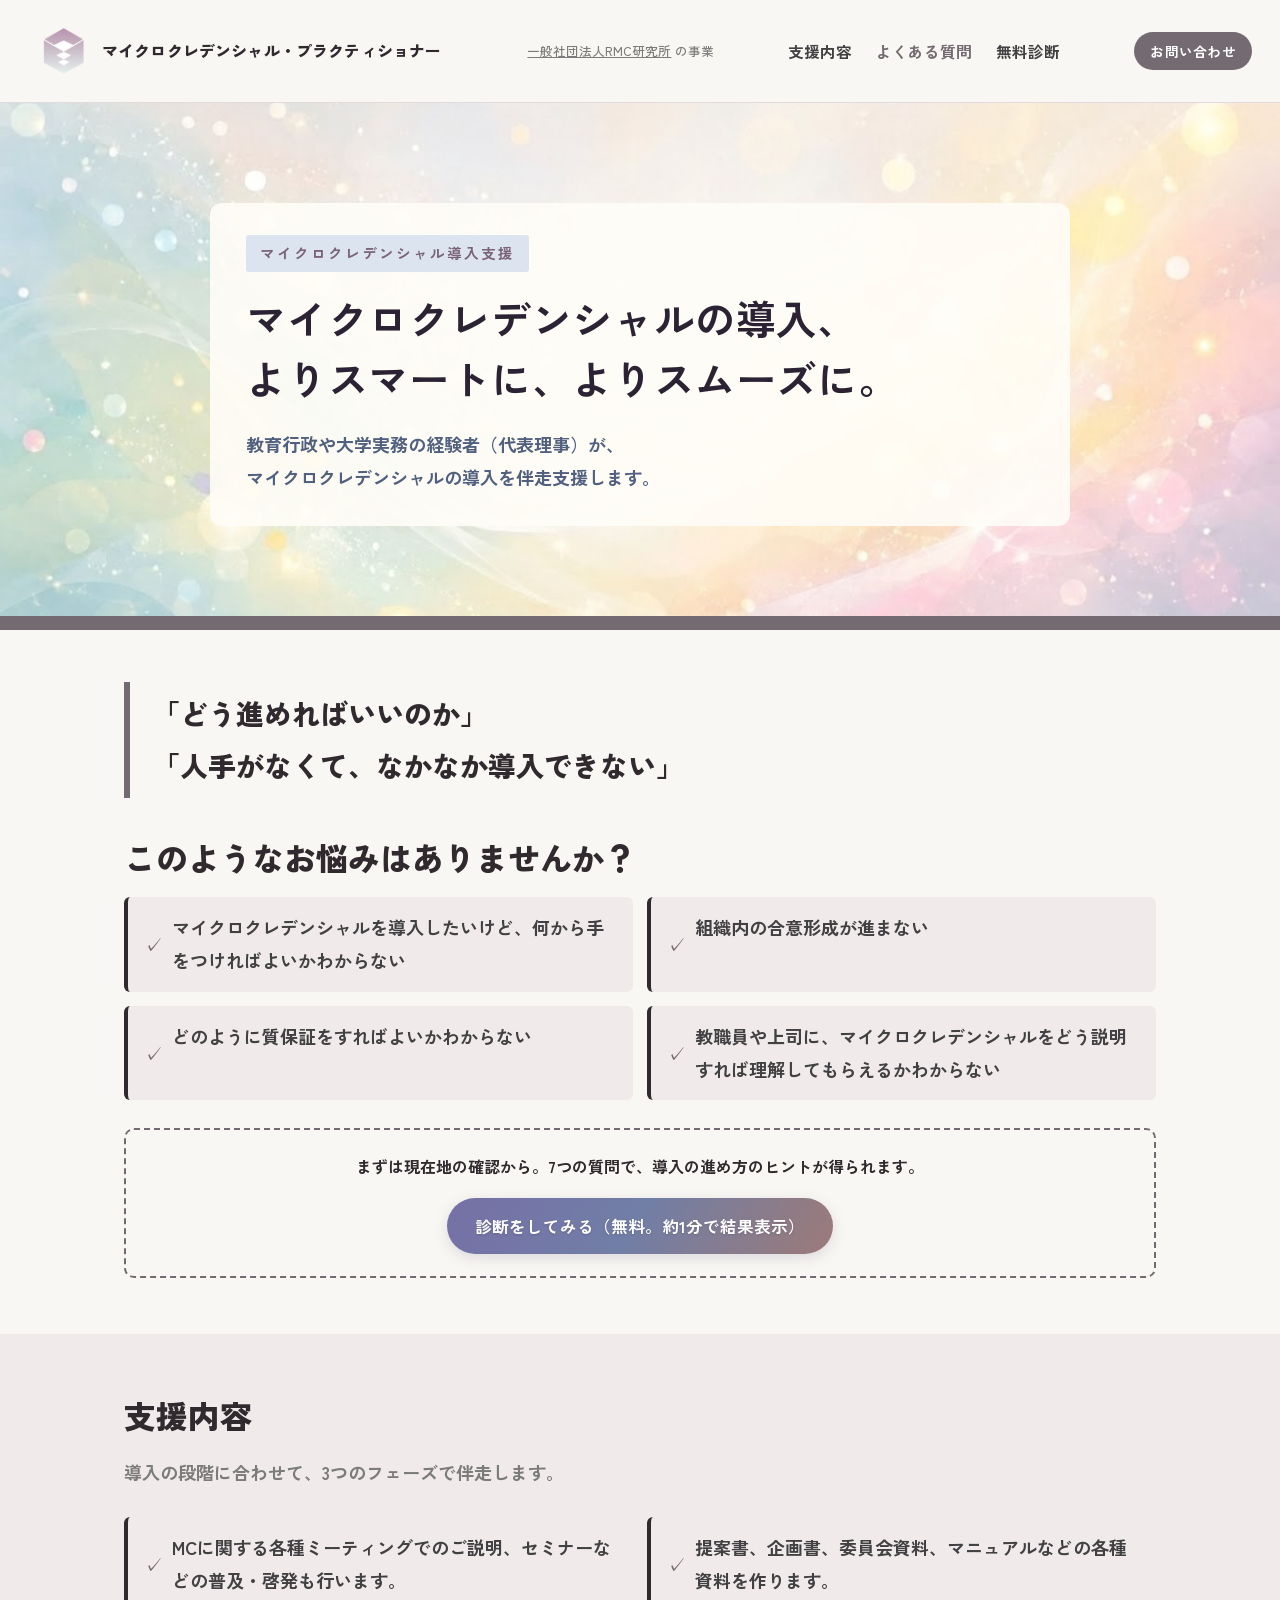
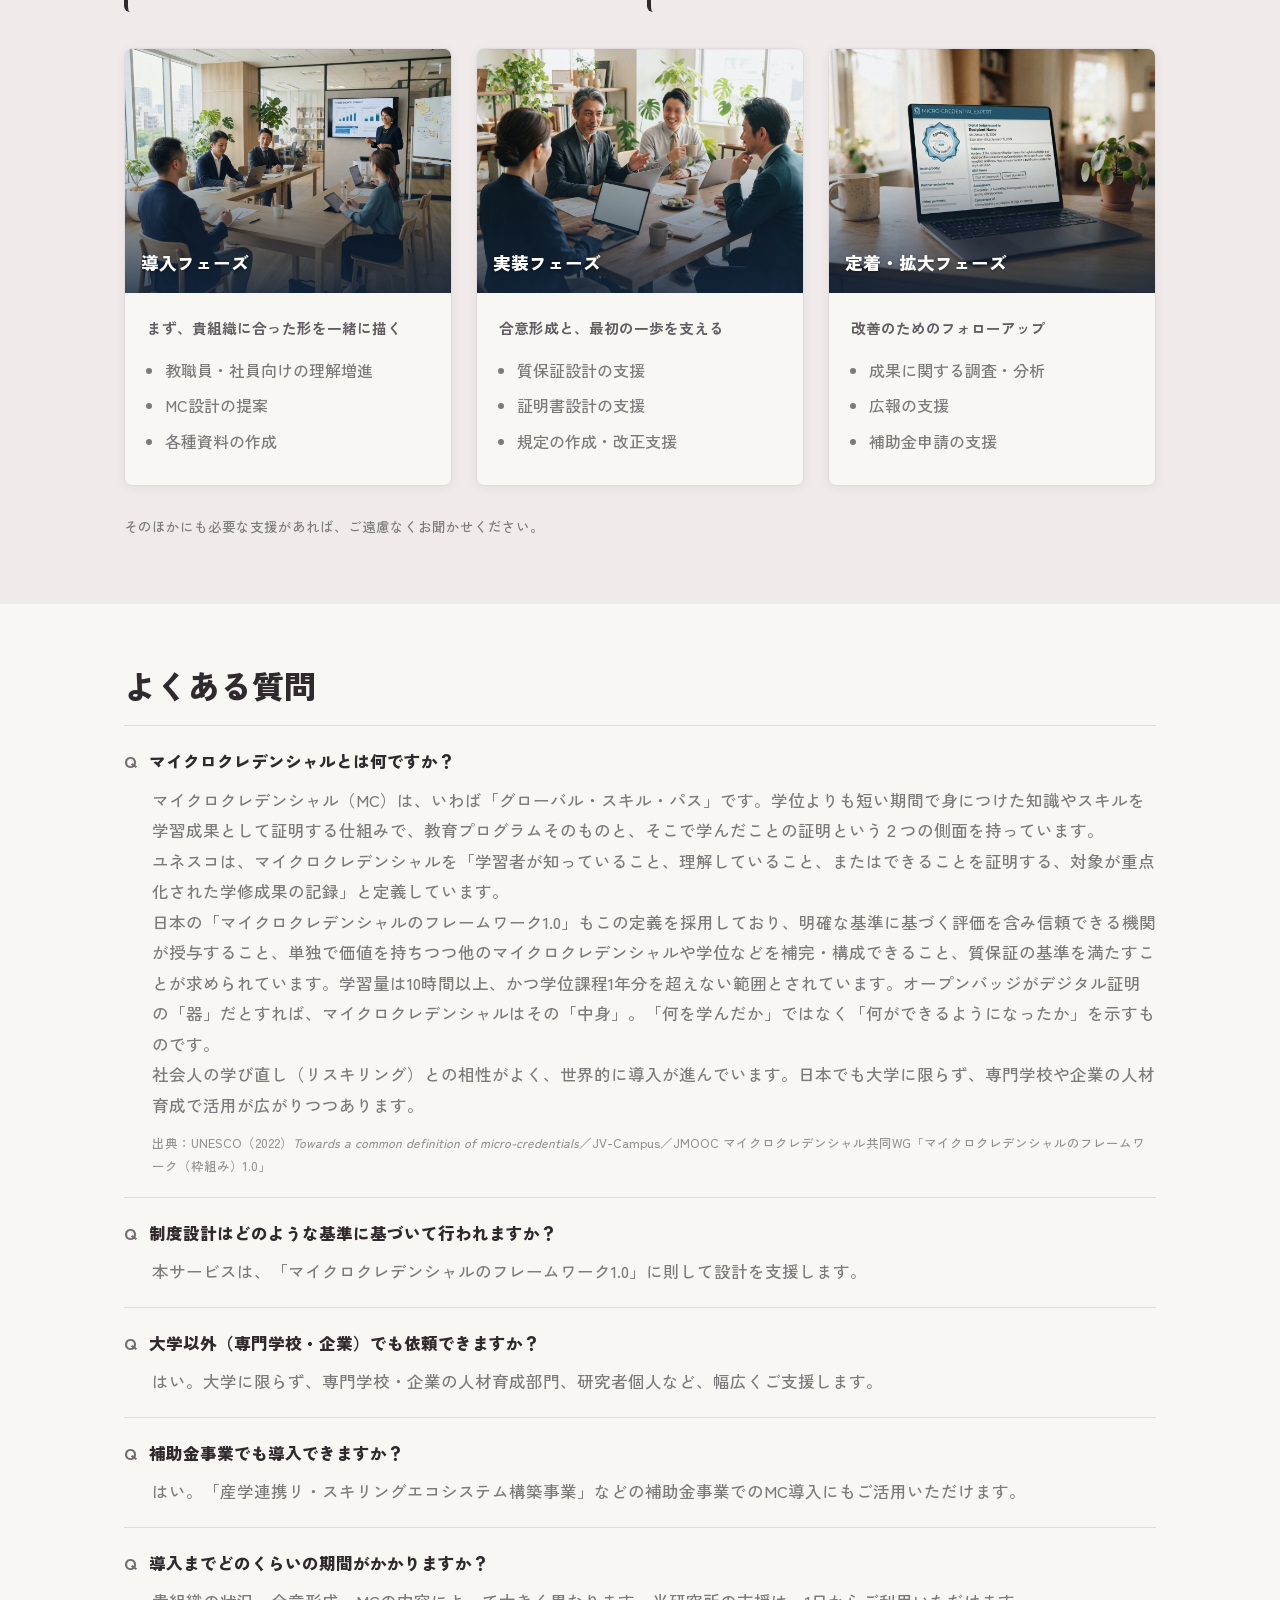
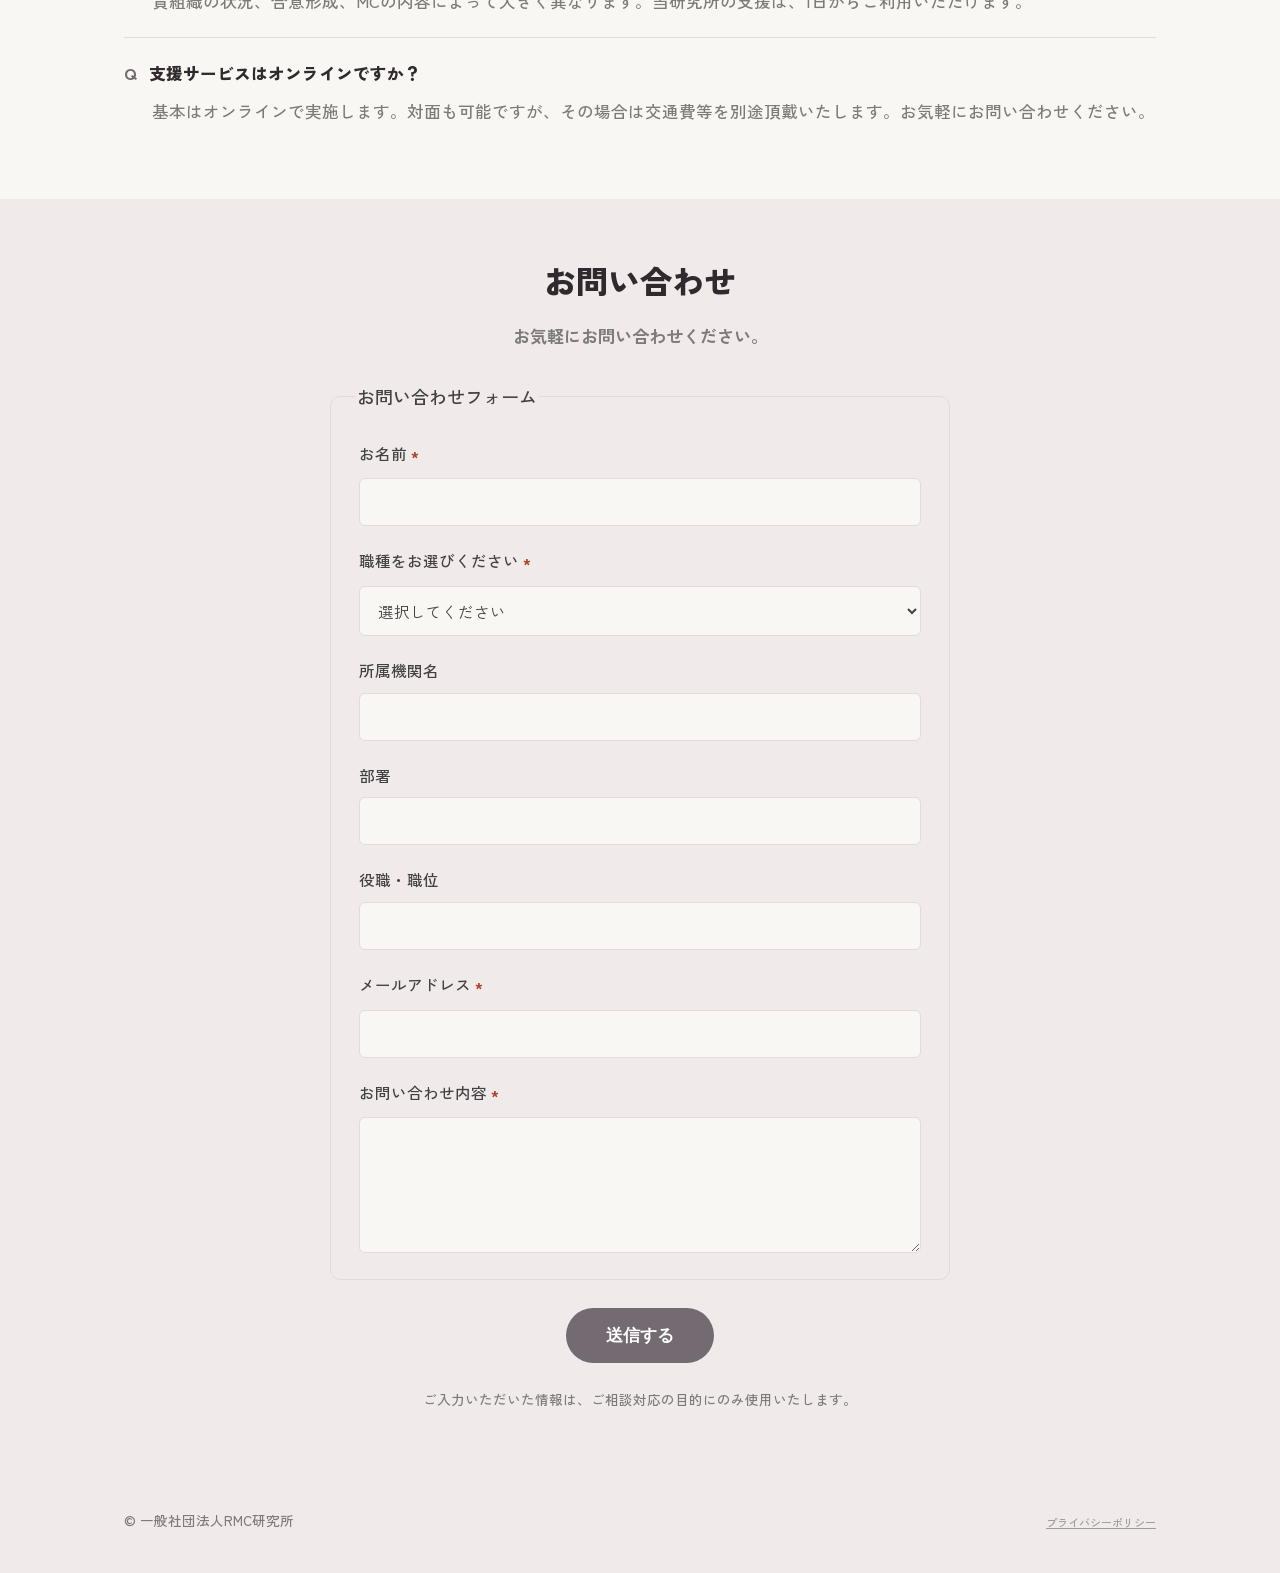
==== business/index.html @ 0b2fa8d8 "feat: コラム欄を伴走支援ページからトップ（MC導入のご相談の下）へ移動し、IM研究科サイトのワークショップ開催記事を追加 Co-Authored-By: Claude Opus 5.5 <nor" ====
<!doctype html>
<!--
  一般社団法人RMC研究所の事業「マイクロクレデンシャル導入支援」専用ページ。
  代表者個人の識別情報（大学院名等）は掲載せず、「教育行政や大学実務の経験者」という一般化した表現に統一。
-->
<html lang="ja">
<head>
  <!-- Google tag (gtag.js) -->
  <script async src="https://www.googletagmanager.com/gtag/js?id=G-69HLN5OLWC"></script>
  <script>
    window.dataLayer = window.dataLayer || [];
    function gtag(){dataLayer.push(arguments);}
    gtag('js', new Date());
    gtag('config', 'G-69HLN5OLWC');
  </script>
  <meta name="google-site-verification" content="rxP7bSHLwD-m1ouii6oz31ZMTjFeW2hi3pQYW0ypx8w" />
  <meta charset="UTF-8">
  <meta name="viewport" content="width=device-width, initial-scale=1.0">
  <title>マイクロクレデンシャル導入支援・伴走コンサル｜マイクロクレデンシャル・プラクティショナー</title>
  <link rel="icon" type="image/svg+xml" href="/favicon.svg">
  <meta name="description" content="マイクロクレデンシャルの導入をコンサルティングと伴走支援で並走サポート。教育行政や大学実務の経験者が、大学・専門学校・企業の制度設計から組織内の合意形成、導入・定着まで支援します。初回相談無料。">
  <link rel="canonical" href="https://rmc-lab.jp/business/">
  <meta property="og:type" content="website">
  <meta property="og:site_name" content="一般社団法人RMC研究所">
  <meta property="og:title" content="マイクロクレデンシャル導入支援・伴走コンサル｜マイクロクレデンシャル・プラクティショナー">
  <meta property="og:description" content="マイクロクレデンシャルの導入をコンサルティングと伴走支援で並走サポート。教育行政や大学実務の経験者が、大学・専門学校・企業を支援します。">
  <meta property="og:url" content="https://rmc-lab.jp/business/">
  <meta property="og:locale" content="ja_JP">
  <meta property="og:image" content="https://rmc-lab.jp/ogp.jpg">
  <meta property="og:image:width" content="1200">
  <meta property="og:image:height" content="630">
  <link rel="preconnect" href="https://fonts.googleapis.com">
  <link rel="preconnect" href="https://fonts.gstatic.com" crossorigin>
  <link href="https://fonts.googleapis.com/css2?family=Zen+Kaku+Gothic+New:wght@400;500;700;900&family=BIZ+UDPGothic:ital,wght@0,400;0,700;1,400;1,700&display=swap" rel="stylesheet">
  <link rel="stylesheet" href="/style.css">
  <script src="/nav.js" defer></script>
  <script type="application/ld+json">
  {
    "@context": "https://schema.org",
    "@type": "Service",
    "name": "マイクロクレデンシャル導入支援・伴走コンサルティング",
    "provider": {
      "@type": "ProfessionalService",
      "name": "マイクロクレデンシャル・プラクティショナー",
      "url": "https://rmc-lab.jp/business/",
      "areaServed": "JP"
    },
    "areaServed": "JP",
    "serviceType": "マイクロクレデンシャル導入コンサルティング",
    "description": "大学・専門学校・企業向けに、マイクロクレデンシャルの制度設計・導入・定着をコンサルティングと伴走支援で並走サポートします。"
  }
  </script>
  <script type="application/ld+json">
  {
    "@context": "https://schema.org",
    "@type": "FAQPage",
    "mainEntity": [
      {
        "@type": "Question",
        "name": "マイクロクレデンシャルとは何ですか？",
        "acceptedAnswer": {
          "@type": "Answer",
          "text": "マイクロクレデンシャル（MC）は、いわば「グローバル・スキル・パス」です。学位よりも短い期間で身につけた知識やスキルを学習成果として証明する仕組みで、教育プログラムそのものと、そこで学んだことの証明という２つの側面を持っています。ユネスコは、マイクロクレデンシャルを「学習者が知っていること、理解していること、またはできることを証明する、対象が重点化された学修成果の記録」と定義しています。日本の「マイクロクレデンシャルのフレームワーク1.0」もこの定義を採用しており、明確な基準に基づく評価を含み信頼できる機関が授与すること、単独で価値を持ちつつ他のマイクロクレデンシャルや学位などを補完・構成できること、質保証の基準を満たすことが求められています。学習量は10時間以上、かつ学位課程1年分を超えない範囲とされています。オープンバッジがデジタル証明の「器」だとすれば、マイクロクレデンシャルはその「中身」。「何を学んだか」ではなく「何ができるようになったか」を示すものです。社会人の学び直し（リスキリング）との相性がよく、世界的に導入が進んでいます。日本でも大学に限らず、専門学校や企業の人材育成で活用が広がりつつあります。"
        }
      },
      {
        "@type": "Question",
        "name": "制度設計はどのような基準に基づいて行われますか？",
        "acceptedAnswer": {
          "@type": "Answer",
          "text": "本サービスは、「マイクロクレデンシャルのフレームワーク1.0」に則して設計を支援します。"
        }
      },
      {
        "@type": "Question",
        "name": "大学以外（専門学校・企業）でも依頼できますか？",
        "acceptedAnswer": {
          "@type": "Answer",
          "text": "はい。大学に限らず、専門学校・企業の人材育成部門、研究者個人など、幅広くご支援します。"
        }
      },
      {
        "@type": "Question",
        "name": "補助金事業でも導入できますか？",
        "acceptedAnswer": {
          "@type": "Answer",
          "text": "はい。「産学連携リ・スキリングエコシステム構築事業」などの補助金事業でのMC導入にもご活用いただけます。"
        }
      },
      {
        "@type": "Question",
        "name": "導入までどのくらいの期間がかかりますか？",
        "acceptedAnswer": {
          "@type": "Answer",
          "text": "貴組織の状況、合意形成、MCの内容によって大きく異なります。当研究所の支援は、1日からご利用いただけます。"
        }
      },
      {
        "@type": "Question",
        "name": "支援サービスはオンラインですか？",
        "acceptedAnswer": {
          "@type": "Answer",
          "text": "基本はオンラインで実施します。対面も可能ですが、その場合は交通費等を別途頂戴いたします。お気軽にお問い合わせください。"
        }
      }
    ]
  }
  </script>
</head>
<body>

  <nav class="site-nav" id="top">
    <a class="site-logo" href="/" aria-label="一般社団法人RMC研究所のトップページへ（マイクロクレデンシャル・プラクティショナー）">
      <img src="/logo-mark.png" alt="" class="logo-mark">
      <span class="logo-full">マイクロクレデンシャル・プラクティショナー</span>
      <span class="logo-short">MC</span>
    </a>
    <p class="nav-parent-link">
      <a href="/">一般社団法人RMC研究所</a> の事業
    </p>
    <button class="nav-toggle" type="button" aria-expanded="false" aria-controls="site-nav-links" aria-label="メニューを開く">
      <span class="nav-toggle-bar"></span>
      <span class="nav-toggle-bar"></span>
      <span class="nav-toggle-bar"></span>
    </button>
    <div class="site-nav-links" id="site-nav-links">
      <a href="#services">支援内容</a>
      <a href="#faq">よくある質問</a>
      <a href="/diagnosis.html">無料診断</a>
    </div>
    <a class="nav-cta" href="#contact">お問い合わせ</a>
  </nav>

  <header class="hero hero-match">
    <div class="hero-bg" aria-hidden="true"></div>
    <div class="wrap">
      <div class="hero-content">
        <p class="eyebrow"><span class="nw">マイクロクレデンシャル導入支援</span></p>
        <h1><span class="nw">マイクロクレデンシャルの</span><span class="nw">導入、</span><br class="pc-br"><span class="nw">よりスマートに、</span><span class="nw">よりスムーズに。</span></h1>
        <p class="lede"><span class="nw">教育行政や大学実務の</span><span class="nw">経験者（代表理事）が、</span><br class="pc-br"><span class="nw">マイクロクレデンシャルの</span><span class="nw">導入を伴走支援します。</span></p>
      </div>
    </div>
  </header>
  <div class="band"></div>

  <section class="section" id="concerns">
    <div class="wrap">
      <blockquote class="voice-quote">「どう進めればいいのか」<br>「人手がなくて、なかなか導入できない」</blockquote>
      <h2>このようなお悩みはありませんか？</h2>
      <ul class="pain-list">
        <li>マイクロクレデンシャルを導入したいけど、何から手をつければよいかわからない</li>
        <li>組織内の合意形成が進まない</li>
        <li>どのように質保証をすればよいかわからない</li>
        <li>教職員や上司に、マイクロクレデンシャルをどう説明すれば理解してもらえるかわからない</li>
      </ul>
      <div class="diag-promo">
        <p class="diag-promo-text">まずは現在地の確認から。7つの質問で、導入の進め方のヒントが得られます。</p>
        <a class="btn-ghost btn-bloom" href="/diagnosis.html">診断をしてみる（無料。約1分で結果表示）</a>
      </div>
      <!-- 吹き出し「このようなお悩みを、伴走支援で解決します。」: とりあえず非表示(2026-10-17)。再表示する場合はこのコメントを外す。
      <div class="bridge-bubble">
        <svg viewBox="0 0 700 220" xmlns="http://www.w3.org/2000/svg" aria-hidden="true" class="bridge-bubble-shape">
          <path d="M 20,75
                   A 330,65 0 0 1 350,10
                   A 330,65 0 0 1 680,75
                   A 330,65 0 0 1 400,130
                   L 150,210
                   L 230,125
                   A 330,65 0 0 1 20,75
                   Z"
                fill="#fff" style="stroke:var(--navy-deep);" stroke-width="4" stroke-linejoin="round"/>
        </svg>
        <p class="bridge-bubble-text">このようなお悩みを、伴走支援で解決します。</p>
      </div>
      -->
    </div>
  </section>

  <section class="section alt" id="services">
    <div class="wrap">
      <h2>支援内容</h2>
      <p class="section-lede">導入の段階に合わせて、3つのフェーズで伴走します。</p>

      <ul class="pain-list" style="margin-bottom:36px;">
        <li>MCに関する各種ミーティングでのご説明、セミナーなどの普及・啓発も行います。</li>
        <li>提案書、企画書、委員会資料、マニュアルなどの各種資料を作ります。</li>
      </ul>

      <div class="service-grid">
        <div class="service-card">
          <div class="service-photo" style="background-image:url('/service-intro.jpg');" role="img" aria-label="窓の明るいオフィスで行われている少人数セミナーの様子">
            <span class="photo-label">導入フェーズ</span>
          </div>
          <div class="service-body">
            <p class="tagline">まず、貴組織に合った形を一緒に描く</p>
            <ul>
              <li>教職員・社員向けの理解増進</li>
              <li>MC設計の提案</li>
              <li>各種資料の作成</li>
            </ul>
          </div>
        </div>
        <div class="service-card">
          <div class="service-photo" style="background-image:url('/service-implement.jpg');" role="img" aria-label="提案資料を囲んで和やかに話し合う様子">
            <span class="photo-label">実装フェーズ</span>
          </div>
          <div class="service-body">
            <p class="tagline">合意形成と、最初の一歩を支える</p>
            <ul>
              <li>質保証設計の支援</li>
              <li>証明書設計の支援</li>
              <li>規定の作成・改正支援</li>
            </ul>
          </div>
        </div>
        <div class="service-card">
          <div class="service-photo" style="background-image:url('/service-badge.jpg');" role="img" aria-label="デジタルのオープンバッジが表示されたノートパソコンの画面">
            <span class="photo-label">定着・拡大フェーズ</span>
          </div>
          <div class="service-body">
            <p class="tagline">改善のためのフォローアップ</p>
            <ul>
              <li>成果に関する調査・分析</li>
              <li>広報の支援</li>
              <li>補助金申請の支援</li>
            </ul>
          </div>
        </div>
      </div>

      <p class="flow-footnote">そのほかにも必要な支援があれば、ご遠慮なくお聞かせください。</p>

    </div>
  </section>

  <!-- 選ばれる理由セクション: とりあえず非表示(2026-10-17)。再表示する場合はこのコメントを外す。
  <section class="section" id="reasons">
    <div class="wrap">
      <h2>選ばれる理由</h2>
      <div class="strength-grid">
        <div class="strength-card"><span style="white-space:nowrap;">教育行政・大学実務の</span>豊富な経験を有する者が、対応します。</div>
        <div class="strength-card">貴組織の実情を丁寧にヒアリングし、オーダーメイドの支援をします。</div>
        <div class="strength-card">1日から短期間も可能。必要な支援範囲のみ選べるので、費用を抑えることができます。</div>
        <div class="strength-card">コンサルティング（助言）だけではなく、資料、証明書案作成などの実務も含めた並走支援を行います。</div>
        <div class="strength-card">国際基準に適合する「マイクロクレデンシャルのフレームワーク(1.0)」に準じて設計します。</div>
      </div>
    </div>
  </section>
  -->

  <!-- ご利用の流れセクション: とりあえず非表示(2026-10-17)。再表示する場合はこのコメントを外し、ナビの「流れ」リンクも戻す。
  <section class="section alt" id="flow">
    <div class="wrap">
      <h2>ご利用の流れ</h2>
      <div class="flow-row">
        <div class="flow-item">
          <div class="flow-photo" style="background-image:url('/flow-01-contact.jpg');" role="img" aria-label="お問い合わせの様子"></div>
          <div class="flow-body"><span class="flow-num">01</span><h3>お問い合わせ</h3><p>フォームより、お気軽にご連絡ください。</p></div>
        </div>
        <div class="flow-item">
          <div class="flow-photo" style="background-image:url('/flow-02-consult.jpg');" role="img" aria-label="オンライン無料相談の様子"></div>
          <div class="flow-body"><span class="flow-num">02</span><h3>無料相談</h3><p>オンライン30分。今のお悩みをお聞かせください。守秘義務は守ります。</p></div>
        </div>
        <div class="flow-item">
          <div class="flow-photo" style="background-image:url('/flow-03-quote.jpg');" role="img" aria-label="お見積り資料のイメージ"></div>
          <div class="flow-body"><span class="flow-num">03</span><h3>お見積り</h3><p>オーダーメイド支援のお見積りのご提示。</p></div>
        </div>
        <div class="flow-item">
          <div class="flow-photo" style="background-image:url('/flow-04-contract.jpg');" role="img" aria-label="ご契約・支援開始の様子"></div>
          <div class="flow-body"><span class="flow-num">04</span><h3>ご契約・開始</h3><p>ご納得いただいてから開始します。</p></div>
        </div>
      </div>
    </div>
  </section>
  -->

  <section class="section" id="faq">
    <div class="wrap">
      <h2>よくある質問</h2>
      <div class="faq-item">
        <p class="faq-q"><span class="q-mark">Q</span>マイクロクレデンシャルとは何ですか？</p>
        <p class="faq-a">マイクロクレデンシャル（MC）は、いわば「グローバル・スキル・パス」です。学位よりも短い期間で身につけた知識やスキルを学習成果として証明する仕組みで、教育プログラムそのものと、そこで学んだことの証明という２つの側面を持っています。<br>ユネスコは、マイクロクレデンシャルを「学習者が知っていること、理解していること、またはできることを証明する、対象が重点化された学修成果の記録」と定義しています。<br>日本の「マイクロクレデンシャルのフレームワーク1.0」もこの定義を採用しており、明確な基準に基づく評価を含み信頼できる機関が授与すること、単独で価値を持ちつつ他のマイクロクレデンシャルや学位などを補完・構成できること、質保証の基準を満たすことが求められています。学習量は10時間以上、かつ学位課程1年分を超えない範囲とされています。オープンバッジがデジタル証明の「器」だとすれば、マイクロクレデンシャルはその「中身」。「何を学んだか」ではなく「何ができるようになったか」を示すものです。<br>社会人の学び直し（リスキリング）との相性がよく、世界的に導入が進んでいます。日本でも大学に限らず、専門学校や企業の人材育成で活用が広がりつつあります。</p>
        <p class="faq-source">出典：UNESCO（2022）<i>Towards a common definition of micro-credentials</i>／JV-Campus／JMOOC マイクロクレデンシャル共同WG「マイクロクレデンシャルのフレームワーク（枠組み）1.0」</p>
      </div>
      <div class="faq-item">
        <p class="faq-q"><span class="q-mark">Q</span>制度設計はどのような基準に基づいて行われますか？</p>
        <p class="faq-a">本サービスは、「マイクロクレデンシャルのフレームワーク1.0」に則して設計を支援します。</p>
      </div>
      <div class="faq-item">
        <p class="faq-q"><span class="q-mark">Q</span>大学以外（専門学校・企業）でも依頼できますか？</p>
        <p class="faq-a">はい。大学に限らず、専門学校・企業の人材育成部門、研究者個人など、幅広くご支援します。</p>
      </div>
      <div class="faq-item">
        <p class="faq-q"><span class="q-mark">Q</span>補助金事業でも導入できますか？</p>
        <p class="faq-a">はい。「産学連携リ・スキリングエコシステム構築事業」<span style="white-space:nowrap;">などの</span>補助金事業でのMC導入にもご活用いただけます。</p>
      </div>
      <div class="faq-item">
        <p class="faq-q"><span class="q-mark">Q</span>導入までどのくらいの期間がかかりますか？</p>
        <p class="faq-a">貴組織の状況、合意形成、MCの内容によって大きく異なります。当研究所の支援は、1日からご利用いただけます。</p>
      </div>
      <div class="faq-item">
        <p class="faq-q"><span class="q-mark">Q</span>支援サービスはオンラインですか？</p>
        <p class="faq-a">基本はオンラインで実施します。対面も可能ですが、その場合は交通費等を別途頂戴いたします。お気軽にお問い合わせください。</p>
      </div>
      <!-- FAQ「他機関の事例は共有してもらえますか？」: とりあえず非表示(2026-10-17)。再表示する場合はこのコメントを外し、ページ先頭の構造化データ(FAQPage)にも同じQ&Aを戻す。
      <div class="faq-item">
        <p class="faq-q"><span class="q-mark">Q</span>他機関の事例は共有してもらえますか？</p>
        <p class="faq-a">公開情報の範囲で、他機関（大学・専門学校・<span style="white-space:nowrap;">企業等）の</span>先行事例をご紹介しています。個別機関の非公開情報はお伝えできません。</p>
      </div>
      -->
    </div>
  </section>

  <!-- 参考リンクセクション: とりあえず非表示(2026-10-17)。再表示する場合はこのコメントを外す。
  <section class="section" id="refs">
    <div class="wrap">
      <h2>参考リンク</h2>
      <ul class="refs-list">
        <li><a href="https://www.micro-credentials.jp/" target="_blank" rel="noopener">一般社団法人日本マイクロクレデンシャル機構（JMICRO）公式サイト</a></li>
      </ul>
    </div>
  </section>
  -->

  <section class="section alt" id="contact">
    <div class="wrap">
      <h2 style="text-align:center;">お問い合わせ</h2>
      <p class="contact-lede">お気軽にお問い合わせください。</p>

      <form id="contact-form" name="mc-consultation" method="POST" data-netlify="true" netlify-honeypot="bot-field" class="diag-form contact-form">
        <input type="hidden" name="form-name" value="mc-consultation">
        <p hidden><label>この項目は入力しないでください<input name="bot-field"></label></p>
        <fieldset class="diag-q">
          <legend>お問い合わせフォーム</legend>
          <label class="contact-field">お名前<span class="req">*</span><input type="text" name="name" required></label>
          <label class="contact-field">職種をお選びください<span class="req">*</span>
            <select name="org_type" required>
              <option value="" disabled selected>選択してください</option>
              <option value="university">大学</option>
              <option value="vocational">専門学校</option>
              <option value="other_edu">その他教育機関</option>
              <option value="company">企業</option>
              <option value="other">その他</option>
            </select>
          </label>
          <label class="contact-field">所属機関名<input type="text" name="organization"></label>
          <label class="contact-field">部署<input type="text" name="department"></label>
          <label class="contact-field">役職・職位<input type="text" name="position"></label>
          <label class="contact-field">メールアドレス<span class="req">*</span><input type="email" name="email" required></label>
          <label class="contact-field">お問い合わせ内容<span class="req">*</span><textarea name="message" rows="5" required></textarea></label>
        </fieldset>
        <div class="diag-submit">
          <button type="submit" class="btn-primary">送信する</button>
        </div>
      </form>

      <div id="contact-success" class="diag-result" role="region" aria-live="polite" tabindex="-1" hidden>
        <h2>送信ありがとうございました</h2>
        <p>お問い合わせいただきありがとうございます。通常2〜3営業日以内にご返信いたします。</p>
      </div>

      <p class="contact-privacy-note">ご入力いただいた情報は、ご相談対応の目的にのみ使用いたします。</p>
    </div>
  </section>

  <footer class="site-footer">
    <div class="wrap site-footer-inner">
      <span>© 一般社団法人RMC研究所</span>
      <span class="footer-fine-print"><a href="/privacy.html">プライバシーポリシー</a></span>
    </div>
  </footer>

  <a href="#top" class="back-to-top" aria-label="ページの先頭へ戻る">↑</a>

  <script>
    (function () {
      var form = document.getElementById('contact-form');
      var success = document.getElementById('contact-success');
      form.addEventListener('submit', function (e) {
        e.preventDefault();
        var data = new FormData(form);
        fetch('/', {
          method: 'POST',
          headers: { 'Content-Type': 'application/x-www-form-urlencoded' },
          body: new URLSearchParams(data).toString()
        }).then(function () {
          form.hidden = true;
          success.hidden = false;
          success.scrollIntoView({ behavior: 'smooth', block: 'start' });
          success.focus();
        }).catch(function () {
          alert('送信に失敗しました。恐れ入りますが時間をおいて再度お試しください。');
        });
      });
    })();
  </script>

</body>
</html>
---- style.css ----
:root {
  --navy: #302A2F;
  --navy-deep: #1F1B1F;
  --navy-soft: #52474F;
  --paper: #F9F7F3;
  --paper-alt: #F0EBEA;
  --ink: #414042;
  --ink-soft: #7C7B7B;
  --teal: #746A72;
  --teal-deep: #635C62;
  --line: #E2DADC;
  --focus: #746A72;
}
@media (prefers-color-scheme: dark) {
  :root {
    --navy: #BAAAB7;
    --navy-deep: #1F1B1F;
    --navy-soft: #8F7F8C;
    --paper: #1D1D1E;
    --paper-alt: #312E31;
    --ink: #FAF9F6;
    --ink-soft: #ADACAA;
    --teal: #AB97A7;
    --teal-deep: #BCACB9;
    --line: #4F484E;
    --focus: #AB97A7;
  }
}

* { box-sizing: border-box; }
html { scroll-behavior: smooth; }
body {
  margin: 0;
  background: var(--paper);
  color: var(--ink);
  font-family: "Zen Kaku Gothic New", "BIZ UDPGothic", "Yu Gothic UI", "Yu Gothic Medium", "Yu Gothic", "YuGothic", "Hiragino Kaku Gothic ProN", "Hiragino Sans", Meiryo, sans-serif;
  font-size: 18px;
  font-weight: 500;
  line-height: 1.85;
  -webkit-font-smoothing: antialiased;
  overflow-wrap: break-word;
}
a { color: var(--navy); }
a:focus-visible, button:focus-visible, input:focus-visible, textarea:focus-visible {
  outline: 3px solid var(--focus);
  outline-offset: 2px;
}
img, svg { max-width: 100%; }

.wrap { max-width: 1080px; margin: 0 auto; padding: 0 24px; }

/* ---- nav ---- */
.site-nav {
  position: sticky; top: 0; z-index: 20;
  display: flex; align-items: center; justify-content: space-between;
  padding: 16px 28px;
  background: var(--paper);
  border-bottom: 1px solid var(--line);
}
.site-logo {
  font-size: 16px; font-weight: 800; letter-spacing: 0.01em; color: var(--navy); text-decoration: none;
  white-space: nowrap; display: flex; align-items: center; gap: 4px;
}
.logo-mark { width: 70px; height: 70px; display: block; flex-shrink: 0; object-fit: contain; }
.logo-short { display: none; }
.nav-parent-link { display: none; }
@media (min-width: 900px) {
  .nav-parent-link {
    display: block; margin: 0 0 0 12px; font-size: 12.5px; color: var(--ink-soft); white-space: nowrap;
  }
  .nav-parent-link a { color: inherit; text-decoration: underline; }
}
@media (max-width: 1099.98px) {
  .logo-full { display: none; }
}

/* hamburger toggle (mobile only) */
.nav-toggle {
  display: inline-flex; flex-direction: column; align-items: center; justify-content: center; gap: 5px;
  width: 40px; height: 40px; padding: 0; margin-left: auto;
  border: none; background: none; border-radius: 4px; cursor: pointer;
}
.nav-toggle:hover { background: var(--paper-alt); }
.nav-toggle-bar {
  display: block; width: 22px; height: 2.5px; background: var(--navy); border-radius: 2px;
  transition: transform 0.2s ease, opacity 0.2s ease;
}
.nav-toggle[aria-expanded="true"] .nav-toggle-bar:nth-child(1) { transform: translateY(7.5px) rotate(45deg); }
.nav-toggle[aria-expanded="true"] .nav-toggle-bar:nth-child(2) { opacity: 0; }
.nav-toggle[aria-expanded="true"] .nav-toggle-bar:nth-child(3) { transform: translateY(-7.5px) rotate(-45deg); }

.site-nav-links {
  display: none; gap: 4px; font-size: 15.5px; font-weight: 600; color: var(--ink);
  position: absolute; top: 100%; left: 0; right: 0; flex-direction: column;
  background: var(--paper); border-bottom: 1px solid var(--line);
  padding: 8px 28px 16px;
}
.site-nav-links.is-open { display: flex; }
.site-nav-links a { color: inherit; text-decoration: none; padding: 10px 4px; white-space: nowrap; }
.site-nav-links a:hover { color: var(--teal); }
.site-nav-links a.is-active { color: var(--teal); }
@media (min-width: 760px) {
  .nav-toggle { display: none; }
  .site-nav-links {
    display: flex; position: static; flex-direction: row; gap: 24px;
    background: none; border-bottom: none; padding: 0;
  }
  .site-nav-links a { padding: 0; }
}
.nav-cta {
  font-size: 13.5px; font-weight: 600; background: var(--teal); color: #fff;
  padding: 7px 16px; border-radius: 999px; text-decoration: none; white-space: nowrap;
  letter-spacing: 0.02em;
}
.nav-cta:hover { background: var(--teal-deep); }

/* ---- hero (photo background, bold overlay) ---- */
.hero {
  position: relative; padding: 100px 0 90px; overflow: hidden;
  background: linear-gradient(135deg, #C9B7C6 0%, #AB97A7 55%, #8F7A8C 100%);
}
.hero-bg {
  position: absolute; inset: 0; z-index: 0;
  background-image: url("hero-abstract.jpg");
  background-size: cover; background-position: center;
}
.hero-overlay {
  position: absolute; inset: 0; z-index: 0;
  background: linear-gradient(135deg, rgba(171,151,167,0.55) 0%, rgba(143,122,140,0.45) 60%, rgba(31,27,31,0.35) 100%);
}
.hero-logo-deco {
  position: absolute; top: 50%; right: -60px; transform: translateY(-50%);
  width: 380px; max-width: 50vw; height: auto; opacity: 0.25; pointer-events: none; z-index: 0;
}
@media (max-width: 640px) { .hero-logo-deco { opacity: 0.16; width: 260px; } }
/* top hero: break only between phrases, never inside them */
.hero .nw { white-space: nowrap; }
.hero.hero-dawn h1 { text-wrap: wrap; font-family: "Caveat", "Segoe Print", cursive; font-weight: 700; font-size: clamp(36px, 5.6vw, 62px); line-height: 1.2; letter-spacing: 0.01em; letter-spacing: 0; }
.hero.hero-dawn p.lede { max-width: none; text-wrap: wrap; }
.hero.hero-dawn p.lede { margin-bottom: 14px; }
.hero-org { padding-top: 16px; border-top: 1px solid rgba(143,122,140,0.35); }
.hero-org .eyebrow { margin: 0 0 8px; }
.hero-about { margin: 0; font-size: 15px; font-weight: 600; color: #857883; line-height: 1.8; letter-spacing: 0.02em; }
.hero h1 .dot { font-size: 0.8em; margin-left: 0.04em; }
/* MCP (business) hero: same type treatment and colors as the top page hero */
.hero.hero-match h1 { color: #2B2333; font-weight: 700; font-size: clamp(26px, 3.6vw, 40px); line-height: 1.5; text-wrap: wrap; letter-spacing: 0.02em; }
.hero.hero-match p.lede { color: #50607E; max-width: none; text-wrap: wrap; font-size: 18px; margin-bottom: 0; }
.hero.hero-match .eyebrow { color: #7A6378; background: #DCE4F0; }
@media (max-width: 640px) { .hero.hero-match .hero-content { text-align: center; padding: 26px 18px; } .hero.hero-match .hero-actions { justify-content: center; } .hero.hero-match h1 { font-size: clamp(21px, 6.2vw, 28px); } .hero.hero-match p.lede { font-size: 15px; } .hero.hero-match .pc-br { display: none; } .hero.hero-match .eyebrow { font-size: 12px; letter-spacing: 0.04em; } }
/* dawn-flower gradient button (lavender -> sky -> peach) */
.btn-ghost.btn-bloom {
  background: linear-gradient(120deg, #7670A6 0%, #717EA6 48%, #9C7A78 100%);
  color: #fff; border: none; font-weight: 700; text-shadow: 0 1px 2px rgba(60, 50, 80, 0.25);
  box-shadow: 0 4px 14px rgba(110, 100, 140, 0.20);
  transition: box-shadow .2s ease, transform .2s ease, filter .2s ease;
}
.btn-ghost.btn-bloom:hover { filter: brightness(1.04) saturate(1.08); box-shadow: 0 6px 18px rgba(120, 110, 180, 0.30); transform: translateY(-1px); color: #fff; }
.btn-ghost.btn-bloom:focus-visible { outline: 3px solid #8C93D6; outline-offset: 3px; }
@media (prefers-reduced-motion: reduce) { .btn-ghost.btn-bloom { transition: none; } .btn-ghost.btn-bloom:hover { transform: none; } }
/* hero card text colors (card is always light): plum-black title, deep plum lede, mauve label */
.hero.hero-dawn h1 { color: #2B2333; }
.hero.hero-dawn p.lede { color: #50607E; }
.hero.hero-dawn .eyebrow { color: #7A6378; background: #DCE4F0; }
@media (max-width: 640px) { .hero.hero-dawn .hero-content { text-align: center; padding: 26px 18px; } .hero.hero-dawn .eyebrow { font-size: 12px; letter-spacing: 0.04em; padding: 5px 10px; } .hero.hero-dawn h1 { font-size: clamp(30px, 9vw, 42px); } .hero-about { font-size: clamp(11.5px, 3.35vw, 13.5px); line-break: strict; letter-spacing: 0; } .hero-about .nw { display: block; white-space: normal; } }
/* dawn palette (top page only): lavender sky -> peach horizon -> periwinkle water */
.hero-dawn .hero-overlay {
  background: linear-gradient(to bottom,
    rgba(104,132,216,0.46) 0%,
    rgba(140,170,232,0.32) 28%,
    rgba(200,214,242,0.20) 40%,
    rgba(250,196,170,0.50) 49%,
    rgba(244,184,196,0.30) 56%,
    rgba(150,162,224,0.30) 72%,
    rgba(92,104,176,0.44) 100%);
}
/* sunrise glow over the top-page photo (index.html only) */
.hero-sun {
  --sun-x: 11%; --sun-y: 49%;
  position: absolute; inset: 0; z-index: 0; pointer-events: none;
  background:
    radial-gradient(circle at var(--sun-x) var(--sun-y), rgba(255,244,214,1) 0, rgba(255,222,160,0.95) 1.6%, rgba(255,186,124,0.55) 4.5%, rgba(255,160,140,0.22) 13%, rgba(255,160,140,0) 30%),
    radial-gradient(ellipse 2.6% 20% at var(--sun-x) calc(var(--sun-y) + 17%), rgba(255,212,160,0.5) 0, rgba(255,212,160,0) 100%),
    radial-gradient(ellipse 55% 7% at var(--sun-x) calc(var(--sun-y) + 1%), rgba(255,200,150,0.45) 0, rgba(255,200,150,0) 100%);
  mix-blend-mode: screen;
  animation: hero-sunrise 3.2s ease-out both;
}
@media (max-width: 640px) { .hero-sun { --sun-x: 78%; --sun-y: 47%; } }
@keyframes hero-sunrise {
  from { opacity: 0; transform: translateY(5%); }
  to   { opacity: 1; transform: translateY(0); }
}
@media (prefers-reduced-motion: reduce) { .hero-sun { animation: none; } }
.hero .wrap { display: flex; justify-content: center; }
.hero-content {
  position: relative; z-index: 1; max-width: 860px; width: 100%;
  background: rgba(255,253,248,0.9); padding: 32px 36px; border-radius: 12px;
}
.eyebrow {
  font-size: 14.5px; font-weight: 700; letter-spacing: 0.14em; color: var(--teal-deep);
  text-transform: uppercase; margin: 0 0 16px; background: rgba(255,255,255,0.92);
  display: inline-block; padding: 5px 14px; border-radius: 3px;
}
.hero h1 {
  font-family: "Zen Kaku Gothic New", "Hiragino Kaku Gothic ProN", "BIZ UDPGothic", "BIZ UDGothic", "Yu Gothic UI", sans-serif;
  font-size: clamp(30px, 4.6vw, 44px); line-height: 1.5;
  margin: 0 0 20px; font-weight: 700; text-wrap: balance; color: var(--navy-deep);
  word-break: keep-all; overflow-wrap: break-word;
}
.hero p.lede { color: var(--ink-soft); font-size: 19px; max-width: 48ch; margin: 0 0 30px; font-weight: 600; text-wrap: balance; }
.hero-actions { display: flex; gap: 14px; flex-wrap: wrap; align-items: center; }
.btn-primary {
  background: var(--teal); color: #fff; font-size: 16.5px; padding: 15px 30px;
  border-radius: 999px; text-decoration: none; display: inline-block; font-weight: 700;
}
.btn-primary:hover { background: var(--teal-deep); }
.btn-ghost {
  border: 2px solid var(--navy); color: var(--navy); font-size: 16.5px; padding: 13px 28px;
  border-radius: 999px; text-decoration: none; display: inline-block; font-weight: 700;
}
.btn-ghost:hover { background: rgba(30,58,95,0.08); }
.hero-reassure { font-size: 14.5px; color: var(--ink-soft); margin: 18px 0 0; font-weight: 600; }

/* solid divider band (Umidas-style) */
.band { height: 14px; background: var(--teal); }

/* ---- sections ---- */
.section { padding: 52px 0; scroll-margin-top: 84px; }
#top { scroll-margin-top: 0; }
.section.alt { background: var(--paper-alt); }
.section h2 {
  font-size: clamp(26px, 3.6vw, 32px); margin: 0 0 10px; font-weight: 800; color: var(--navy);
}
.section-lede .nw { white-space: nowrap; }
.section h2 .nw { white-space: nowrap; }
.section .section-lede {
  color: var(--ink-soft); font-size: 18px; margin: 0 0 28px; max-width: 40em; font-weight: 600;
  word-break: normal; line-break: strict; overflow-wrap: break-word; text-wrap: pretty;
}

/* voice quote */
.voice-quote {
  font-size: clamp(22px, 3vw, 28px); font-weight: 800;
  color: var(--navy); border-left: 6px solid var(--teal);
  padding: 6px 0 6px 22px; margin: 0 0 30px; text-wrap: balance;
}

/* pain points */
.pain-list { display: grid; gap: 14px; padding: 0; margin: 0; list-style: none; }
@media (min-width: 720px) {
  .pain-list { grid-template-columns: repeat(2, minmax(0, 1fr)); }
  .pain-list li:last-child:nth-child(odd) { grid-column: 1 / -1; }
}
.pain-list li {
  font-size: 18px; font-weight: 600; padding: 14px 18px 14px 44px; position: relative; color: var(--ink);
  background: var(--paper-alt); border-radius: 6px; border-left: 4px solid var(--navy);
}
.pain-list li::before { content: "✓"; position: absolute; left: 16px; top: 50%; transform: translateY(-50%); color: var(--teal); font-weight: 800; font-size: 19px; }

.diag-promo {
  margin-top: 28px; padding: 22px 26px; border-radius: 10px;
  background: var(--paper); border: 2px dashed var(--teal);
  display: flex; flex-direction: column; align-items: center; justify-content: center; text-align: center; gap: 16px;
}
.diag-promo-text { margin: 0; font-size: 16px; font-weight: 700; color: var(--navy); }

.bridge-bubble {
  position: relative; max-width: 820px; margin: 56px auto -20px; z-index: 1;
}
@media (min-width: 600px) {
  .bridge-bubble { margin-bottom: -50px; }
}
@media (min-width: 860px) {
  .bridge-bubble { margin-bottom: -85px; }
}
#concerns { padding-bottom: 56px; }
.bridge-bubble-shape { display: block; width: 100%; height: auto; }
.bridge-bubble-text {
  position: absolute; top: 0; left: 0; width: 100%; height: 60%;
  display: flex; align-items: center; justify-content: center; text-align: center;
  margin: 0; padding: 0 12%;
  font-size: clamp(14px, 3.6vw, 26px); font-weight: 800; line-height: 1.5; color: var(--navy);
  white-space: nowrap;
}
@media (max-width: 480px) {
  .bridge-bubble-text { white-space: normal; }
}

/* strengths — bold numbered cards */
.strength-grid { display: grid; gap: 18px; counter-reset: strength; }
@media (min-width: 640px) {
  .strength-grid { grid-template-columns: repeat(2, minmax(0, 1fr)); }
  .strength-grid .strength-card:last-child:nth-child(odd) { grid-column: 1 / -1; }
}
.strength-card {
  background: #635C62; color: #fff; border-radius: 8px; padding: 26px 22px;
  font-size: 17px; font-weight: 600; line-height: 1.75; position: relative;
}
.strength-card::before {
  counter-increment: strength; content: counter(strength, decimal-leading-zero);
  display: block; font-size: 27px; font-weight: 800; color: var(--teal); margin-bottom: 12px;
}

/* services — photo-topped Umidas-style cards */
.service-grid { display: grid; gap: 24px; }
@media (min-width: 720px) { .service-grid { grid-template-columns: repeat(3, minmax(0, 1fr)); } }
.service-card {
  background: var(--paper); border: 1px solid var(--line); border-radius: 8px; overflow: hidden;
  box-shadow: 0 2px 10px rgba(20,39,63,0.06);
}
.service-photo {
  position: relative; aspect-ratio: 4/3; background-size: cover; background-position: center;
}
.service-photo-badge svg { position: absolute; inset: 0; width: 100%; height: 100%; display: block; }
.service-photo::after {
  content: ""; position: absolute; inset: 0;
  background: linear-gradient(180deg, rgba(20,39,63,0.05) 40%, rgba(20,39,63,0.82) 100%);
}
.service-photo .photo-label {
  position: absolute; left: 16px; bottom: 14px; z-index: 1; color: #fff;
  font-size: 17.5px; font-weight: 800; text-shadow: 0 1px 3px rgba(0,0,0,0.4);
}
.service-body { padding: 22px; }
.service-card p.tagline { font-size: 14.5px; color: var(--teal-deep); font-weight: 700; margin: 0 0 14px; }
.service-card ul { margin: 0; padding-left: 18px; font-size: 16px; color: var(--ink-soft); }
.service-card li { margin-bottom: 6px; font-weight: 500; }

/* pricing */
.price-message {
  background: #635C62; color: #fff; border-radius: 10px;
  padding: 40px 36px; margin: 0 0 20px;
}
.price-message-main {
  font-size: clamp(19px, 2.6vw, 24px); font-weight: 800; line-height: 1.7;
  margin: 0 0 22px; text-wrap: balance;
}
.price-message-monitor {
  background: #fdf0e0; border: 2px solid #e0a76e;
  border-radius: 10px; padding: 22px 24px; display: flex; flex-direction: column; gap: 12px;
  box-shadow: 0 0 0 4px rgba(224,167,110,0.18), 0 8px 20px rgba(0,0,0,0.22);
}
.monitor-badge {
  display: inline-flex; align-items: center; gap: 6px; align-self: flex-start;
  background: linear-gradient(135deg, #dba066, #c98c53); color: #fff;
  font-size: 14.5px; font-weight: 800; letter-spacing: 0.03em; padding: 7px 18px; border-radius: 999px;
  box-shadow: 0 3px 10px rgba(201,140,83,0.45);
}
.price-message-monitor p { margin: 0; font-size: 17.5px; font-weight: 700; color: #302A2F; line-height: 1.85; }
.monitor-period { display: block; font-size: 14px; color: #7C7B7B; font-weight: 600; margin-top: 4px; }
.pricing-cta { text-align: center; margin-top: 28px; }
.table-wrap { overflow-x: auto; margin-top: 26px; }

/* column (note) */
.column-box {
  background: var(--paper); border: 1px solid var(--line); border-left: 4px solid var(--teal);
  border-radius: 8px; padding: 28px 30px; max-width: 72ch;
}
.column-box p { margin: 0 0 20px; font-size: 16.5px; color: var(--ink); font-weight: 500; line-height: 1.85; }
.column-list { list-style: none; margin: 0 0 24px; padding: 0; display: grid; gap: 20px; }
@media (min-width: 640px) { .column-list { grid-template-columns: repeat(2, minmax(0, 1fr)); } }
@media (min-width: 960px) { .column-list { grid-template-columns: repeat(3, minmax(0, 1fr)); } }
.column-list a {
  display: block; border-radius: 8px; overflow: hidden; text-decoration: none; color: var(--ink);
  border: 1px solid var(--line); background: var(--paper);
  box-shadow: 0 2px 10px rgba(20,39,63,0.06);
}
.column-thumb { display: block; aspect-ratio: 16/9; background-size: cover; background-position: center; background-color: var(--paper-alt); }
.column-title { display: block; padding: 14px 16px; font-size: 15.5px; font-weight: 700; line-height: 1.6; }
.column-list a:hover .column-title { color: var(--teal); }
.column-thumb.column-thumb-top { background-position: center top; }
.column-ext { display: block; margin-top: 6px; font-size: 12.5px; font-weight: 500; color: var(--ink-soft); }
.refs-list { list-style: none; margin: 0; padding: 0; display: flex; flex-direction: column; gap: 10px; }
.refs-list a {
  display: inline-flex; align-items: center; gap: 8px; color: var(--navy); font-size: 16.5px; font-weight: 700;
  text-decoration: none;
}
.refs-list a::before { content: "→"; color: var(--teal); font-weight: 800; }
.refs-list a:hover { color: var(--teal-deep); }

/* article page */
.article-wrap { max-width: 760px; }
.article-back { margin: 0 0 20px; font-size: 14.5px; }
.article-back a { color: var(--teal-deep); font-weight: 700; text-decoration: none; }
.article-back a:hover { text-decoration: underline; }
.article-back-bottom { margin: 40px 0 0; }
.article-title {
  font-size: clamp(24px, 4vw, 32px); font-weight: 800; color: var(--navy); line-height: 1.5;
  margin: 0 0 24px; text-wrap: balance;
}
.article-eyecatch {
  aspect-ratio: 16/9; background-size: cover; background-position: center;
  border-radius: 8px; margin-bottom: 36px;
}
.article-body p { font-size: 16.5px; line-height: 1.95; margin: 0 0 22px; color: var(--ink); }
.article-body h2 {
  font-size: 22px; font-weight: 800; color: var(--navy); margin: 48px 0 20px;
  padding-top: 8px; border-top: 1px solid var(--line);
}
.article-body h2:first-child { border-top: none; padding-top: 0; margin-top: 0; }
.article-body h3 { font-size: 18px; font-weight: 800; color: var(--ink); margin: 32px 0 16px; }
.article-body blockquote {
  margin: 0 0 22px; padding: 18px 22px; background: var(--paper-alt);
  border-left: 4px solid var(--teal); border-radius: 4px;
}
.article-body blockquote p { margin: 0 0 8px; font-size: 15.5px; color: var(--ink-soft); }
.article-body blockquote p:last-child { margin-bottom: 0; }
.article-body ul { margin: 0 0 22px; padding-left: 22px; }
.article-body ul li { margin-bottom: 14px; font-size: 16.5px; line-height: 1.85; }
.article-refs { margin: 0 0 32px; padding-left: 22px; }
.article-refs li { margin-bottom: 10px; font-size: 14.5px; color: var(--ink-soft); line-height: 1.7; }
.article-disclaimer { font-size: 13px; color: var(--ink-soft); border-top: 1px solid var(--line); padding-top: 20px; }

/* diagnosis tool */
.diag-form { display: flex; flex-direction: column; gap: 28px; margin-top: 36px; }
.diag-form[hidden] { display: none; }
.diag-q {
  border: 1px solid var(--line); border-radius: 10px; padding: 22px 24px;
  background: var(--paper-alt); margin: 0;
}
.diag-q-legend {
  font-size: 16.5px; font-weight: 800; color: var(--navy); padding: 0 4px; margin: 0 0 14px;
}
.diag-q label {
  display: block; font-size: 15.5px; font-weight: 500; color: var(--ink);
  padding: 8px 4px; cursor: pointer;
}
.diag-q input { margin-right: 10px; }
.diag-submit { text-align: center; }
.diag-submit .btn-primary { font-size: 17px; padding: 16px 40px; border: none; cursor: pointer; }
.diag-result {
  margin-top: 36px; padding: 32px 30px; border: 2px solid var(--teal); border-radius: 10px;
  background: var(--paper);
}
.diag-result h2 { color: var(--navy); font-size: 22px; margin: 14px 0 12px; }
.diag-result p { color: var(--ink); font-size: 16px; line-height: 1.85; margin: 0 0 18px; }
.diag-badges { display: flex; flex-wrap: wrap; gap: 8px; margin-bottom: 4px; }
.diag-badge-pattern { background: #635C62; }
.diag-summary {
  background: var(--paper-alt); border-left: 4px solid var(--teal); border-radius: 4px;
  padding: 16px 20px; font-size: 15px; color: var(--ink);
}
.diag-subhead { color: var(--navy); font-size: 17px; font-weight: 800; margin: 28px 0 12px; }
.diag-points { margin: 0 0 26px; padding-left: 22px; }
.diag-points li { font-size: 15.5px; color: var(--ink); margin-bottom: 8px; }
.diag-disclaimer { font-size: 13px; color: var(--ink-soft); border-top: 1px solid var(--line); padding-top: 18px; margin-bottom: 0; }
.diag-retry { margin: 16px 0 0; font-size: 14px; }
.diag-retry a { color: var(--teal-deep); font-weight: 700; }
table.price {
  width: 100%; border-collapse: collapse; font-size: 15.5px; min-width: 560px;
}
table.price th, table.price td {
  text-align: left; padding: 14px 16px; border-bottom: 1px solid var(--line); vertical-align: top;
}
table.price th { background: #635C62; color: #fff; font-weight: 700; font-size: 13.5px; }
table.price td.amount { font-variant-numeric: tabular-nums; white-space: nowrap; color: var(--navy); font-weight: 800; }
.price-note { font-size: 13.5px; color: rgba(255,255,255,0.75); margin-top: 16px; }

/* flow */
.flow-row { display: grid; gap: 26px; }
@media (min-width: 720px) { .flow-row { grid-template-columns: repeat(4, minmax(0, 1fr)); } }
.flow-item { position: relative; background: var(--paper); border-radius: 8px; overflow: hidden; border-top: 4px solid var(--teal); box-shadow: 0 2px 10px rgba(20,39,63,0.06); }
.flow-photo { aspect-ratio: 4/3; background-size: cover; background-position: center; }.flow-body { padding: 20px 20px 24px; }
.flow-item .flow-num {
  font-size: 29px; font-weight: 800; color: var(--navy); display: block; margin-bottom: 10px;
}
.flow-item h3 { font-size: 16.5px; margin: 0 0 6px; font-weight: 800; color: var(--ink); }
.flow-item p { font-size: 15.5px; color: var(--ink-soft); margin: 0; font-weight: 500; }
.flow-footnote { font-size: 13.5px; color: var(--ink-soft); margin-top: 28px; }

/* greeting (top page) */
.greeting-body { max-width: 40em; }
.greeting-body p { font-size: 16.5px; line-height: 2; color: var(--ink); font-weight: 500; margin: 0 0 1.4em; }
.greeting-rmc { margin: 0 0 1.6em; padding: 18px 22px; border-left: 4px solid var(--teal); background: var(--paper); border-radius: 0 8px 8px 0; display: grid; gap: 8px; }
.greeting-rmc > div { display: flex; align-items: baseline; gap: 16px; }
.greeting-rmc dt { font-size: 26px; font-weight: 800; color: var(--navy); width: 1.2em; line-height: 1.2; }
.greeting-rmc dd { margin: 0; font-size: 16.5px; color: var(--ink); font-weight: 600; }
.greeting-rmc dd span { font-weight: 800; color: var(--navy); }
.greeting-body p.greeting-sign { text-align: right; margin: 2em 0 0; font-size: 15px; color: var(--ink-soft); }
.greeting-sign-name { display: block; font-size: 16px; font-weight: 500; color: var(--ink); margin-top: 4px; letter-spacing: 0.08em; }

/* member sign-up (top page) */
.contact-form.member-form { margin: 24px 0 0; max-width: 560px; }
.member-form .diag-submit { text-align: left; }
.member-interests { margin-top: 6px; }
.member-interests-label { font-size: 15.5px; font-weight: 700; color: var(--ink); margin: 0 0 4px; padding: 0 4px; }
.member-interests-note { font-weight: 500; font-size: 13.5px; color: var(--ink-soft); margin-left: 4px; }
.member-interests label { display: flex; align-items: flex-start; gap: 10px; padding: 6px 4px; font-size: 15.5px; cursor: pointer; }
.member-interests input { margin: 0.3em 0 0; width: 18px; height: 18px; flex-shrink: 0; accent-color: var(--teal-deep); }
.member-privacy { font-size: 13.5px; color: var(--ink-soft); margin: 0; }
.member-privacy a { color: var(--teal-deep); }
.member-error { font-size: 14px; color: #b0432f; margin: 0; font-weight: 700; }
.member-success { max-width: 560px; margin-top: 24px; }
.member-success p { margin: 0; font-weight: 600; }

/* profile */
.profile-body { max-width: 68ch; font-size: 16.5px; color: var(--ink); font-weight: 500; }
.profile-body strong { color: var(--navy); }
.profile-name { font-size: 16px; font-weight: 500; margin: 0 0 14px; color: var(--ink); letter-spacing: 0.04em; }
.profile-row { display: flex; gap: 28px; flex-wrap: wrap; align-items: flex-start; }
.profile-photo {
  width: 170px; max-width: 100%; height: auto; aspect-ratio: 3 / 4; border-radius: 10px; object-fit: cover; flex-shrink: 0;
  box-shadow: 0 6px 20px rgba(20,39,63,0.14);
}
@media (max-width: 600px) { .profile-photo { width: 50%; max-width: 200px; } }
.profile-text { flex: 1; min-width: 240px; }

/* section heading icon (diamond motif, echoes the logo mark) */
.section-icon {
  display: inline-block; width: 13px; height: 13px; margin: 0 12px 0 2px; vertical-align: middle; position: relative; top: -0.1em;
  background: var(--teal); transform: rotate(45deg); border-radius: 2px;
}

/* partners photo band */
.partner-photo {
  aspect-ratio: 21/9; background-size: cover; background-position: center 30%;
  border-radius: 8px; margin-bottom: 28px; position: relative; overflow: hidden;
}
.partner-photo::after { content: ""; position: absolute; inset: 0; background: linear-gradient(0deg, rgba(20,39,63,0.55), rgba(20,39,63,0)); }

/* faq */
.faq-item { border-top: 1px solid var(--line); padding: 20px 0; }
.faq-item:first-child { border-top: none; }
.faq-q { font-size: 16.5px; font-weight: 800; margin: 0 0 8px; display: flex; gap: 12px; color: var(--navy); }
.faq-q .q-mark { color: var(--teal); font-weight: 800; }
.faq-a { font-size: 16.5px; color: var(--ink-soft); margin: 0; padding-left: 28px; font-weight: 500; }
.faq-source { font-size: 12.5px; color: var(--ink-soft); margin: 10px 0 0; padding-left: 28px; opacity: .8; }

/* contact */
.contact-box {
  background: #635C62; color: #fff; border-radius: 10px;
  padding: 44px 36px; text-align: center; max-width: 620px; margin: 0 auto;
}
.contact-box p { color: rgba(255,255,255,0.9); font-size: 17.5px; margin: 0 0 26px; font-weight: 500; }
.contact-box .btn-primary { font-size: 17px; padding: 16px 36px; }
.contact-note { font-size: 13.5px; color: rgba(255,255,255,0.75); margin-top: 20px; }
.contact-lede { text-align: center; font-size: 17px; font-weight: 600; color: var(--ink-soft); margin: 8px 0 0; }
.contact-form { max-width: 620px; margin: 28px auto 0; }
.contact-field {
  display: block; font-size: 15.5px; font-weight: 700; color: var(--ink);
  margin-bottom: 12px;
}
.contact-field:last-child { margin-bottom: 0; }
.diag-q .contact-field { padding: 4px; }
.contact-field .req {
  font-size: 15.5px; font-weight: 700; color: #b0432f; margin-left: 4px;
  vertical-align: middle;
}
.contact-field input, .contact-field textarea, .contact-field select {
  display: block; width: 100%; margin-top: 8px; padding: 12px 14px;
  border: 1px solid var(--line); border-radius: 6px; font-size: 15.5px;
  font-family: inherit; color: var(--ink); background: var(--paper);
  box-sizing: border-box; resize: vertical;
}
.contact-privacy-note {
  font-size: 13.5px; color: var(--ink-soft); text-align: center; margin-top: 24px;
}
.contact-privacy-note a { color: var(--teal-deep); font-weight: 700; }

/* back to top */
.back-to-top {
  position: fixed; right: 22px; bottom: 22px; z-index: 15;
  width: 46px; height: 46px; border-radius: 50%;
  background: var(--teal); color: #fff; text-decoration: none;
  display: flex; align-items: center; justify-content: center;
  font-size: 20px; font-weight: 800; line-height: 1;
  box-shadow: 0 4px 14px rgba(20,39,63,0.28);
  opacity: 0; visibility: hidden; transform: translateY(8px);
  transition: opacity 0.2s ease, transform 0.2s ease, visibility 0.2s;
}
.back-to-top.is-visible { opacity: 1; visibility: visible; transform: translateY(0); }
.back-to-top:hover { background: var(--teal-deep); }

/* footer */
.site-footer { background: var(--paper-alt); }
.site-footer-inner {
  padding: 30px 24px 40px; font-size: 13.5px; color: var(--ink-soft);
  display: flex; justify-content: space-between; align-items: flex-end; gap: 12px; flex-wrap: wrap;
}
.site-footer a { color: var(--ink-soft); }
.footer-fine-print { font-size: 11px; opacity: 0.7; max-width: 46ch; }

/* corp info (法人概要) */
.org-info { margin: 0; display: grid; gap: 14px; max-width: 68ch; }
.org-info > div { display: grid; grid-template-columns: 7em 1fr; gap: 12px; border-top: 1px solid var(--line); padding-top: 14px; }
.org-info > div:first-child { border-top: none; padding-top: 0; }
.org-info dt { margin: 0; font-size: 14.5px; font-weight: 700; color: var(--ink-soft); }
.org-info dd { margin: 0; font-size: 16px; color: var(--ink); font-weight: 500; }
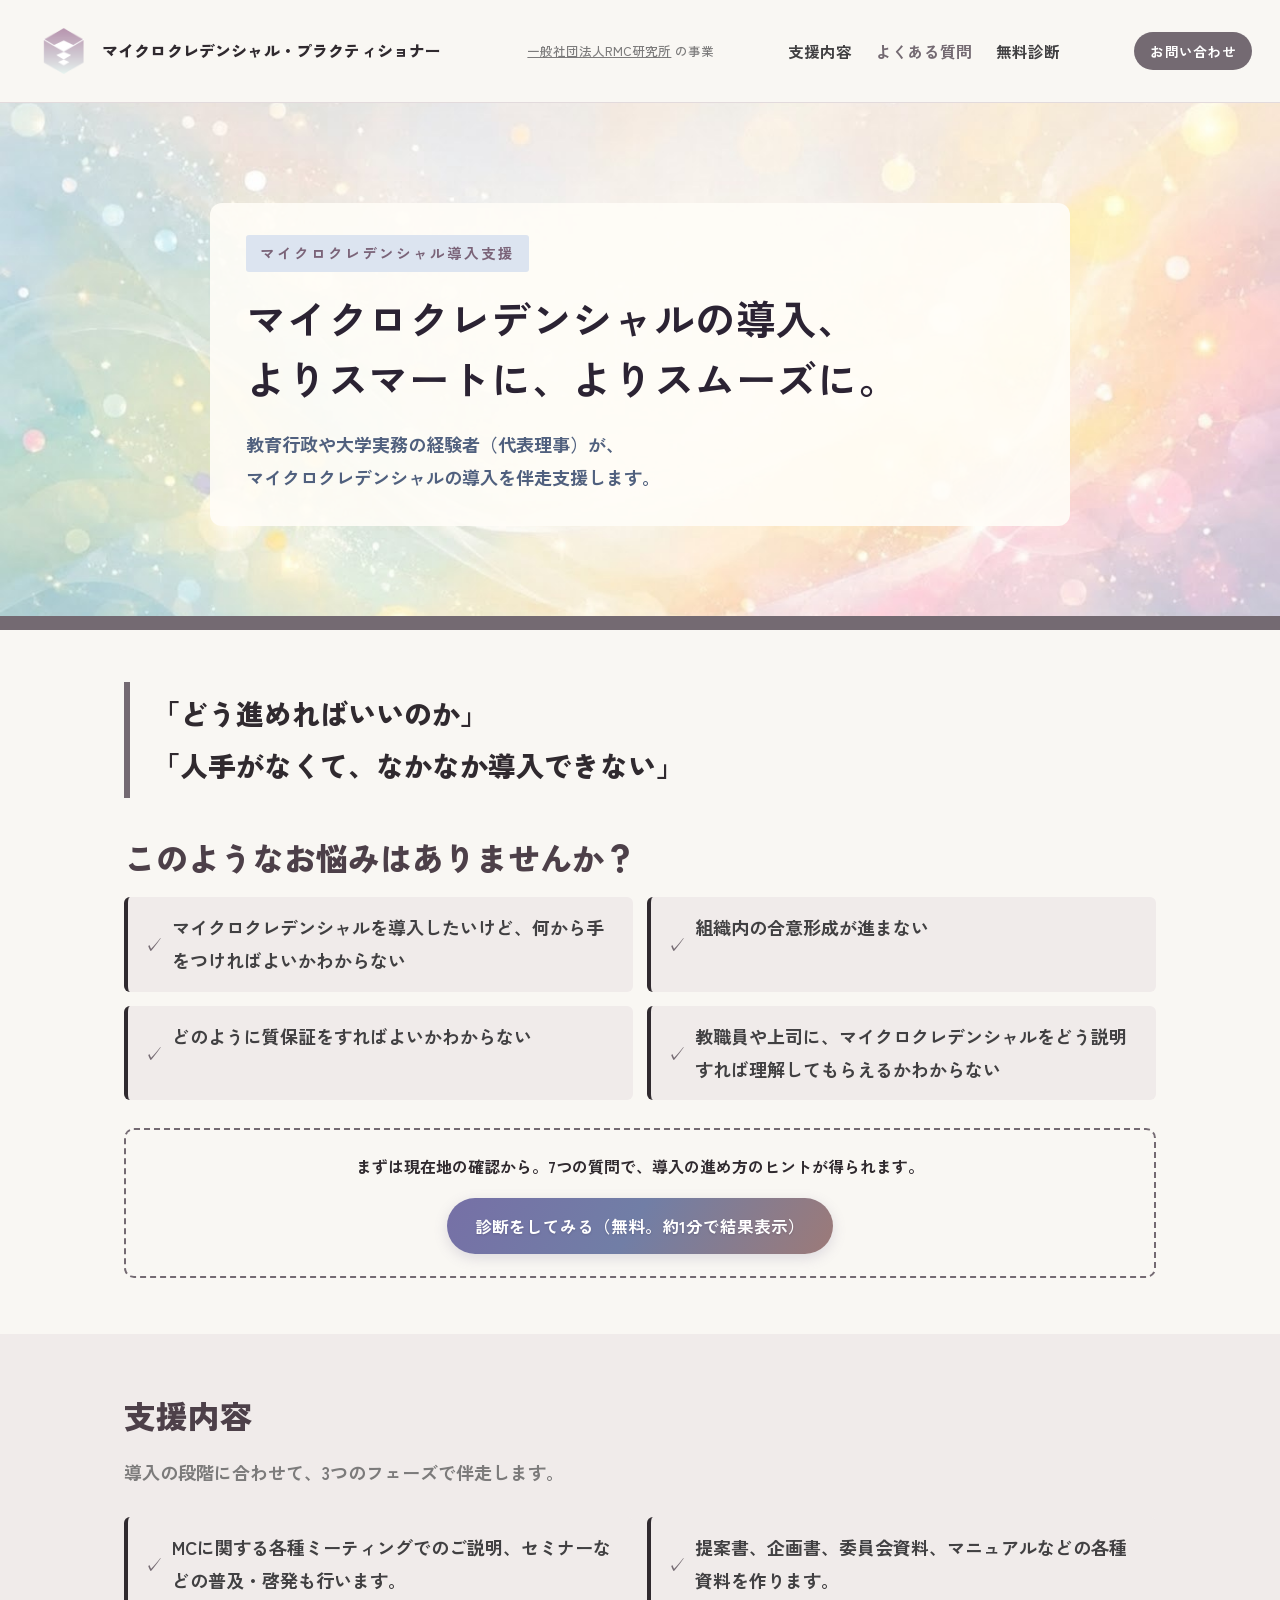
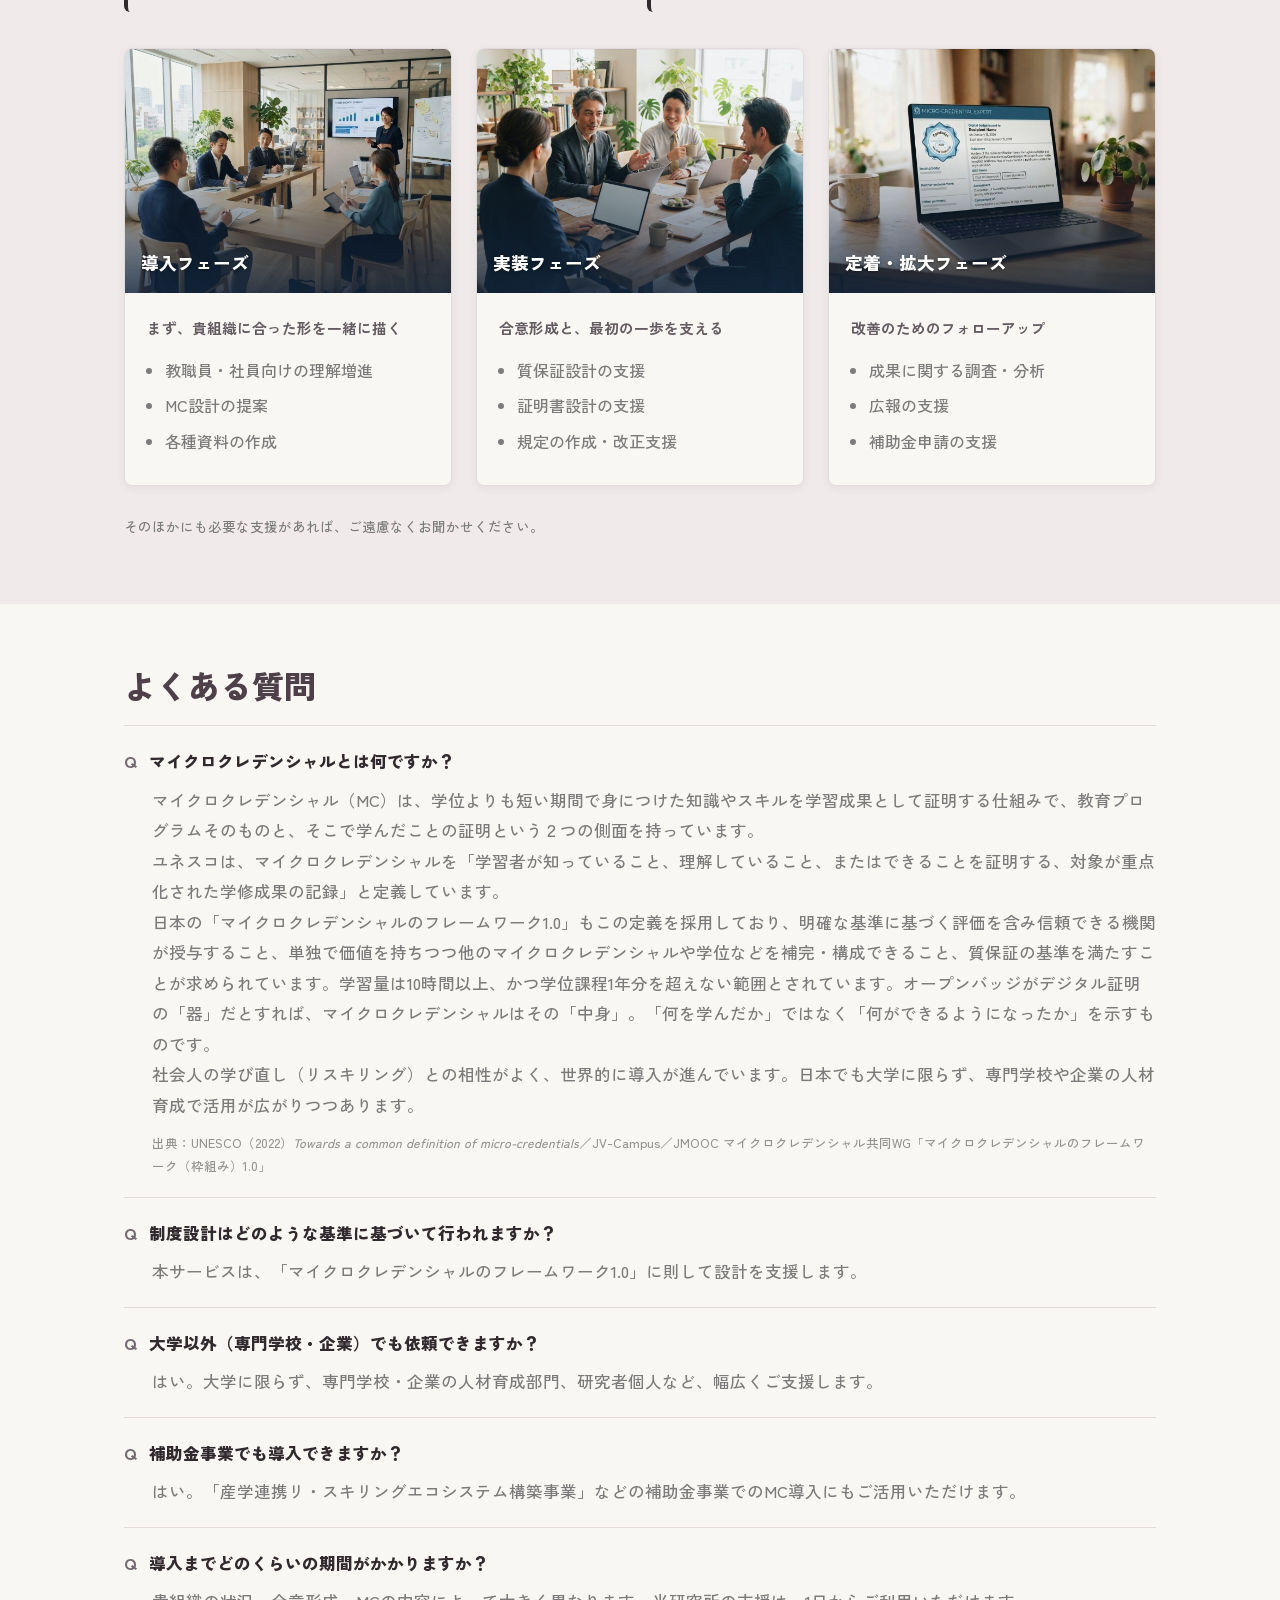
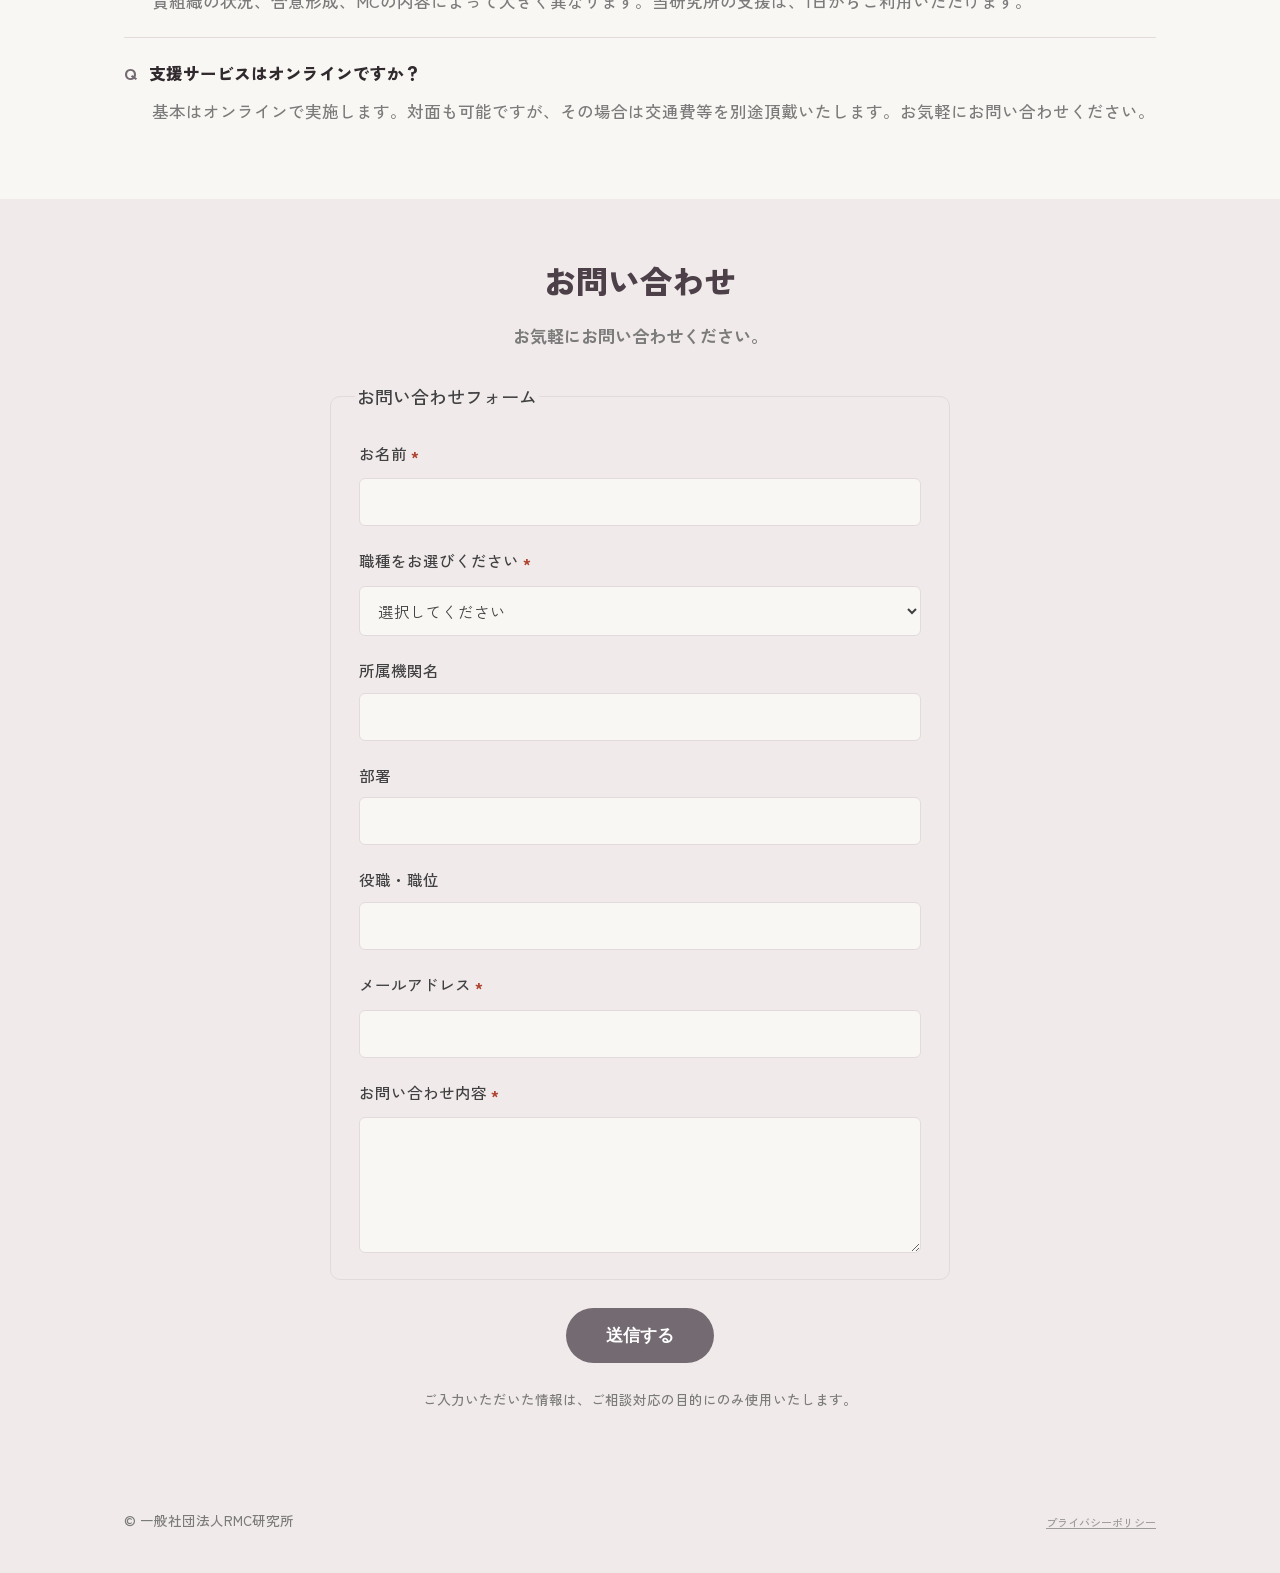
==== commit 313620a8: "content: FAQ「MCとは」から「いわば『グローバル・スキル・パス』です。」を削除 Co-Authored-By: Claude Opus 5.5 <noreply@anthropic.com" ====
--- a/business/index.html
+++ b/business/index.html
@@ -60,7 +60,7 @@
         "name": "マイクロクレデンシャルとは何ですか？",
         "acceptedAnswer": {
           "@type": "Answer",
-          "text": "マイクロクレデンシャル（MC）は、いわば「グローバル・スキル・パス」です。学位よりも短い期間で身につけた知識やスキルを学習成果として証明する仕組みで、教育プログラムそのものと、そこで学んだことの証明という２つの側面を持っています。ユネスコは、マイクロクレデンシャルを「学習者が知っていること、理解していること、またはできることを証明する、対象が重点化された学修成果の記録」と定義しています。日本の「マイクロクレデンシャルのフレームワーク1.0」もこの定義を採用しており、明確な基準に基づく評価を含み信頼できる機関が授与すること、単独で価値を持ちつつ他のマイクロクレデンシャルや学位などを補完・構成できること、質保証の基準を満たすことが求められています。学習量は10時間以上、かつ学位課程1年分を超えない範囲とされています。オープンバッジがデジタル証明の「器」だとすれば、マイクロクレデンシャルはその「中身」。「何を学んだか」ではなく「何ができるようになったか」を示すものです。社会人の学び直し（リスキリング）との相性がよく、世界的に導入が進んでいます。日本でも大学に限らず、専門学校や企業の人材育成で活用が広がりつつあります。"
+          "text": "マイクロクレデンシャル（MC）は、学位よりも短い期間で身につけた知識やスキルを学習成果として証明する仕組みで、教育プログラムそのものと、そこで学んだことの証明という２つの側面を持っています。ユネスコは、マイクロクレデンシャルを「学習者が知っていること、理解していること、またはできることを証明する、対象が重点化された学修成果の記録」と定義しています。日本の「マイクロクレデンシャルのフレームワーク1.0」もこの定義を採用しており、明確な基準に基づく評価を含み信頼できる機関が授与すること、単独で価値を持ちつつ他のマイクロクレデンシャルや学位などを補完・構成できること、質保証の基準を満たすことが求められています。学習量は10時間以上、かつ学位課程1年分を超えない範囲とされています。オープンバッジがデジタル証明の「器」だとすれば、マイクロクレデンシャルはその「中身」。「何を学んだか」ではなく「何ができるようになったか」を示すものです。社会人の学び直し（リスキリング）との相性がよく、世界的に導入が進んでいます。日本でも大学に限らず、専門学校や企業の人材育成で活用が広がりつつあります。"
         }
       },
       {
@@ -279,7 +279,7 @@
       <h2>よくある質問</h2>
       <div class="faq-item">
         <p class="faq-q"><span class="q-mark">Q</span>マイクロクレデンシャルとは何ですか？</p>
-        <p class="faq-a">マイクロクレデンシャル（MC）は、いわば「グローバル・スキル・パス」です。学位よりも短い期間で身につけた知識やスキルを学習成果として証明する仕組みで、教育プログラムそのものと、そこで学んだことの証明という２つの側面を持っています。<br>ユネスコは、マイクロクレデンシャルを「学習者が知っていること、理解していること、またはできることを証明する、対象が重点化された学修成果の記録」と定義しています。<br>日本の「マイクロクレデンシャルのフレームワーク1.0」もこの定義を採用しており、明確な基準に基づく評価を含み信頼できる機関が授与すること、単独で価値を持ちつつ他のマイクロクレデンシャルや学位などを補完・構成できること、質保証の基準を満たすことが求められています。学習量は10時間以上、かつ学位課程1年分を超えない範囲とされています。オープンバッジがデジタル証明の「器」だとすれば、マイクロクレデンシャルはその「中身」。「何を学んだか」ではなく「何ができるようになったか」を示すものです。<br>社会人の学び直し（リスキリング）との相性がよく、世界的に導入が進んでいます。日本でも大学に限らず、専門学校や企業の人材育成で活用が広がりつつあります。</p>
+        <p class="faq-a">マイクロクレデンシャル（MC）は、学位よりも短い期間で身につけた知識やスキルを学習成果として証明する仕組みで、教育プログラムそのものと、そこで学んだことの証明という２つの側面を持っています。<br>ユネスコは、マイクロクレデンシャルを「学習者が知っていること、理解していること、またはできることを証明する、対象が重点化された学修成果の記録」と定義しています。<br>日本の「マイクロクレデンシャルのフレームワーク1.0」もこの定義を採用しており、明確な基準に基づく評価を含み信頼できる機関が授与すること、単独で価値を持ちつつ他のマイクロクレデンシャルや学位などを補完・構成できること、質保証の基準を満たすことが求められています。学習量は10時間以上、かつ学位課程1年分を超えない範囲とされています。オープンバッジがデジタル証明の「器」だとすれば、マイクロクレデンシャルはその「中身」。「何を学んだか」ではなく「何ができるようになったか」を示すものです。<br>社会人の学び直し（リスキリング）との相性がよく、世界的に導入が進んでいます。日本でも大学に限らず、専門学校や企業の人材育成で活用が広がりつつあります。</p>
         <p class="faq-source">出典：UNESCO（2022）<i>Towards a common definition of micro-credentials</i>／JV-Campus／JMOOC マイクロクレデンシャル共同WG「マイクロクレデンシャルのフレームワーク（枠組み）1.0」</p>
       </div>
       <div class="faq-item">
--- a/style.css
+++ b/style.css
@@ -10,6 +10,7 @@
   --teal-deep: #635C62;
   --line: #E2DADC;
   --focus: #746A72;
+  --heading: #4D4049;
 }
 @media (prefers-color-scheme: dark) {
   :root {
@@ -24,6 +25,7 @@
     --teal-deep: #BCACB9;
     --line: #4F484E;
     --focus: #AB97A7;
+    --heading: #CDBDC9;
   }
 }
 
@@ -163,15 +165,17 @@
 .hero.hero-dawn .eyebrow { color: #7A6378; background: #DCE4F0; }
 @media (max-width: 640px) { .hero.hero-dawn .hero-content { text-align: center; padding: 26px 18px; } .hero.hero-dawn .eyebrow { font-size: 12px; letter-spacing: 0.04em; padding: 5px 10px; } .hero.hero-dawn h1 { font-size: clamp(30px, 9vw, 42px); } .hero-about { font-size: clamp(11.5px, 3.35vw, 13.5px); line-break: strict; letter-spacing: 0; } .hero-about .nw { display: block; white-space: normal; } }
 /* dawn palette (top page only): lavender sky -> peach horizon -> periwinkle water */
+.hero-dawn .hero-bg { filter: saturate(0.82) hue-rotate(-12deg) brightness(1.04); }
 .hero-dawn .hero-overlay {
   background: linear-gradient(to bottom,
-    rgba(104,132,216,0.46) 0%,
-    rgba(140,170,232,0.32) 28%,
-    rgba(200,214,242,0.20) 40%,
-    rgba(250,196,170,0.50) 49%,
-    rgba(244,184,196,0.30) 56%,
-    rgba(150,162,224,0.30) 72%,
-    rgba(92,104,176,0.44) 100%);
+    rgba(132, 170, 226, 0.44) 0%,
+    rgba(170, 205, 238, 0.32) 26%,
+    rgba(236, 236, 214, 0.26) 40%,
+    rgba(252, 226, 190, 0.40) 47%,
+    rgba(248, 200, 196, 0.42) 52%,
+    rgba(240, 196, 214, 0.30) 60%,
+    rgba(172, 196, 232, 0.30) 76%,
+    rgba(112, 132, 190, 0.40) 100%);
 }
 /* sunrise glow over the top-page photo (index.html only) */
 .hero-sun {
@@ -224,11 +228,11 @@
 .band { height: 14px; background: var(--teal); }
 
 /* ---- sections ---- */
-.section { padding: 52px 0; scroll-margin-top: 84px; }
+.section { padding: 52px 0; scroll-margin-top: 104px; }
 #top { scroll-margin-top: 0; }
 .section.alt { background: var(--paper-alt); }
 .section h2 {
-  font-size: clamp(26px, 3.6vw, 32px); margin: 0 0 10px; font-weight: 800; color: var(--navy);
+  font-size: clamp(26px, 3.6vw, 32px); margin: 0 0 10px; font-weight: 800; color: var(--heading);
 }
 .section-lede .nw { white-space: nowrap; }
 .section h2 .nw { white-space: nowrap; }
@@ -356,8 +360,13 @@
 }
 .column-box p { margin: 0 0 20px; font-size: 16.5px; color: var(--ink); font-weight: 500; line-height: 1.85; }
 .column-list { list-style: none; margin: 0 0 24px; padding: 0; display: grid; gap: 20px; }
-@media (min-width: 640px) { .column-list { grid-template-columns: repeat(2, minmax(0, 1fr)); } }
-@media (min-width: 960px) { .column-list { grid-template-columns: repeat(3, minmax(0, 1fr)); } }
+/* PC: articles flow sideways (newest on the left), scroll when there are many */
+@media (min-width: 640px) {
+  #column .column-box { max-width: none; }
+  #column .column-list { display: flex; gap: 20px; overflow-x: auto; scroll-snap-type: x proximity; padding: 4px 2px 14px; margin-bottom: 0; }
+  #column .column-list li { flex: 0 0 260px; scroll-snap-align: start; }
+  #column .column-list a { height: 100%; }
+}
 .column-list a {
   display: block; border-radius: 8px; overflow: hidden; text-decoration: none; color: var(--ink);
   border: 1px solid var(--line); background: var(--paper);
@@ -367,6 +376,9 @@
 .column-title { display: block; padding: 14px 16px; font-size: 15.5px; font-weight: 700; line-height: 1.6; }
 .column-list a:hover .column-title { color: var(--teal); }
 .column-thumb.column-thumb-top { background-position: center top; }
+.column-date { display: block; padding: 12px 16px 0; font-size: 12.5px; color: var(--ink-soft); letter-spacing: 0.04em; font-variant-numeric: tabular-nums; }
+.column-date + .column-title { padding-top: 4px; }
+.column-note { display: block; margin-top: 8px; font-size: 13.5px; font-weight: 600; color: #50607E; }
 .column-ext { display: block; margin-top: 6px; font-size: 12.5px; font-weight: 500; color: var(--ink-soft); }
 .refs-list { list-style: none; margin: 0; padding: 0; display: flex; flex-direction: column; gap: 10px; }
 .refs-list a {
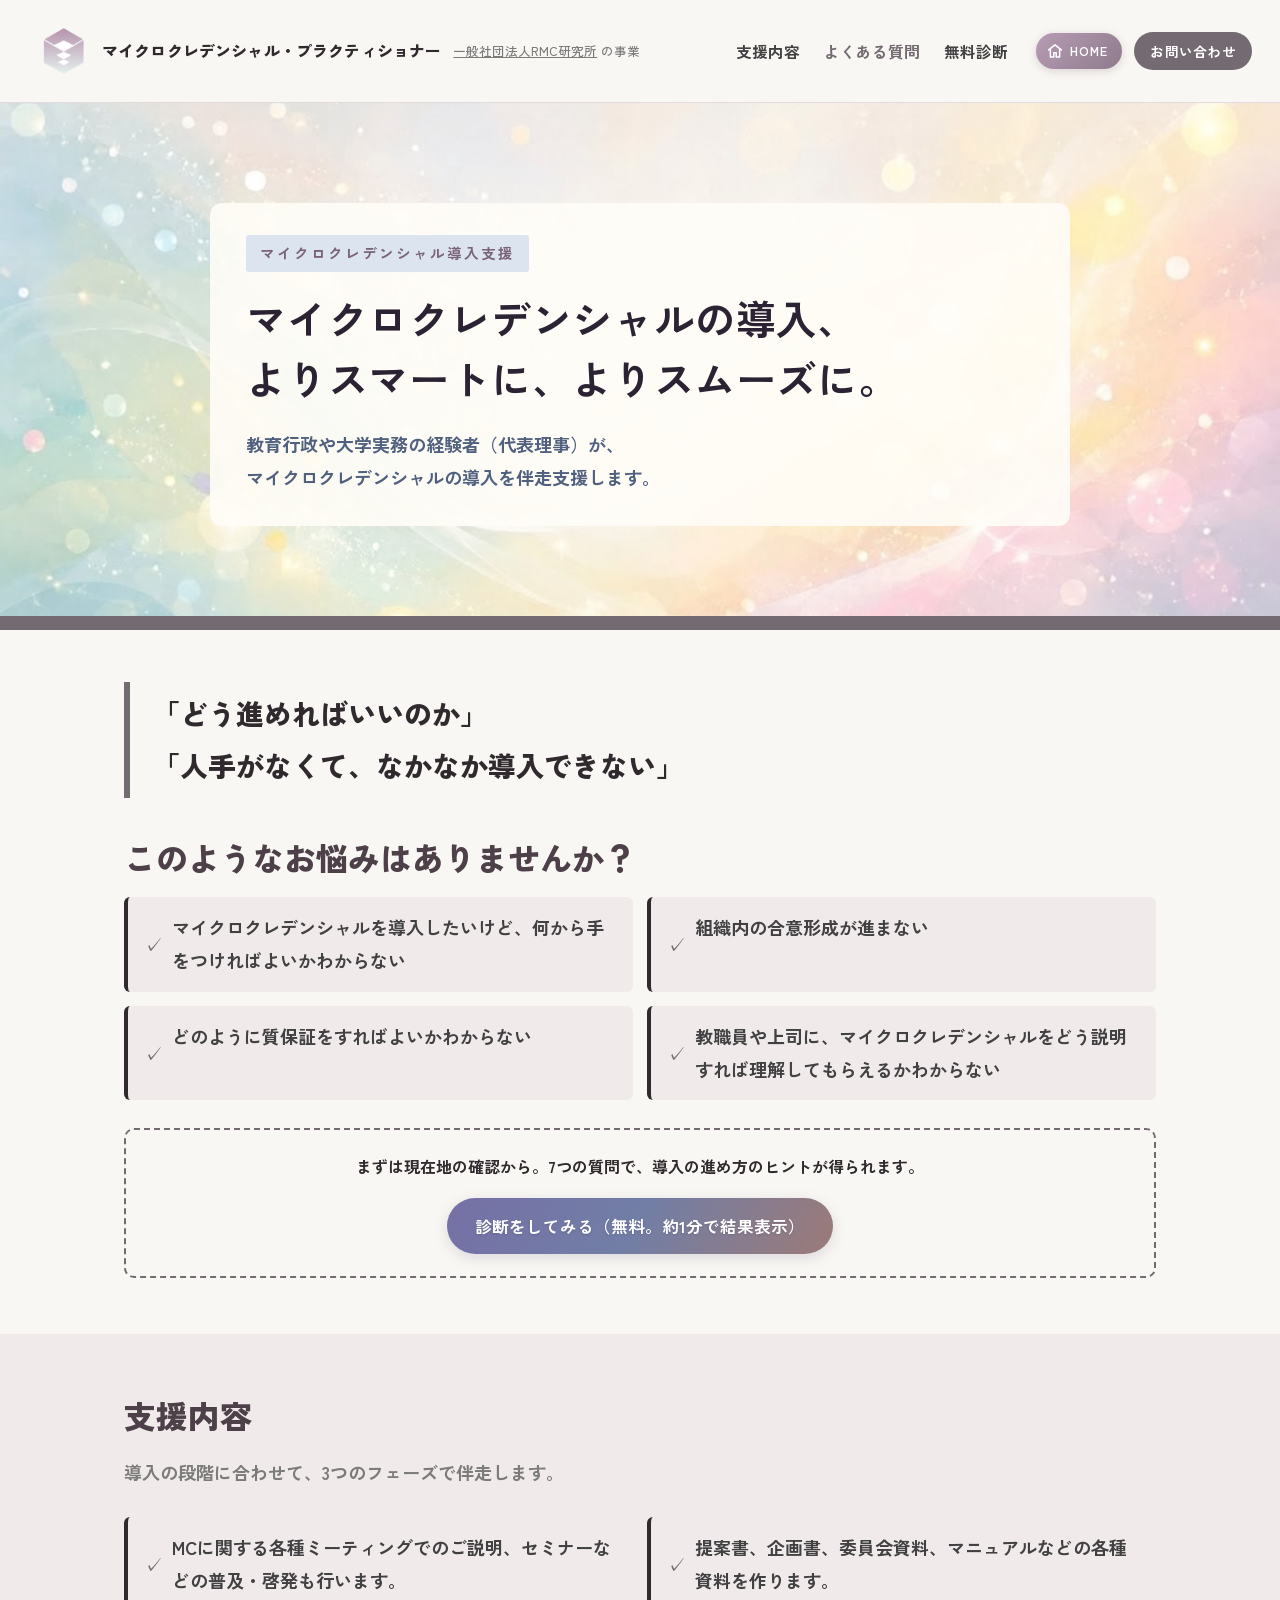
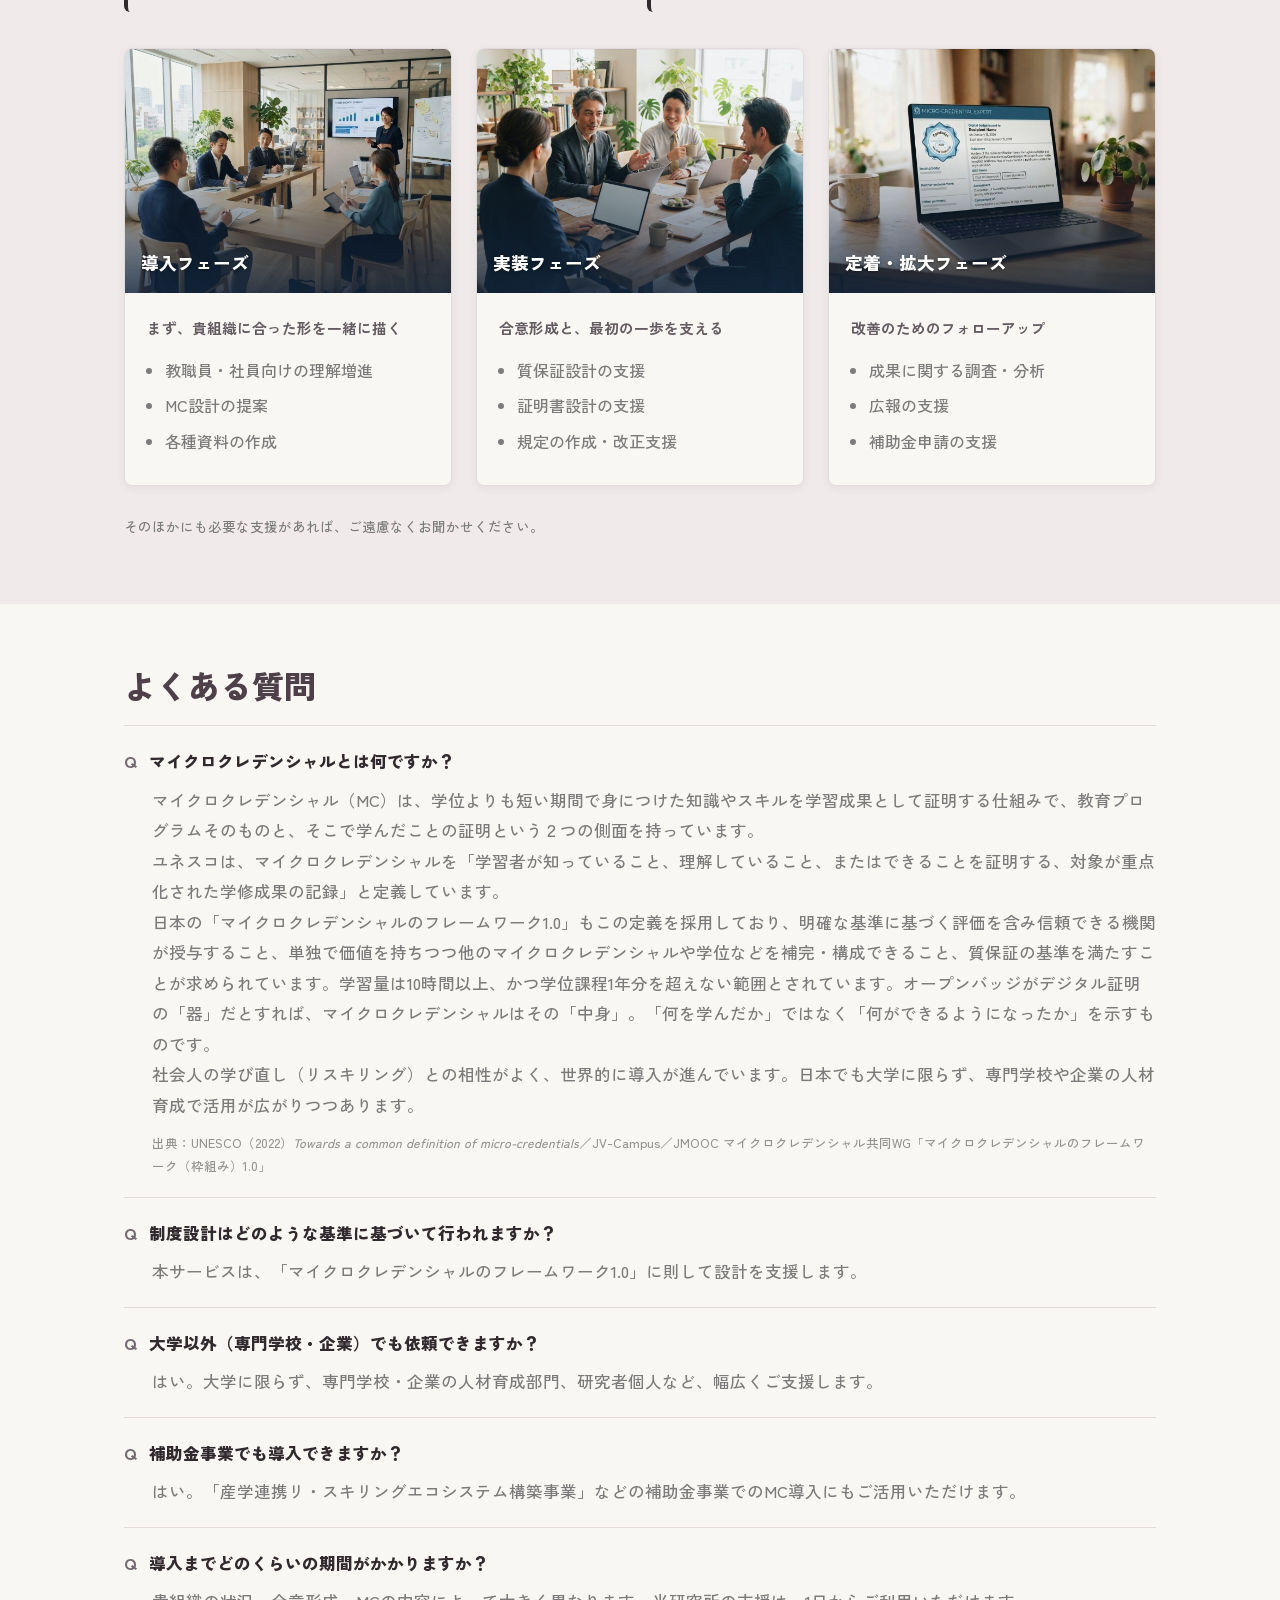
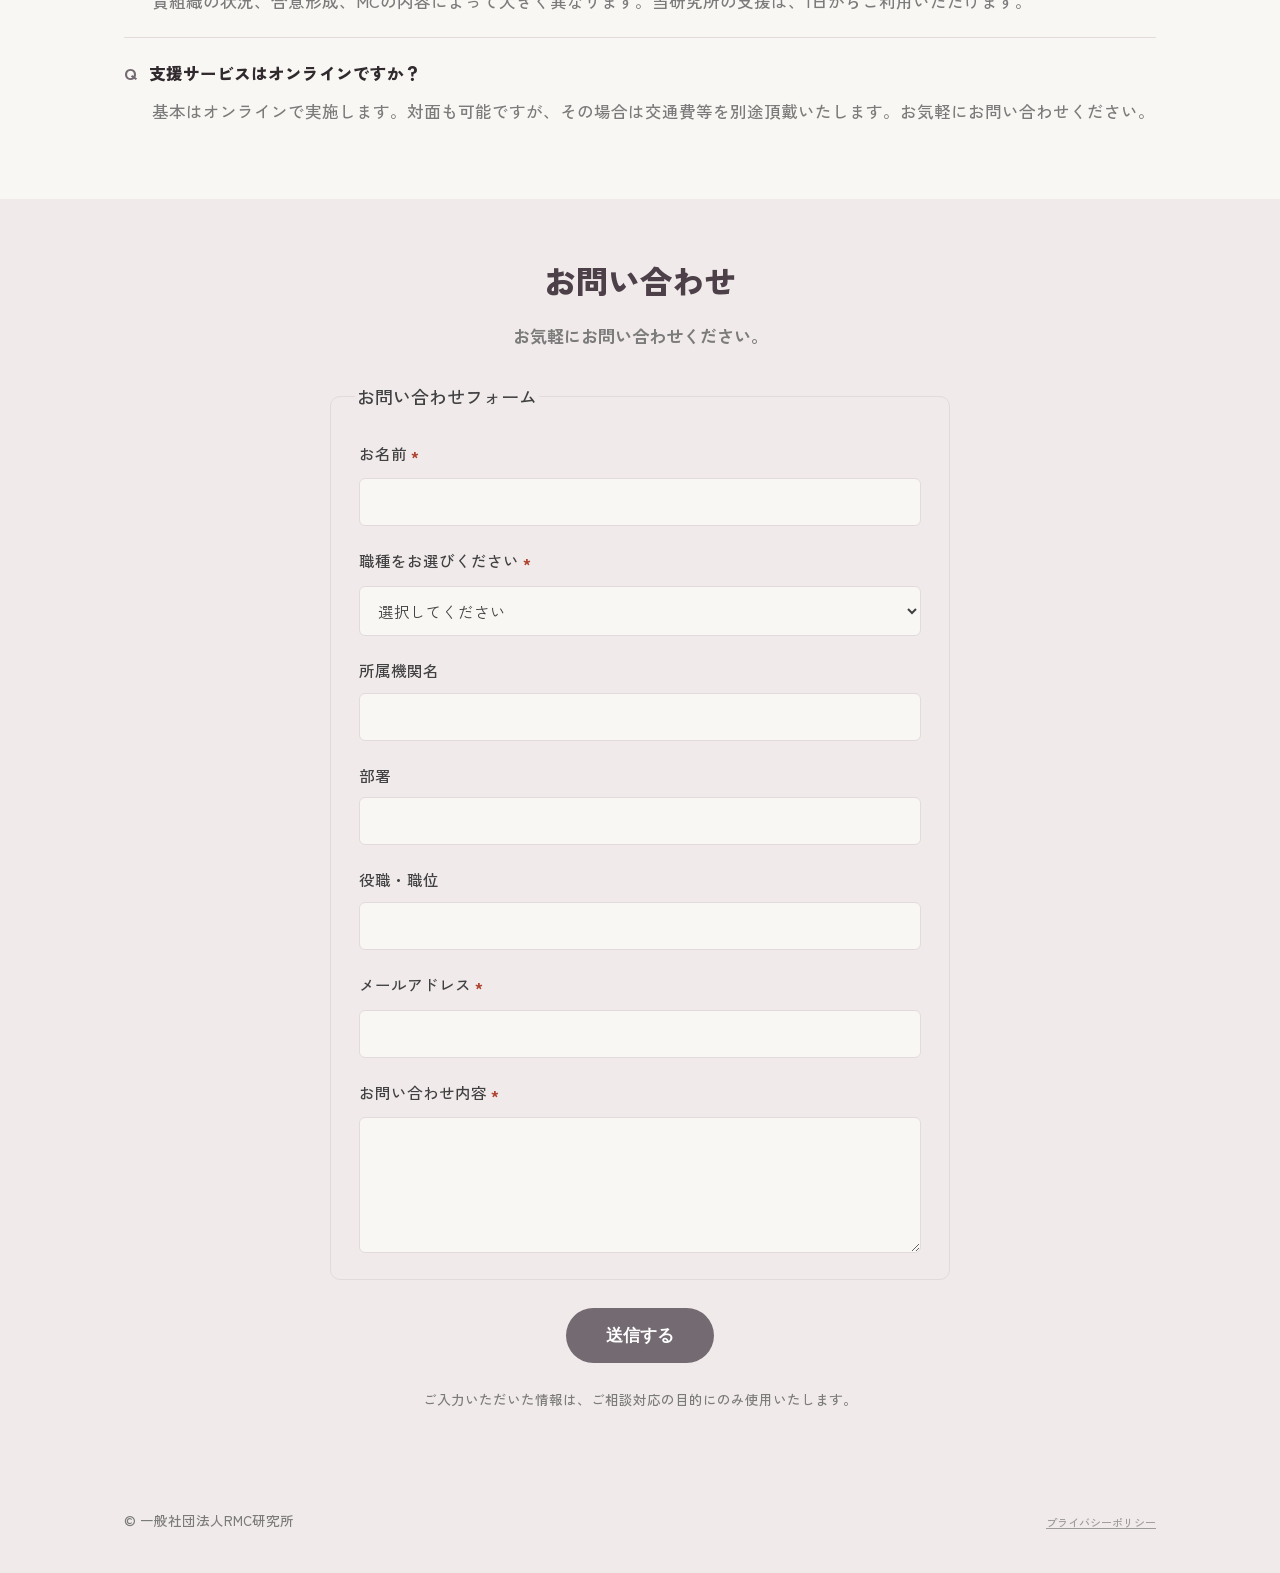
==== commit c5c1e7bb: "feat: MCPの各ページ上部に、コーポレートカラーの家マーク「HOME」ボタン（RMC研究所トップへ）を追加 Co-Authored-By: Claude Opus 5.5 <noreply@an" ====
--- a/business/index.html
+++ b/business/index.html
@@ -128,6 +128,7 @@
       <a href="#faq">よくある質問</a>
       <a href="/diagnosis.html">無料診断</a>
     </div>
+    <a class="nav-home" href="/" aria-label="一般社団法人RMC研究所のホームへ戻る"><svg viewBox="0 0 24 24" aria-hidden="true" focusable="false"><path d="M3.5 10.6 12 3.8l8.5 6.8" fill="none" stroke="currentColor" stroke-width="2" stroke-linecap="round" stroke-linejoin="round"/><path d="M5.8 9.2V20h4.6v-5.6h3.2V20h4.6V9.2" fill="none" stroke="currentColor" stroke-width="2" stroke-linejoin="round"/></svg><span class="nav-home-label">HOME</span></a>
     <a class="nav-cta" href="#contact">お問い合わせ</a>
   </nav>
 
--- a/style.css
+++ b/style.css
@@ -115,6 +115,22 @@
   letter-spacing: 0.02em;
 }
 .nav-cta:hover { background: var(--teal-deep); }
+/* HOME button on MCP pages (corporate mauve, matches the logo gradient) */
+.nav-home {
+  display: inline-flex; align-items: center; gap: 6px; flex-shrink: 0;
+  margin-left: auto; margin-right: 12px;
+  padding: 6px 14px 6px 10px; border-radius: 999px; text-decoration: none;
+  background: linear-gradient(135deg, #B69CB4 0%, #8F7A8C 100%); color: #fff;
+  font-size: 12.5px; font-weight: 700; letter-spacing: 0.08em;
+  box-shadow: 0 2px 8px rgba(143, 122, 140, 0.30);
+  transition: filter .2s ease, box-shadow .2s ease;
+}
+.nav-home svg { width: 18px; height: 18px; display: block; }
+.nav-home:hover { filter: brightness(1.06); box-shadow: 0 4px 12px rgba(143, 122, 140, 0.38); }
+.nav-home:focus-visible { outline: 3px solid var(--focus); outline-offset: 2px; }
+@media (min-width: 760px) { .site-nav-links { margin-left: auto; margin-right: 28px; } .site-nav-links + .nav-home { margin-left: 0; } }
+@media (max-width: 640px) { .nav-home { padding: 7px; margin-right: 8px; } .nav-home-label { display: none; } }
+@media (prefers-reduced-motion: reduce) { .nav-home { transition: none; } }
 
 /* ---- hero (photo background, bold overlay) ---- */
 .hero {
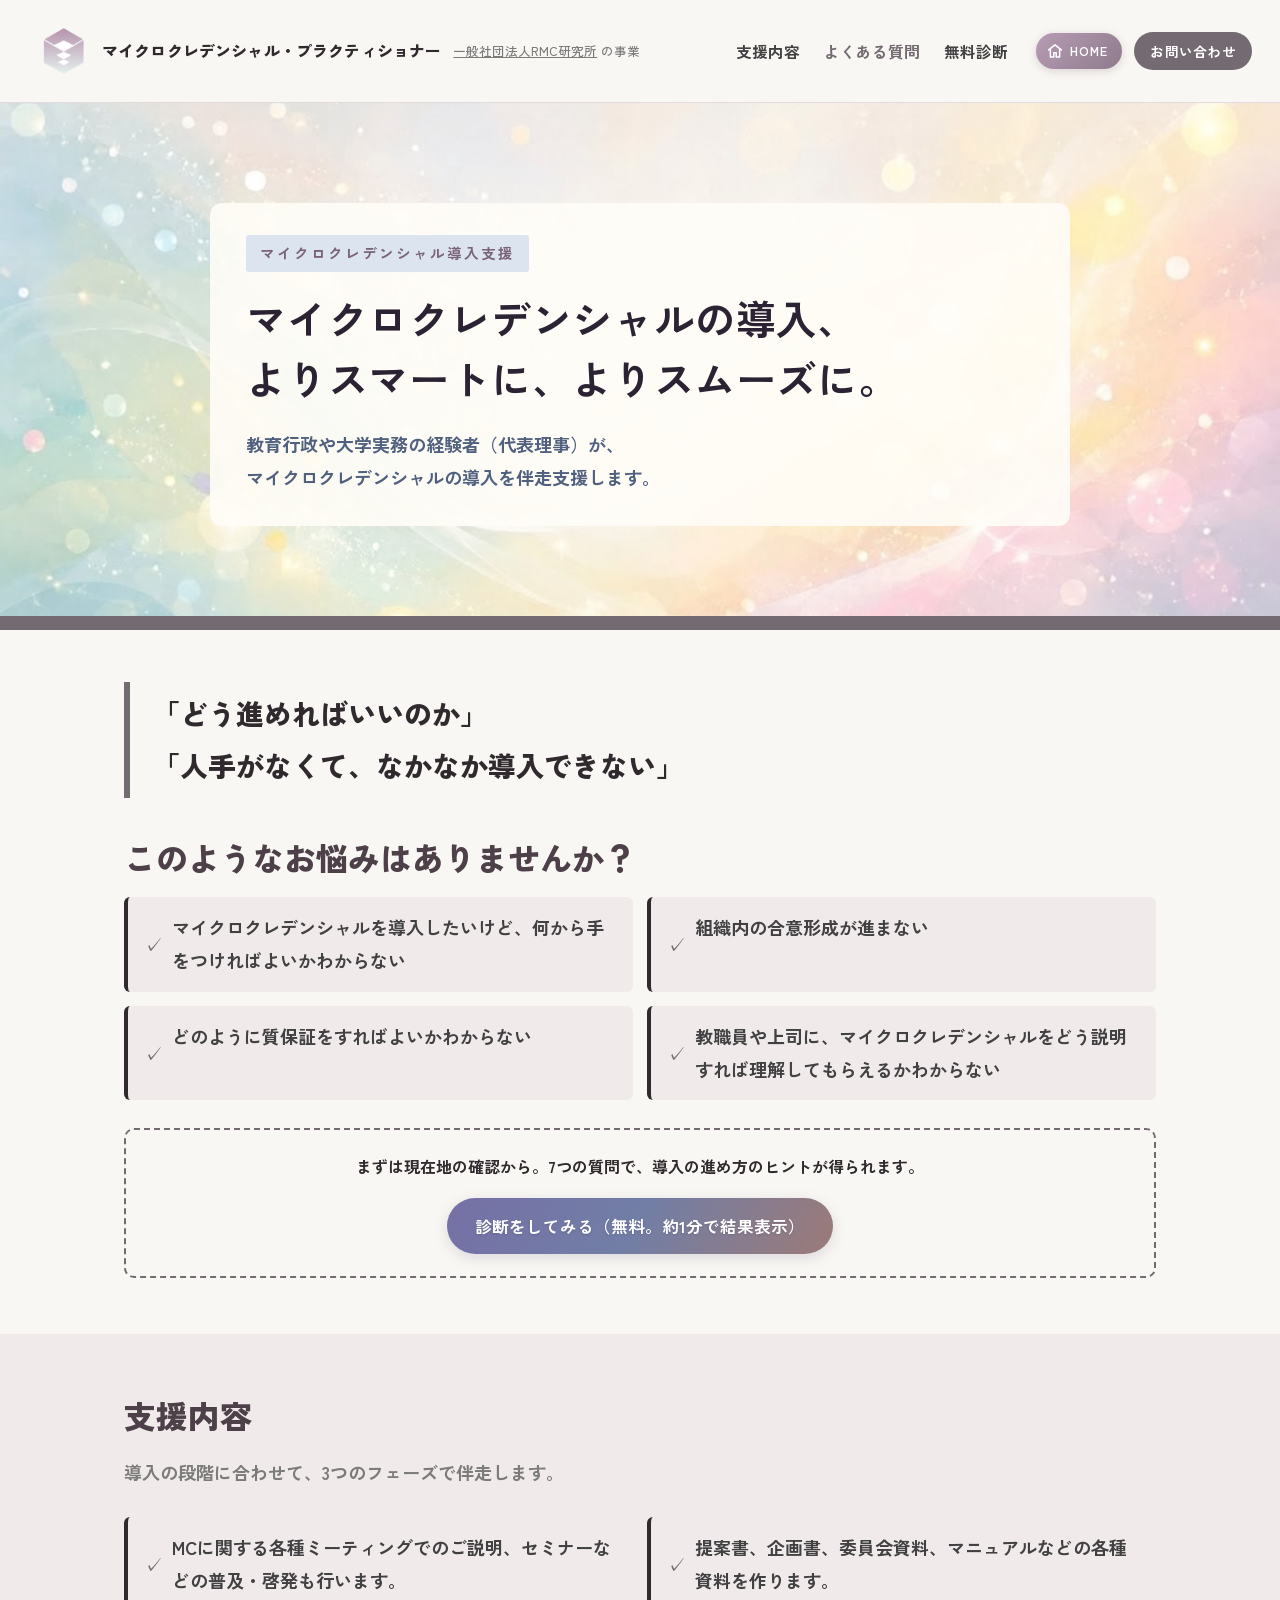
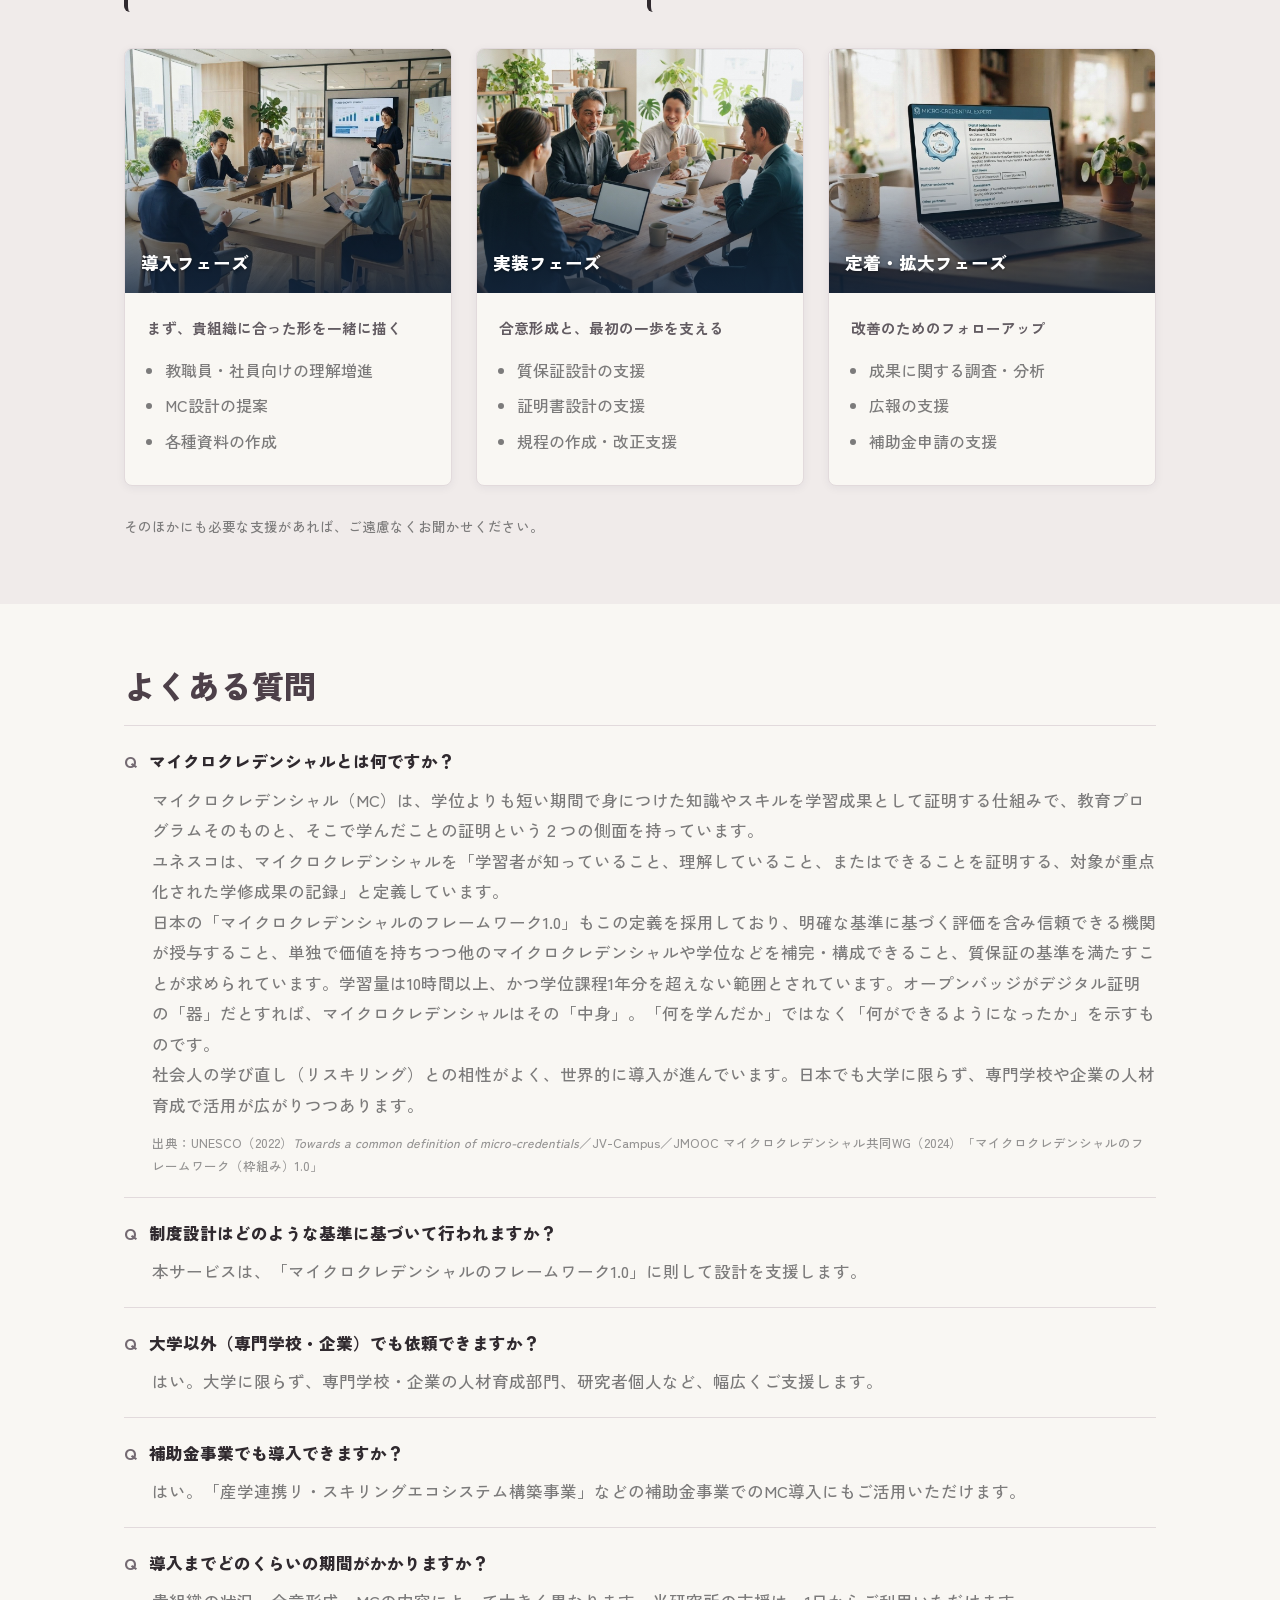
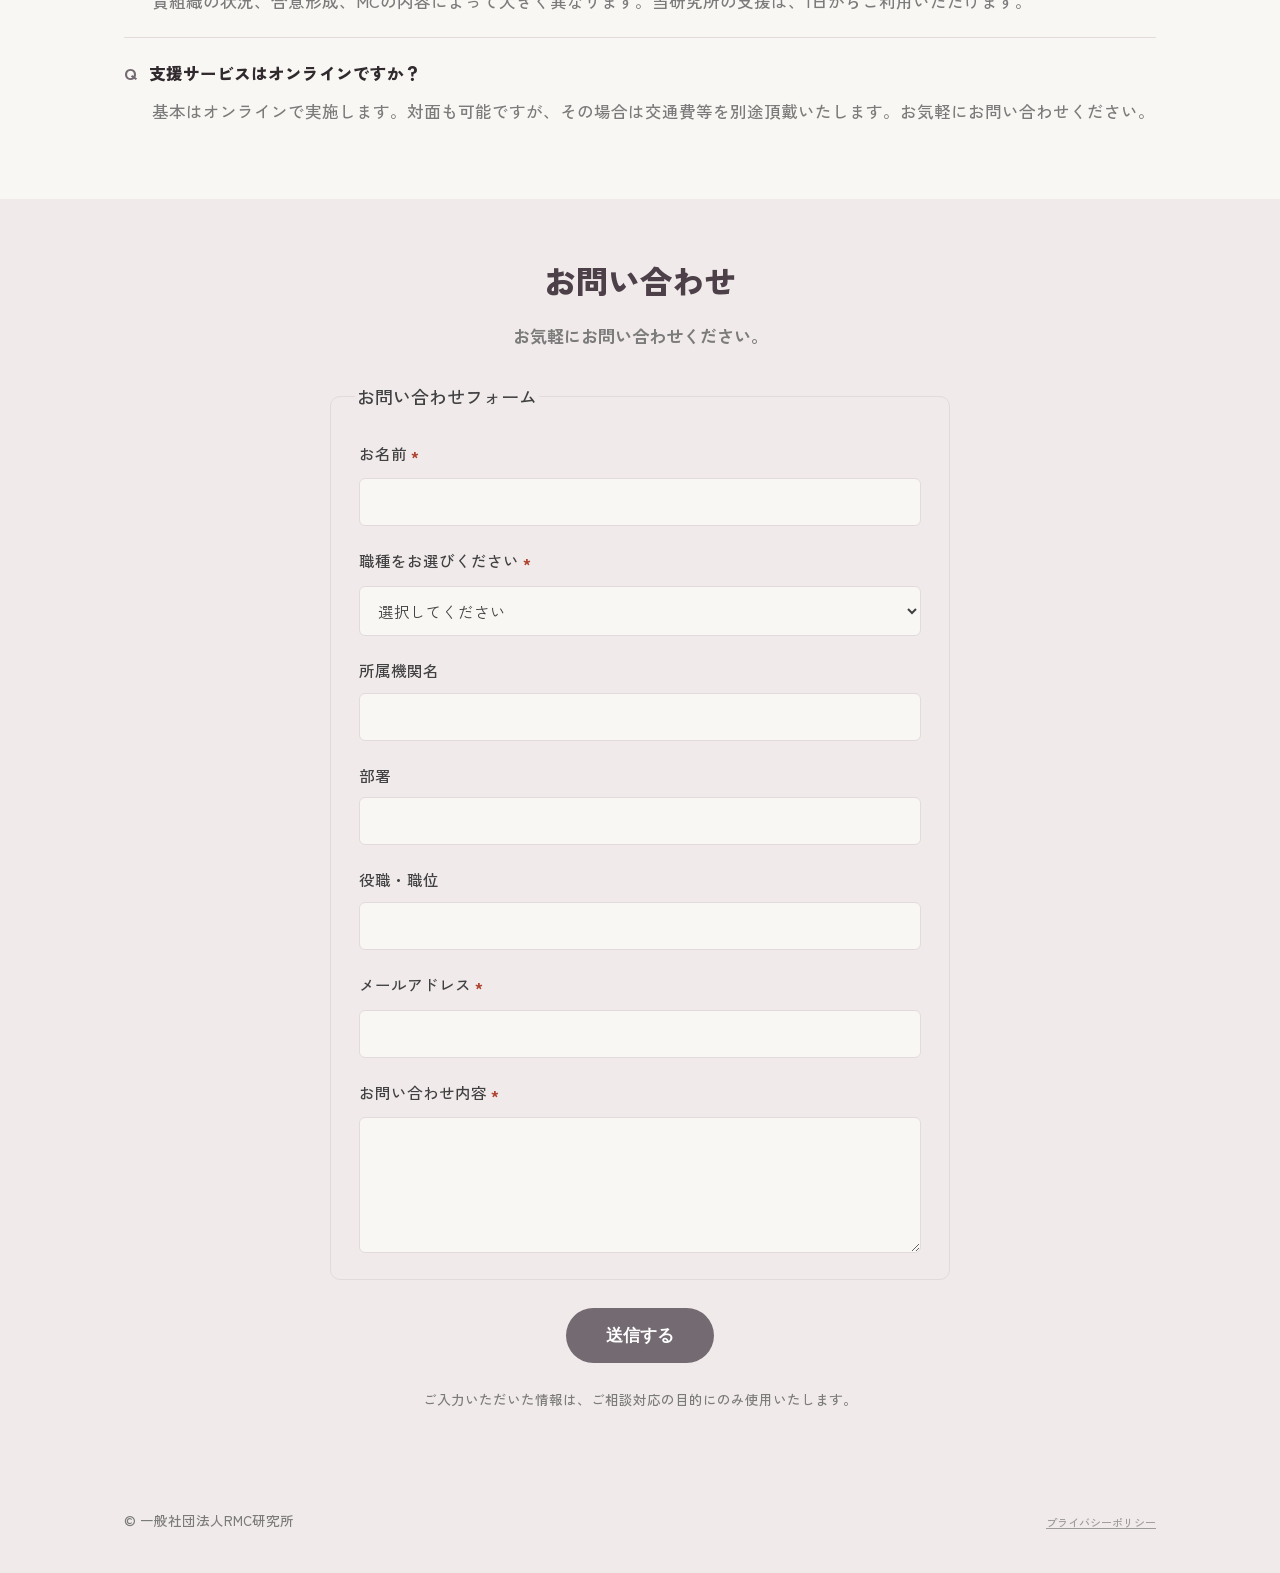
==== commit 924706a2: "content: llms.txtを現行サイトに合わせて更新、著作権表記を「© 一般社団法人RMC研究所」に統一、規程・バッジに表記統一、コラム冒頭の「Noteを始めました」を削除、フレームワーク1." ====
--- a/business/index.html
+++ b/business/index.html
@@ -18,12 +18,12 @@
   <meta name="viewport" content="width=device-width, initial-scale=1.0">
   <title>マイクロクレデンシャル導入支援・伴走コンサル｜マイクロクレデンシャル・プラクティショナー</title>
   <link rel="icon" type="image/svg+xml" href="/favicon.svg">
-  <meta name="description" content="マイクロクレデンシャルの導入をコンサルティングと伴走支援で並走サポート。教育行政や大学実務の経験者が、大学・専門学校・企業の制度設計から組織内の合意形成、導入・定着まで支援します。初回相談無料。">
+  <meta name="description" content="マイクロクレデンシャルの導入をコンサルティングと伴走支援でサポート。教育行政や大学実務の経験者が、大学・専門学校・企業の制度設計から組織内の合意形成、導入・定着まで支援します。">
   <link rel="canonical" href="https://rmc-lab.jp/business/">
   <meta property="og:type" content="website">
   <meta property="og:site_name" content="一般社団法人RMC研究所">
   <meta property="og:title" content="マイクロクレデンシャル導入支援・伴走コンサル｜マイクロクレデンシャル・プラクティショナー">
-  <meta property="og:description" content="マイクロクレデンシャルの導入をコンサルティングと伴走支援で並走サポート。教育行政や大学実務の経験者が、大学・専門学校・企業を支援します。">
+  <meta property="og:description" content="マイクロクレデンシャルの導入をコンサルティングと伴走支援でサポート。教育行政や大学実務の経験者が、大学・専門学校・企業を支援します。">
   <meta property="og:url" content="https://rmc-lab.jp/business/">
   <meta property="og:locale" content="ja_JP">
   <meta property="og:image" content="https://rmc-lab.jp/ogp.jpg">
@@ -47,7 +47,7 @@
     },
     "areaServed": "JP",
     "serviceType": "マイクロクレデンシャル導入コンサルティング",
-    "description": "大学・専門学校・企業向けに、マイクロクレデンシャルの制度設計・導入・定着をコンサルティングと伴走支援で並走サポートします。"
+    "description": "大学・専門学校・企業向けに、マイクロクレデンシャルの制度設計・導入・定着をコンサルティングと伴走支援でサポートします。"
   }
   </script>
   <script type="application/ld+json">
@@ -210,7 +210,7 @@
             <ul>
               <li>質保証設計の支援</li>
               <li>証明書設計の支援</li>
-              <li>規定の作成・改正支援</li>
+              <li>規程の作成・改正支援</li>
             </ul>
           </div>
         </div>
@@ -259,8 +259,8 @@
           <div class="flow-body"><span class="flow-num">01</span><h3>お問い合わせ</h3><p>フォームより、お気軽にご連絡ください。</p></div>
         </div>
         <div class="flow-item">
-          <div class="flow-photo" style="background-image:url('/flow-02-consult.jpg');" role="img" aria-label="オンライン無料相談の様子"></div>
-          <div class="flow-body"><span class="flow-num">02</span><h3>無料相談</h3><p>オンライン30分。今のお悩みをお聞かせください。守秘義務は守ります。</p></div>
+          <div class="flow-photo" style="background-image:url('/flow-02-consult.jpg');" role="img" aria-label="オンライン相談の様子"></div>
+          <div class="flow-body"><span class="flow-num">02</span><h3>ご相談</h3><p>オンラインで、今のお悩みをお聞かせください。守秘義務は守ります。</p></div>
         </div>
         <div class="flow-item">
           <div class="flow-photo" style="background-image:url('/flow-03-quote.jpg');" role="img" aria-label="お見積り資料のイメージ"></div>
@@ -281,7 +281,7 @@
       <div class="faq-item">
         <p class="faq-q"><span class="q-mark">Q</span>マイクロクレデンシャルとは何ですか？</p>
         <p class="faq-a">マイクロクレデンシャル（MC）は、学位よりも短い期間で身につけた知識やスキルを学習成果として証明する仕組みで、教育プログラムそのものと、そこで学んだことの証明という２つの側面を持っています。<br>ユネスコは、マイクロクレデンシャルを「学習者が知っていること、理解していること、またはできることを証明する、対象が重点化された学修成果の記録」と定義しています。<br>日本の「マイクロクレデンシャルのフレームワーク1.0」もこの定義を採用しており、明確な基準に基づく評価を含み信頼できる機関が授与すること、単独で価値を持ちつつ他のマイクロクレデンシャルや学位などを補完・構成できること、質保証の基準を満たすことが求められています。学習量は10時間以上、かつ学位課程1年分を超えない範囲とされています。オープンバッジがデジタル証明の「器」だとすれば、マイクロクレデンシャルはその「中身」。「何を学んだか」ではなく「何ができるようになったか」を示すものです。<br>社会人の学び直し（リスキリング）との相性がよく、世界的に導入が進んでいます。日本でも大学に限らず、専門学校や企業の人材育成で活用が広がりつつあります。</p>
-        <p class="faq-source">出典：UNESCO（2022）<i>Towards a common definition of micro-credentials</i>／JV-Campus／JMOOC マイクロクレデンシャル共同WG「マイクロクレデンシャルのフレームワーク（枠組み）1.0」</p>
+        <p class="faq-source">出典：UNESCO（2022）<i>Towards a common definition of micro-credentials</i>／JV-Campus／JMOOC マイクロクレデンシャル共同WG（2024）「マイクロクレデンシャルのフレームワーク（枠組み）1.0」</p>
       </div>
       <div class="faq-item">
         <p class="faq-q"><span class="q-mark">Q</span>制度設計はどのような基準に基づいて行われますか？</p>
--- a/style.css
+++ b/style.css
@@ -92,10 +92,18 @@
 .nav-toggle[aria-expanded="true"] .nav-toggle-bar:nth-child(3) { transform: translateY(-7.5px) rotate(-45deg); }
 
 .site-nav-links {
-  display: none; gap: 4px; font-size: 15.5px; font-weight: 600; color: var(--ink);
-  position: absolute; top: 100%; left: 0; right: 0; flex-direction: column;
-  background: var(--paper); border-bottom: 1px solid var(--line);
-  padding: 8px 28px 16px;
+  display: none; gap: 2px; font-size: 15.5px; font-weight: 600; color: var(--ink);
+  position: absolute; top: calc(100% - 6px); right: 16px; left: auto; min-width: 220px; flex-direction: column;
+  background: var(--paper); border: 1px solid var(--line); border-radius: 12px;
+  box-shadow: 0 10px 28px rgba(60, 45, 60, 0.16);
+  padding: 8px 18px 12px;
+}
+@media (max-width: 759.98px) {
+  .site-nav .site-logo { margin-right: auto; }
+  .site-nav .nav-home { order: 1; margin-left: 0; }
+  .site-nav .nav-toggle { order: 2; margin-left: 0; margin-right: 6px; }
+  .site-nav .nav-cta { order: 3; }
+  .site-nav .nav-parent-link { order: 0; }
 }
 .site-nav-links.is-open { display: flex; }
 .site-nav-links a { color: inherit; text-decoration: none; padding: 10px 4px; white-space: nowrap; }
@@ -105,7 +113,7 @@
   .nav-toggle { display: none; }
   .site-nav-links {
     display: flex; position: static; flex-direction: row; gap: 24px;
-    background: none; border-bottom: none; padding: 0;
+    background: none; border: none; border-radius: 0; box-shadow: none; min-width: 0; padding: 0;
   }
   .site-nav-links a { padding: 0; }
 }
@@ -156,7 +164,7 @@
 .hero.hero-dawn h1 { text-wrap: wrap; font-family: "Caveat", "Segoe Print", cursive; font-weight: 700; font-size: clamp(36px, 5.6vw, 62px); line-height: 1.2; letter-spacing: 0.01em; letter-spacing: 0; }
 .hero.hero-dawn p.lede { max-width: none; text-wrap: wrap; }
 .hero.hero-dawn p.lede { margin-bottom: 14px; }
-.hero-org { padding-top: 16px; border-top: 1px solid rgba(143,122,140,0.35); }
+.hero-org { padding-top: 16px; border-top: 1px solid rgba(143,122,140,0.35); text-align: center; }
 .hero-org .eyebrow { margin: 0 0 8px; }
 .hero-about { margin: 0; font-size: 15px; font-weight: 600; color: #857883; line-height: 1.8; letter-spacing: 0.02em; }
 .hero h1 .dot { font-size: 0.8em; margin-left: 0.04em; }
@@ -181,17 +189,17 @@
 .hero.hero-dawn .eyebrow { color: #7A6378; background: #DCE4F0; }
 @media (max-width: 640px) { .hero.hero-dawn .hero-content { text-align: center; padding: 26px 18px; } .hero.hero-dawn .eyebrow { font-size: 12px; letter-spacing: 0.04em; padding: 5px 10px; } .hero.hero-dawn h1 { font-size: clamp(30px, 9vw, 42px); } .hero-about { font-size: clamp(11.5px, 3.35vw, 13.5px); line-break: strict; letter-spacing: 0; } .hero-about .nw { display: block; white-space: normal; } }
 /* dawn palette (top page only): lavender sky -> peach horizon -> periwinkle water */
-.hero-dawn .hero-bg { filter: saturate(0.82) hue-rotate(-12deg) brightness(1.04); }
+.hero-dawn .hero-bg { filter: saturate(0.62) hue-rotate(-18deg) brightness(1.07); }
 .hero-dawn .hero-overlay {
   background: linear-gradient(to bottom,
-    rgba(132, 170, 226, 0.44) 0%,
-    rgba(170, 205, 238, 0.32) 26%,
-    rgba(236, 236, 214, 0.26) 40%,
-    rgba(252, 226, 190, 0.40) 47%,
-    rgba(248, 200, 196, 0.42) 52%,
-    rgba(240, 196, 214, 0.30) 60%,
-    rgba(172, 196, 232, 0.30) 76%,
-    rgba(112, 132, 190, 0.40) 100%);
+    rgba(167, 200, 222, 0.50) 0%,
+    rgba(196, 210, 222, 0.36) 24%,
+    rgba(232, 214, 222, 0.30) 38%,
+    rgba(240, 222, 200, 0.42) 47%,
+    rgba(238, 204, 210, 0.42) 53%,
+    rgba(214, 192, 210, 0.34) 64%,
+    rgba(182, 156, 180, 0.34) 80%,
+    rgba(143, 122, 140, 0.40) 100%);
 }
 /* sunrise glow over the top-page photo (index.html only) */
 .hero-sun {
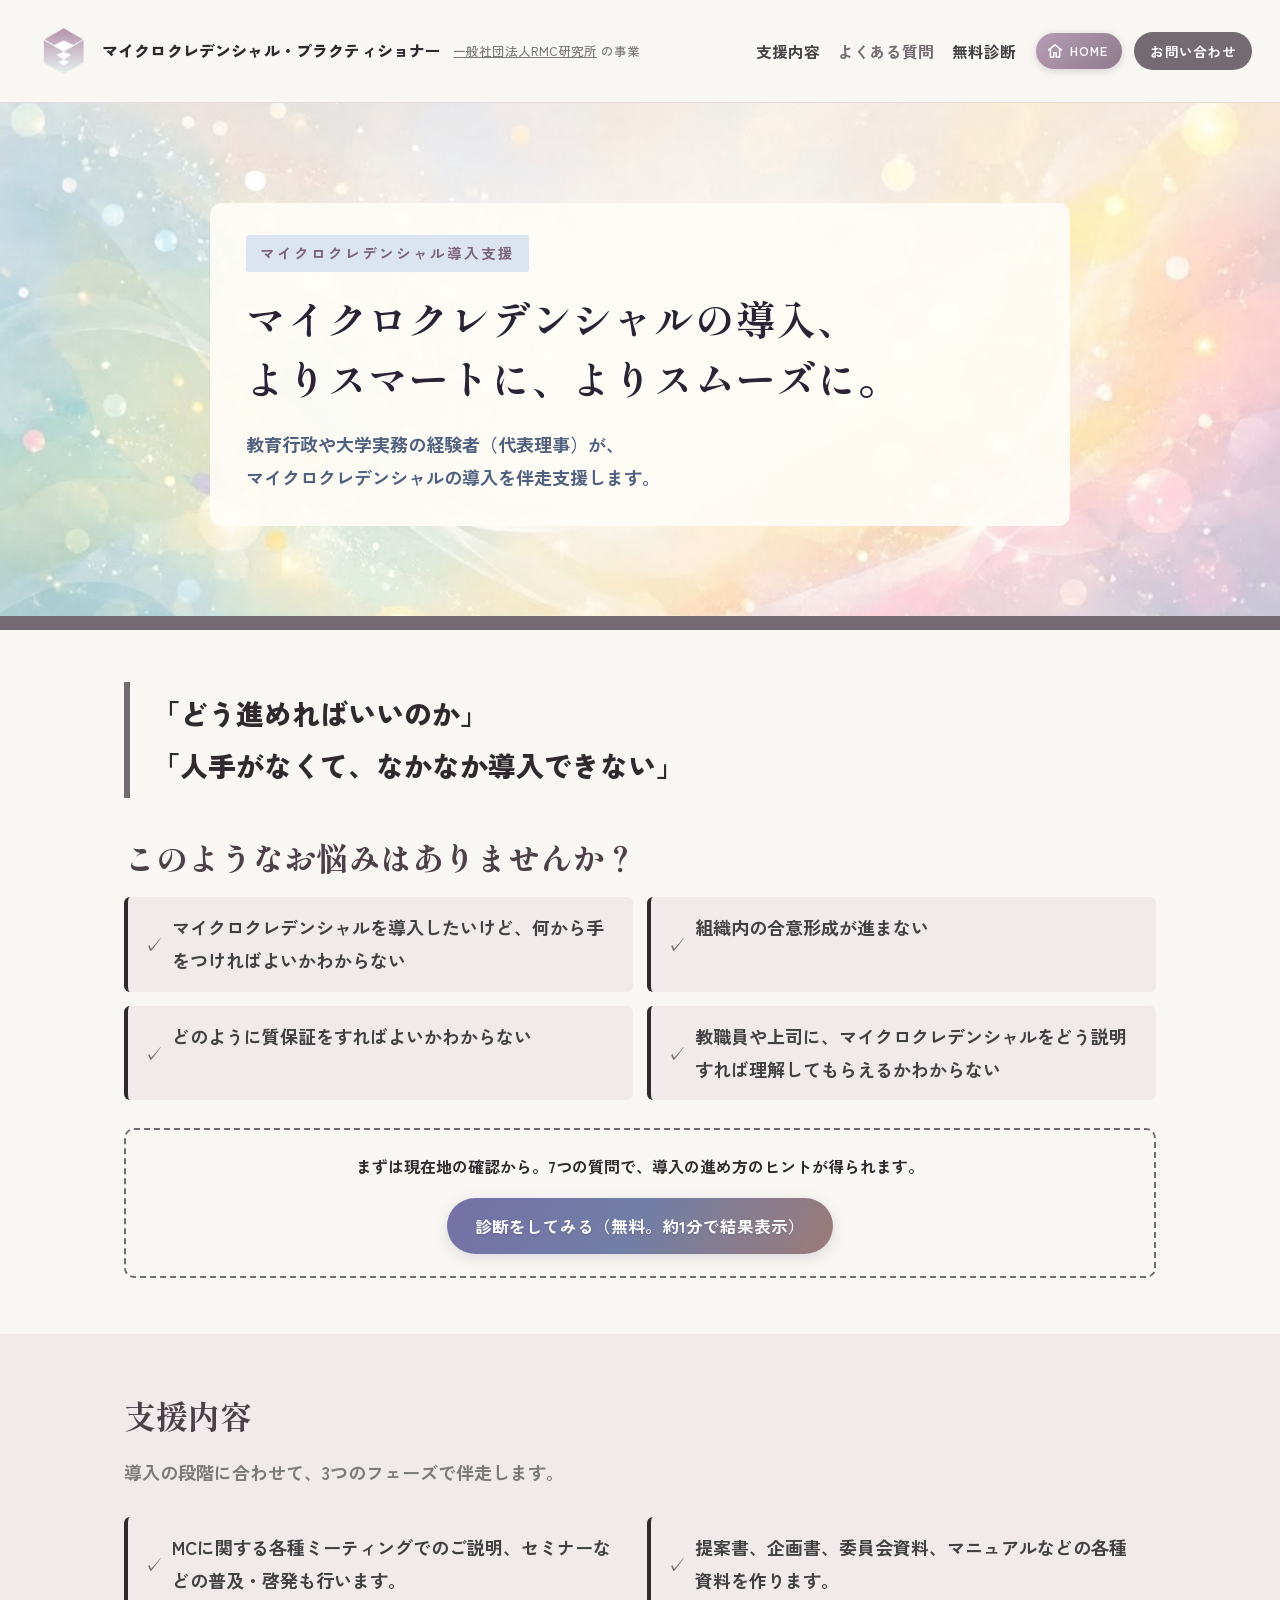
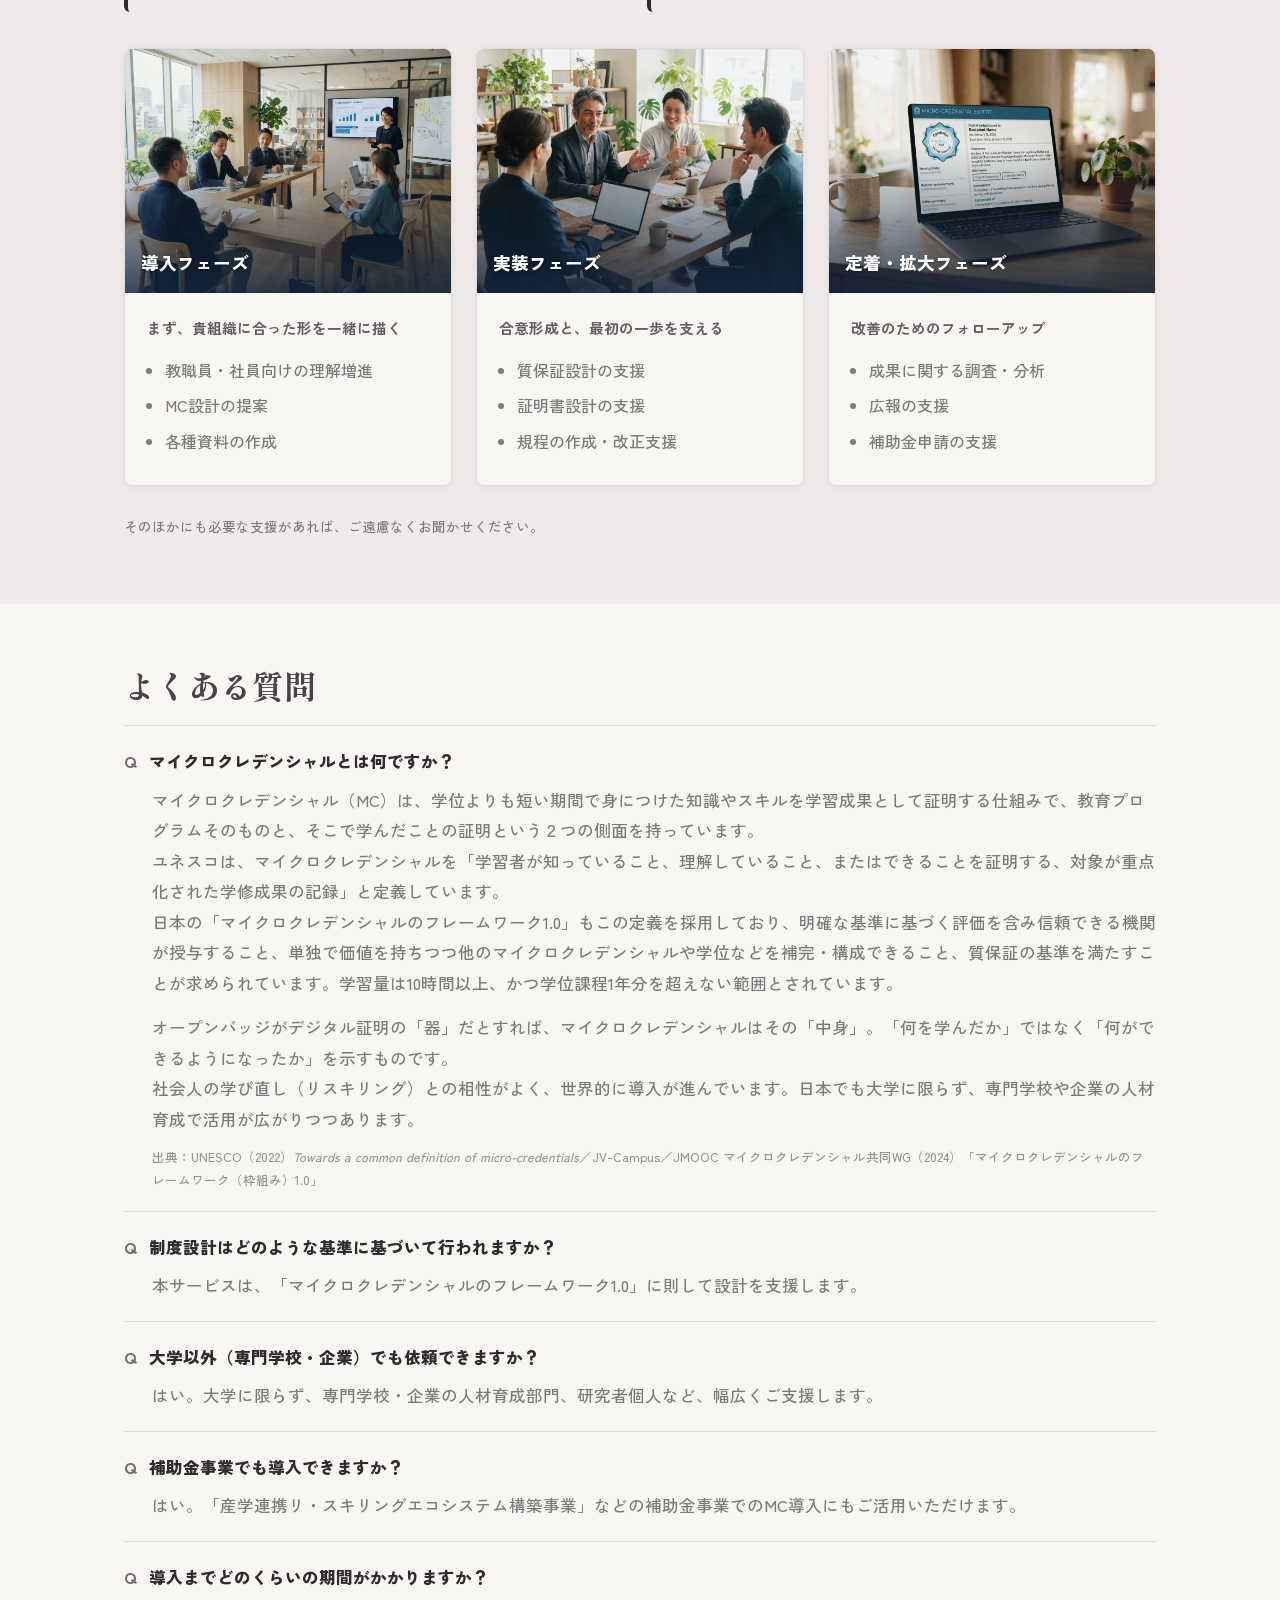
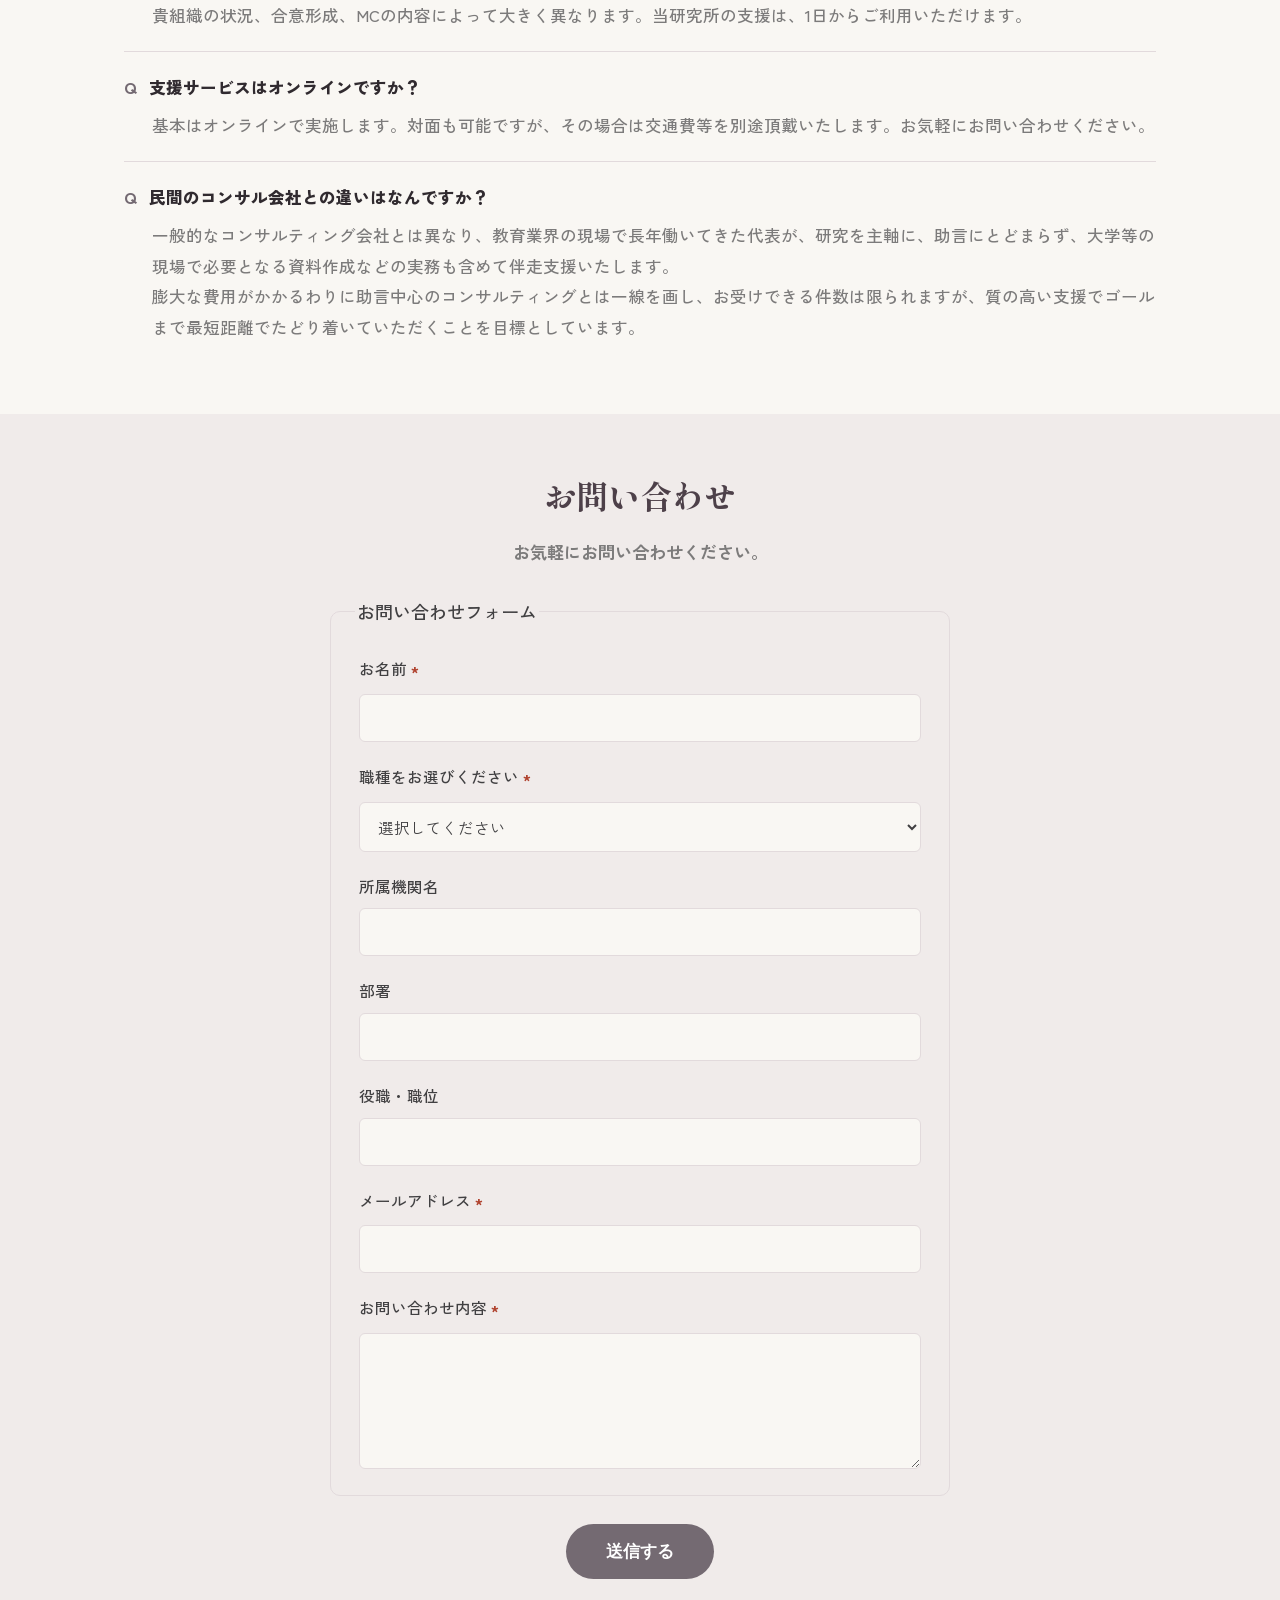
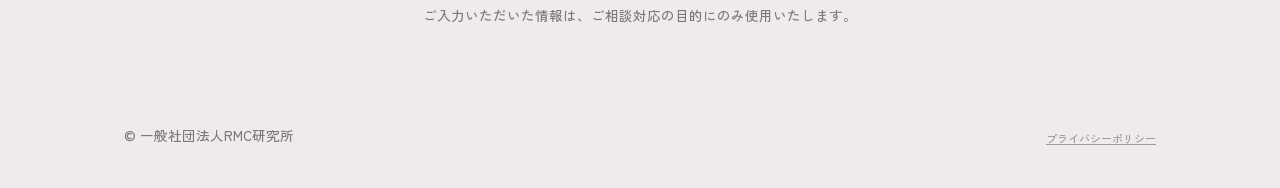
==== commit 93dfc7d6: "style: 見出しをしっぽり明朝に変更、ナビ常設表示の画面幅しきい値を760px→600pxに緩和" ====
--- a/business/index.html
+++ b/business/index.html
@@ -31,7 +31,7 @@
   <meta property="og:image:height" content="630">
   <link rel="preconnect" href="https://fonts.googleapis.com">
   <link rel="preconnect" href="https://fonts.gstatic.com" crossorigin>
-  <link href="https://fonts.googleapis.com/css2?family=Zen+Kaku+Gothic+New:wght@400;500;700;900&family=BIZ+UDPGothic:ital,wght@0,400;0,700;1,400;1,700&display=swap" rel="stylesheet">
+  <link href="https://fonts.googleapis.com/css2?family=Zen+Kaku+Gothic+New:wght@400;500;700;900&family=Shippori+Mincho:wght@400;600;800&family=BIZ+UDPGothic:ital,wght@0,400;0,700;1,400;1,700&display=swap" rel="stylesheet">
   <link rel="stylesheet" href="/style.css">
   <script src="/nav.js" defer></script>
   <script type="application/ld+json">
@@ -102,6 +102,14 @@
           "@type": "Answer",
           "text": "基本はオンラインで実施します。対面も可能ですが、その場合は交通費等を別途頂戴いたします。お気軽にお問い合わせください。"
         }
+      },
+      {
+        "@type": "Question",
+        "name": "民間のコンサル会社との違いはなんですか？",
+        "acceptedAnswer": {
+          "@type": "Answer",
+          "text": "一般的なコンサルティング会社とは異なり、教育業界の現場で長年働いてきた代表が、研究を主軸に、助言にとどまらず、大学等の現場で必要となる資料作成などの実務も含めて伴走支援いたします。膨大な費用がかかるわりに助言中心のコンサルティングとは一線を画し、お受けできる件数は限られますが、質の高い支援でゴールまで最短距離でたどり着いていただくことを目標としています。"
+        }
       }
     ]
   }
@@ -280,7 +288,8 @@
       <h2>よくある質問</h2>
       <div class="faq-item">
         <p class="faq-q"><span class="q-mark">Q</span>マイクロクレデンシャルとは何ですか？</p>
-        <p class="faq-a">マイクロクレデンシャル（MC）は、学位よりも短い期間で身につけた知識やスキルを学習成果として証明する仕組みで、教育プログラムそのものと、そこで学んだことの証明という２つの側面を持っています。<br>ユネスコは、マイクロクレデンシャルを「学習者が知っていること、理解していること、またはできることを証明する、対象が重点化された学修成果の記録」と定義しています。<br>日本の「マイクロクレデンシャルのフレームワーク1.0」もこの定義を採用しており、明確な基準に基づく評価を含み信頼できる機関が授与すること、単独で価値を持ちつつ他のマイクロクレデンシャルや学位などを補完・構成できること、質保証の基準を満たすことが求められています。学習量は10時間以上、かつ学位課程1年分を超えない範囲とされています。オープンバッジがデジタル証明の「器」だとすれば、マイクロクレデンシャルはその「中身」。「何を学んだか」ではなく「何ができるようになったか」を示すものです。<br>社会人の学び直し（リスキリング）との相性がよく、世界的に導入が進んでいます。日本でも大学に限らず、専門学校や企業の人材育成で活用が広がりつつあります。</p>
+        <p class="faq-a">マイクロクレデンシャル（MC）は、学位よりも短い期間で身につけた知識やスキルを学習成果として証明する仕組みで、教育プログラムそのものと、そこで学んだことの証明という２つの側面を持っています。<br>ユネスコは、マイクロクレデンシャルを「学習者が知っていること、理解していること、またはできることを証明する、対象が重点化された学修成果の記録」と定義しています。<br>日本の「マイクロクレデンシャルのフレームワーク1.0」もこの定義を採用しており、明確な基準に基づく評価を含み信頼できる機関が授与すること、単独で価値を持ちつつ他のマイクロクレデンシャルや学位などを補完・構成できること、質保証の基準を満たすことが求められています。学習量は10時間以上、かつ学位課程1年分を超えない範囲とされています。</p>
+        <p class="faq-a" style="margin-top:14px;">オープンバッジがデジタル証明の「器」だとすれば、マイクロクレデンシャルはその「中身」。「何を学んだか」ではなく「何ができるようになったか」を示すものです。<br>社会人の学び直し（リスキリング）との相性がよく、世界的に導入が進んでいます。日本でも大学に限らず、専門学校や企業の人材育成で活用が広がりつつあります。</p>
         <p class="faq-source">出典：UNESCO（2022）<i>Towards a common definition of micro-credentials</i>／JV-Campus／JMOOC マイクロクレデンシャル共同WG（2024）「マイクロクレデンシャルのフレームワーク（枠組み）1.0」</p>
       </div>
       <div class="faq-item">
@@ -302,6 +311,10 @@
       <div class="faq-item">
         <p class="faq-q"><span class="q-mark">Q</span>支援サービスはオンラインですか？</p>
         <p class="faq-a">基本はオンラインで実施します。対面も可能ですが、その場合は交通費等を別途頂戴いたします。お気軽にお問い合わせください。</p>
+      </div>
+      <div class="faq-item">
+        <p class="faq-q"><span class="q-mark">Q</span>民間のコンサル会社との違いはなんですか？</p>
+        <p class="faq-a">一般的なコンサルティング会社とは異なり、教育業界の現場で長年働いてきた代表が、研究を主軸に、助言にとどまらず、大学等の現場で必要となる資料作成などの実務も含めて伴走支援いたします。<br>膨大な費用がかかるわりに助言中心のコンサルティングとは一線を画し、お受けできる件数は限られますが、質の高い支援でゴールまで最短距離でたどり着いていただくことを目標としています。</p>
       </div>
       <!-- FAQ「他機関の事例は共有してもらえますか？」: とりあえず非表示(2026-10-17)。再表示する場合はこのコメントを外し、ページ先頭の構造化データ(FAQPage)にも同じQ&Aを戻す。
       <div class="faq-item">
--- a/style.css
+++ b/style.css
@@ -98,7 +98,7 @@
   box-shadow: 0 10px 28px rgba(60, 45, 60, 0.16);
   padding: 8px 18px 12px;
 }
-@media (max-width: 759.98px) {
+@media (max-width: 599.98px) {
   .site-nav .site-logo { margin-right: auto; }
   .site-nav .nav-home { order: 1; margin-left: 0; }
   .site-nav .nav-toggle { order: 2; margin-left: 0; margin-right: 6px; }
@@ -109,10 +109,10 @@
 .site-nav-links a { color: inherit; text-decoration: none; padding: 10px 4px; white-space: nowrap; }
 .site-nav-links a:hover { color: var(--teal); }
 .site-nav-links a.is-active { color: var(--teal); }
-@media (min-width: 760px) {
+@media (min-width: 600px) {
   .nav-toggle { display: none; }
   .site-nav-links {
-    display: flex; position: static; flex-direction: row; gap: 24px;
+    display: flex; position: static; flex-direction: row; gap: 18px;
     background: none; border: none; border-radius: 0; box-shadow: none; min-width: 0; padding: 0;
   }
   .site-nav-links a { padding: 0; }
@@ -136,7 +136,7 @@
 .nav-home svg { width: 18px; height: 18px; display: block; }
 .nav-home:hover { filter: brightness(1.06); box-shadow: 0 4px 12px rgba(143, 122, 140, 0.38); }
 .nav-home:focus-visible { outline: 3px solid var(--focus); outline-offset: 2px; }
-@media (min-width: 760px) { .site-nav-links { margin-left: auto; margin-right: 28px; } .site-nav-links + .nav-home { margin-left: 0; } }
+@media (min-width: 600px) { .site-nav-links { margin-left: auto; margin-right: 20px; } .site-nav-links + .nav-home { margin-left: 0; } }
 @media (max-width: 640px) { .nav-home { padding: 7px; margin-right: 8px; } .nav-home-label { display: none; } }
 @media (prefers-reduced-motion: reduce) { .nav-home { transition: none; } }
 
@@ -166,7 +166,7 @@
 .hero.hero-dawn p.lede { margin-bottom: 14px; }
 .hero-org { padding-top: 16px; border-top: 1px solid rgba(143,122,140,0.35); text-align: center; }
 .hero-org .eyebrow { margin: 0 0 8px; }
-.hero-about { margin: 0; font-size: 15px; font-weight: 600; color: #857883; line-height: 1.8; letter-spacing: 0.02em; }
+.hero-about { margin: 0; font-size: 19.5px; font-weight: 600; color: #857883; line-height: 1.8; letter-spacing: 0.02em; }
 .hero h1 .dot { font-size: 0.8em; margin-left: 0.04em; }
 /* MCP (business) hero: same type treatment and colors as the top page hero */
 .hero.hero-match h1 { color: #2B2333; font-weight: 700; font-size: clamp(26px, 3.6vw, 40px); line-height: 1.5; text-wrap: wrap; letter-spacing: 0.02em; }
@@ -187,7 +187,7 @@
 .hero.hero-dawn h1 { color: #2B2333; }
 .hero.hero-dawn p.lede { color: #50607E; }
 .hero.hero-dawn .eyebrow { color: #7A6378; background: #DCE4F0; }
-@media (max-width: 640px) { .hero.hero-dawn .hero-content { text-align: center; padding: 26px 18px; } .hero.hero-dawn .eyebrow { font-size: 12px; letter-spacing: 0.04em; padding: 5px 10px; } .hero.hero-dawn h1 { font-size: clamp(30px, 9vw, 42px); } .hero-about { font-size: clamp(11.5px, 3.35vw, 13.5px); line-break: strict; letter-spacing: 0; } .hero-about .nw { display: block; white-space: normal; } }
+@media (max-width: 640px) { .hero.hero-dawn .hero-content { text-align: center; padding: 26px 18px; } .hero.hero-dawn .eyebrow { font-size: 12px; letter-spacing: 0.04em; padding: 5px 10px; } .hero.hero-dawn h1 { font-size: clamp(30px, 9vw, 42px); } .hero-about { font-size: clamp(15px, 4.35vw, 17.5px); line-break: strict; letter-spacing: 0; } .hero-about .nw { display: block; white-space: normal; } }
 /* dawn palette (top page only): lavender sky -> peach horizon -> periwinkle water */
 .hero-dawn .hero-bg { filter: saturate(0.62) hue-rotate(-18deg) brightness(1.07); }
 .hero-dawn .hero-overlay {
@@ -229,7 +229,7 @@
   display: inline-block; padding: 5px 14px; border-radius: 3px;
 }
 .hero h1 {
-  font-family: "Zen Kaku Gothic New", "Hiragino Kaku Gothic ProN", "BIZ UDPGothic", "BIZ UDGothic", "Yu Gothic UI", sans-serif;
+  font-family: "Shippori Mincho", "Hiragino Mincho ProN", "Zen Kaku Gothic New", "Hiragino Kaku Gothic ProN", "BIZ UDPGothic", "BIZ UDGothic", "Yu Gothic UI", serif;
   font-size: clamp(30px, 4.6vw, 44px); line-height: 1.5;
   margin: 0 0 20px; font-weight: 700; text-wrap: balance; color: var(--navy-deep);
   word-break: keep-all; overflow-wrap: break-word;
@@ -256,6 +256,7 @@
 #top { scroll-margin-top: 0; }
 .section.alt { background: var(--paper-alt); }
 .section h2 {
+  font-family: "Shippori Mincho", "Hiragino Mincho ProN", serif;
   font-size: clamp(26px, 3.6vw, 32px); margin: 0 0 10px; font-weight: 800; color: var(--heading);
 }
 .section-lede .nw { white-space: nowrap; }
@@ -264,6 +265,19 @@
   color: var(--ink-soft); font-size: 18px; margin: 0 0 28px; max-width: 40em; font-weight: 600;
   word-break: normal; line-break: strict; overflow-wrap: break-word; text-wrap: pretty;
 }
+
+/* block-level centering for text-only sections (text itself stays left-aligned;
+   the whole block is centered within the wider .wrap so it doesn't read as
+   left-leaning next to the centered hero). Grid-based sections (services,
+   pricing, strengths, flow) are intentionally excluded: centering just the
+   intro text there would misalign it from the full-width grid below it. */
+#mission h2, #greeting h2, #corp h2, #business h2 {
+  max-width: 40em; margin-left: auto; margin-right: auto;
+}
+#mission .section-lede, #greeting .greeting-body, #corp .org-info, #business .section-lede {
+  margin-left: auto; margin-right: auto;
+}
+#mission img { margin-left: auto; margin-right: auto; }
 
 /* voice quote */
 .voice-quote {
@@ -419,6 +433,7 @@
 .article-back a:hover { text-decoration: underline; }
 .article-back-bottom { margin: 40px 0 0; }
 .article-title {
+  font-family: "Shippori Mincho", "Hiragino Mincho ProN", serif;
   font-size: clamp(24px, 4vw, 32px); font-weight: 800; color: var(--navy); line-height: 1.5;
   margin: 0 0 24px; text-wrap: balance;
 }
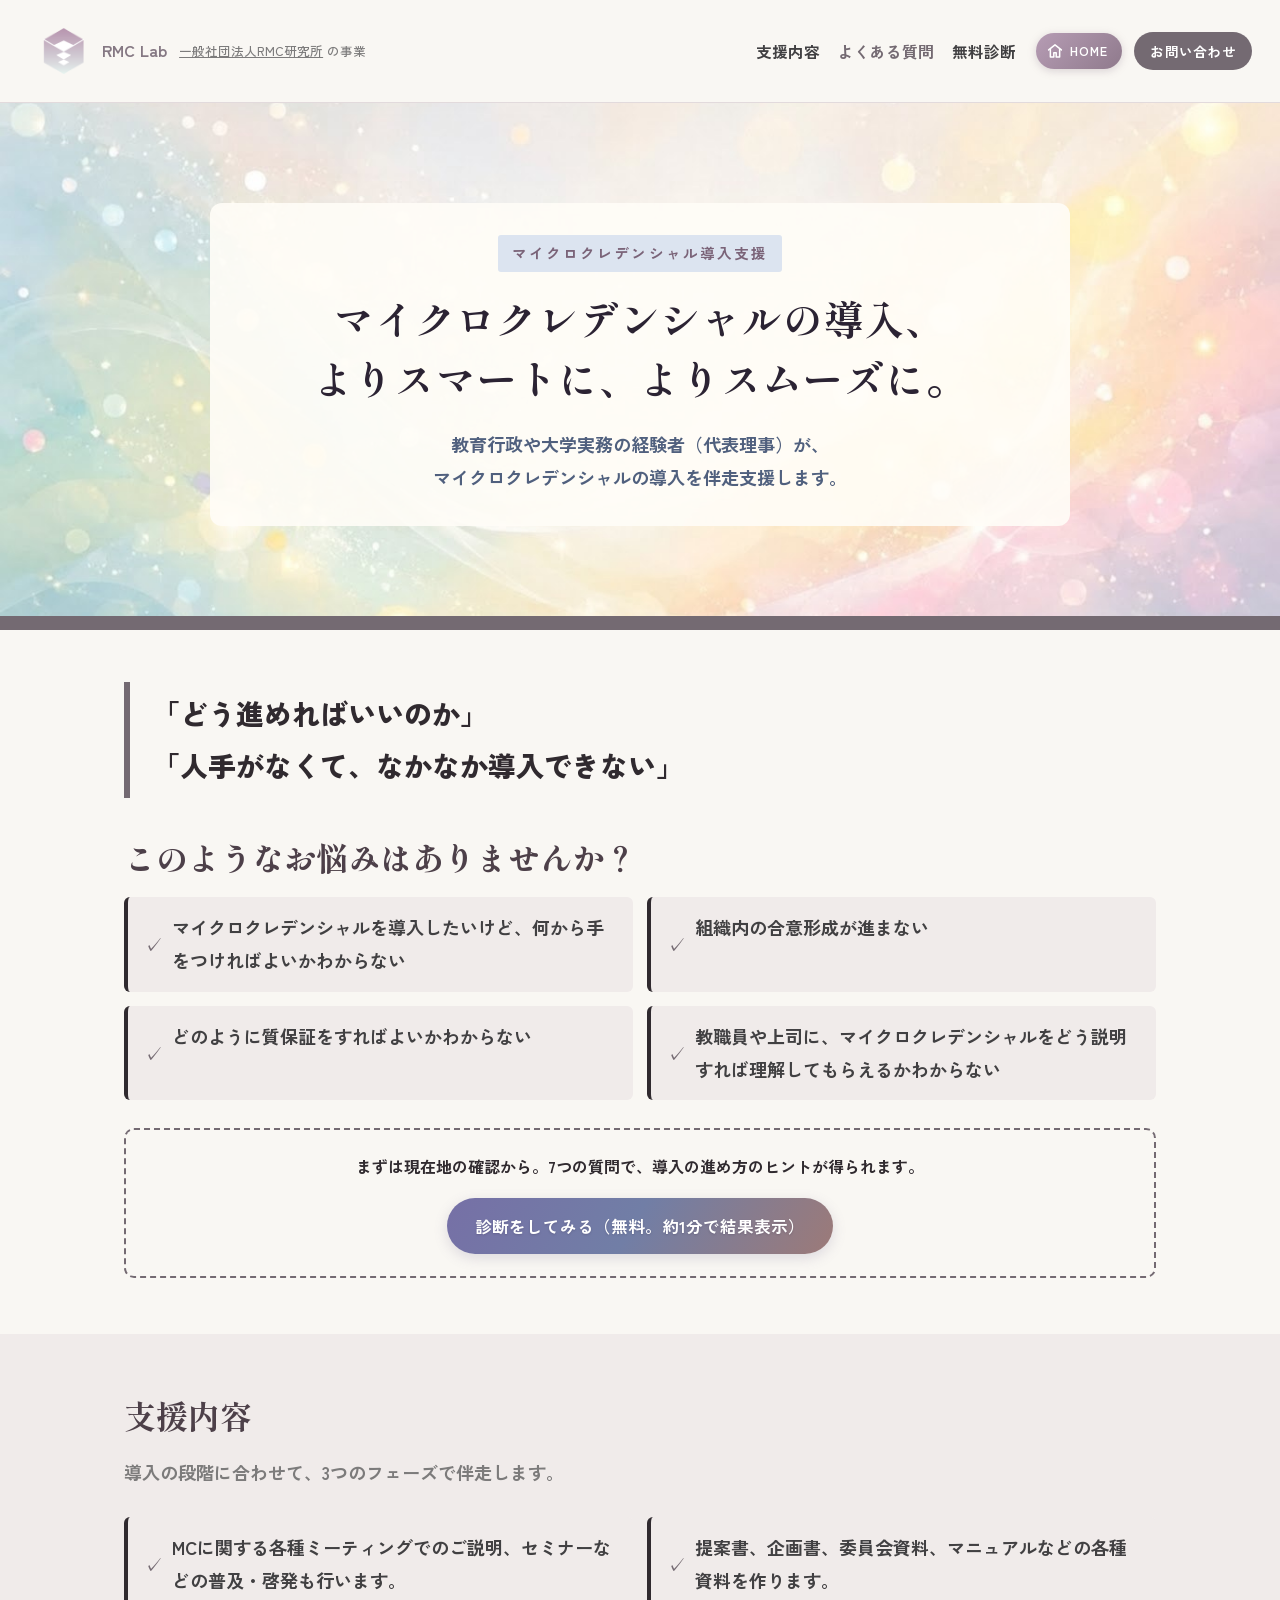
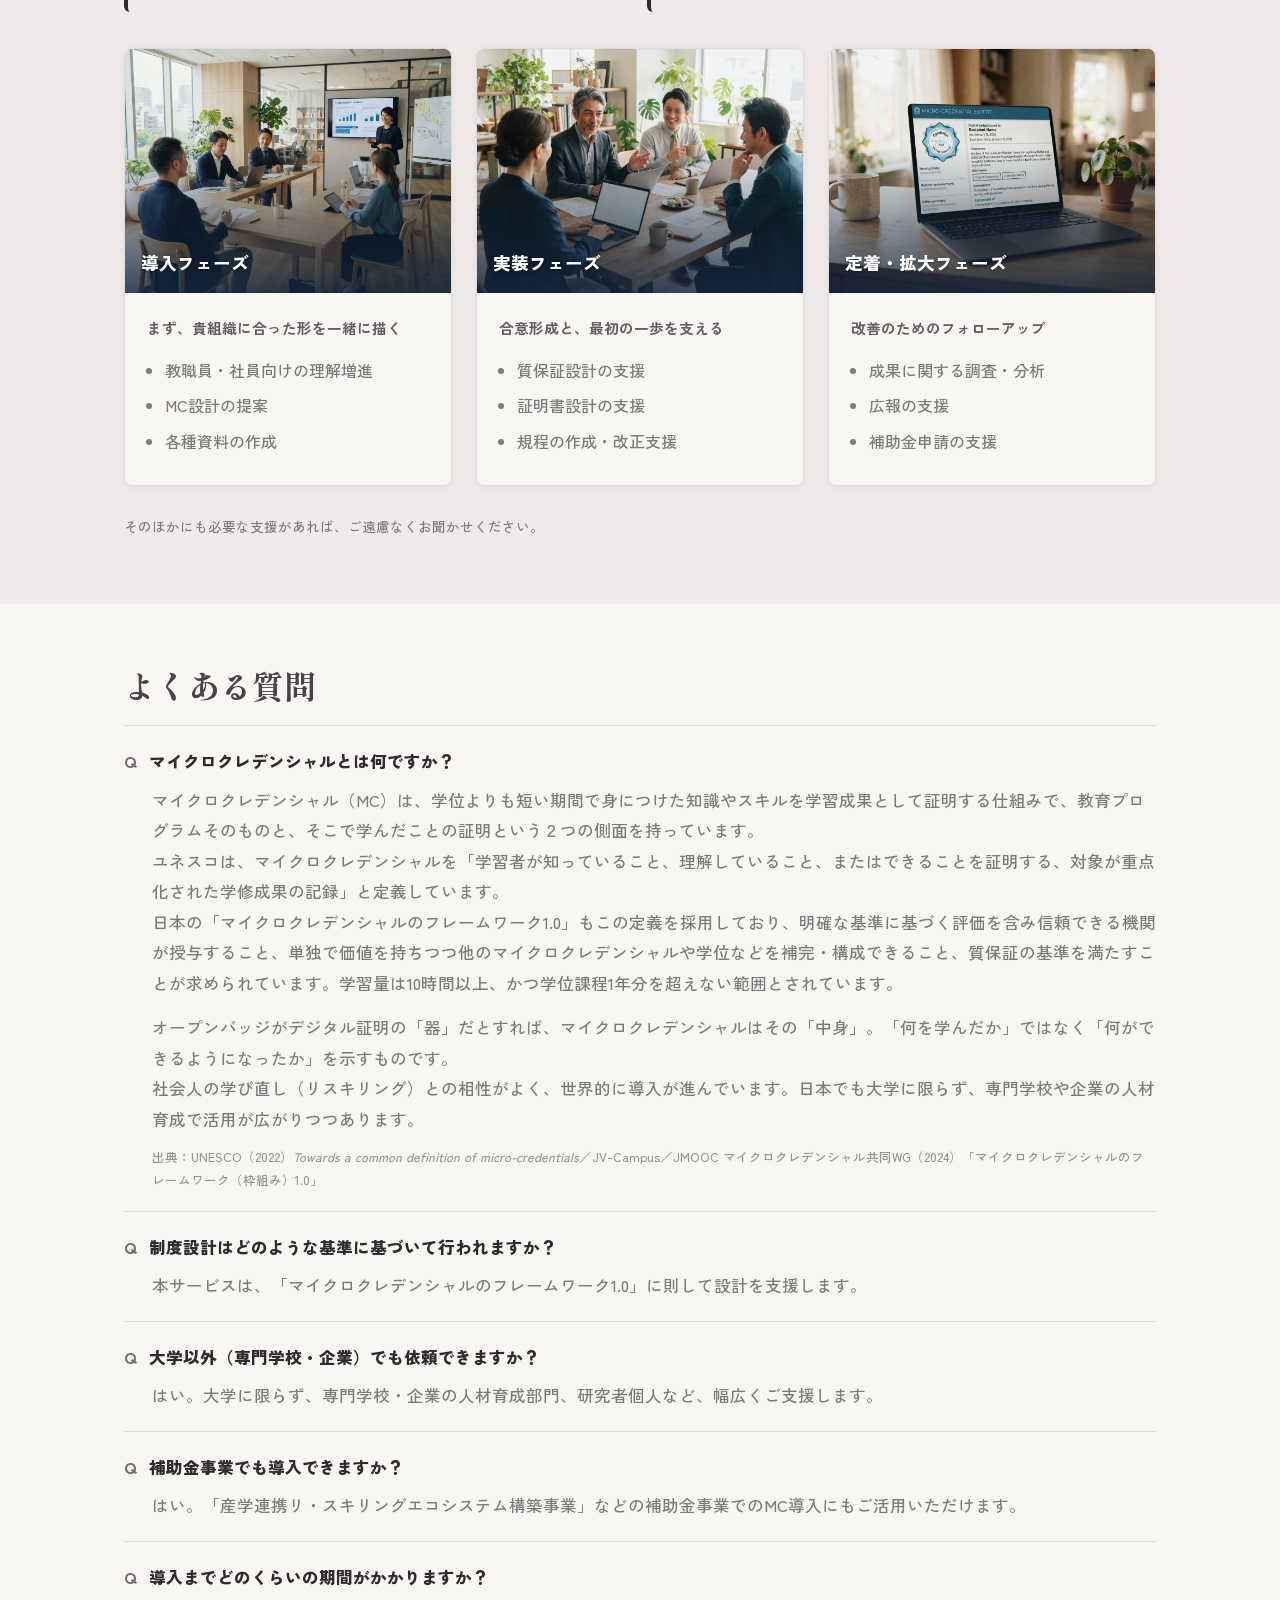
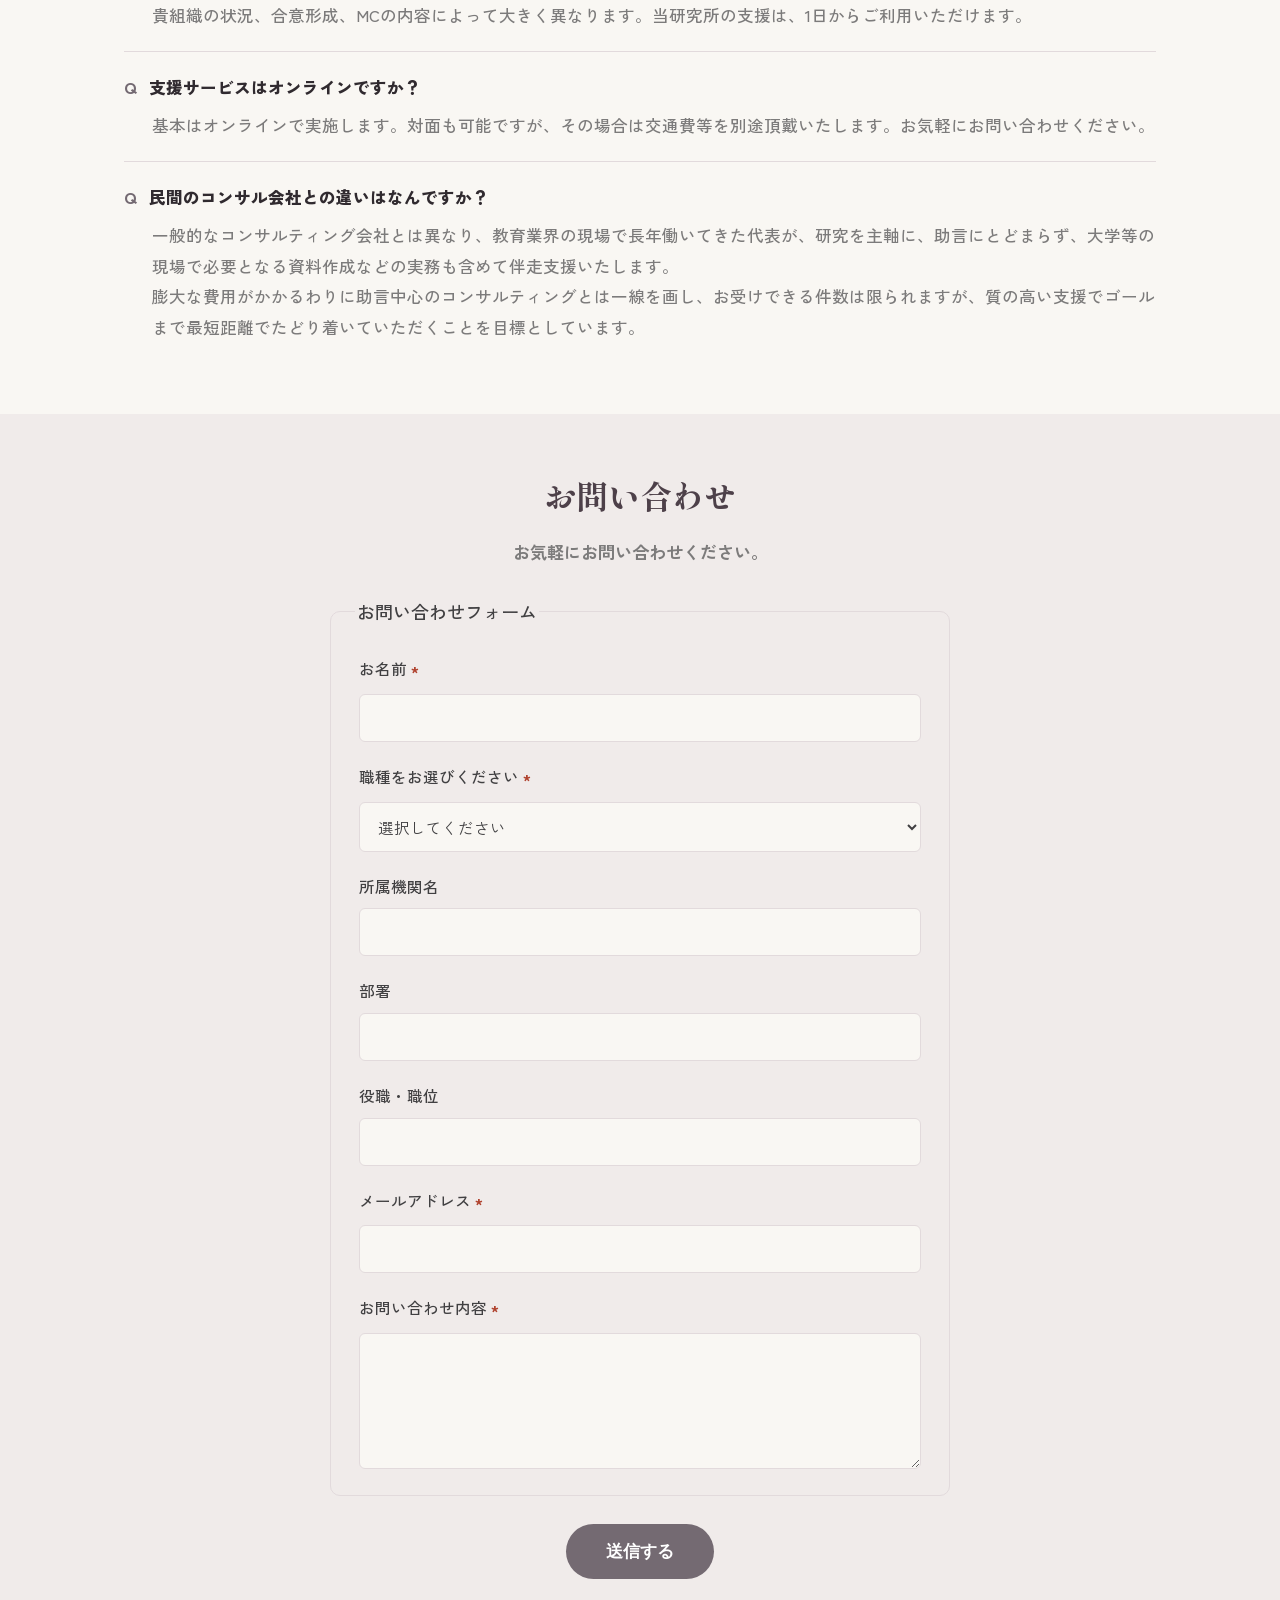
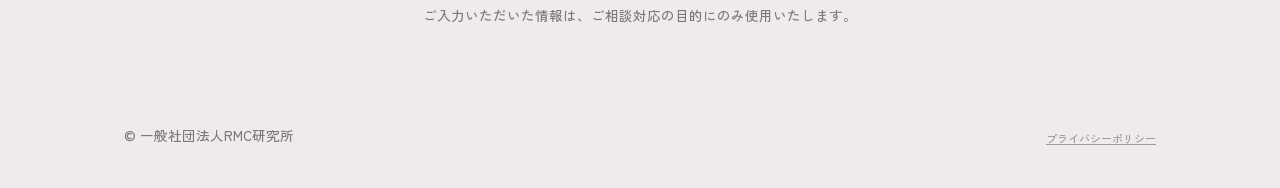
==== commit 8b2e5691: "content: ごあいさつ全文を書き直し、「マイクロクレデンシャル・プラクティショナー」の文言をサイト全体から削除(一般社団法人RMC研究所/RMC Labに統一)、プライバシーポリシーの制定日を更" ====
--- a/business/index.html
+++ b/business/index.html
@@ -16,13 +16,13 @@
   <meta name="google-site-verification" content="rxP7bSHLwD-m1ouii6oz31ZMTjFeW2hi3pQYW0ypx8w" />
   <meta charset="UTF-8">
   <meta name="viewport" content="width=device-width, initial-scale=1.0">
-  <title>マイクロクレデンシャル導入支援・伴走コンサル｜マイクロクレデンシャル・プラクティショナー</title>
+  <title>マイクロクレデンシャル導入支援・伴走コンサル｜一般社団法人RMC研究所</title>
   <link rel="icon" type="image/svg+xml" href="/favicon.svg">
   <meta name="description" content="マイクロクレデンシャルの導入をコンサルティングと伴走支援でサポート。教育行政や大学実務の経験者が、大学・専門学校・企業の制度設計から組織内の合意形成、導入・定着まで支援します。">
   <link rel="canonical" href="https://rmc-lab.jp/business/">
   <meta property="og:type" content="website">
   <meta property="og:site_name" content="一般社団法人RMC研究所">
-  <meta property="og:title" content="マイクロクレデンシャル導入支援・伴走コンサル｜マイクロクレデンシャル・プラクティショナー">
+  <meta property="og:title" content="マイクロクレデンシャル導入支援・伴走コンサル｜一般社団法人RMC研究所">
   <meta property="og:description" content="マイクロクレデンシャルの導入をコンサルティングと伴走支援でサポート。教育行政や大学実務の経験者が、大学・専門学校・企業を支援します。">
   <meta property="og:url" content="https://rmc-lab.jp/business/">
   <meta property="og:locale" content="ja_JP">
@@ -41,7 +41,7 @@
     "name": "マイクロクレデンシャル導入支援・伴走コンサルティング",
     "provider": {
       "@type": "ProfessionalService",
-      "name": "マイクロクレデンシャル・プラクティショナー",
+      "name": "一般社団法人RMC研究所",
       "url": "https://rmc-lab.jp/business/",
       "areaServed": "JP"
     },
@@ -118,9 +118,9 @@
 <body>
 
   <nav class="site-nav" id="top">
-    <a class="site-logo" href="/" aria-label="一般社団法人RMC研究所のトップページへ（マイクロクレデンシャル・プラクティショナー）">
+    <a class="site-logo" href="/" aria-label="一般社団法人RMC研究所のトップページへ">
       <img src="/logo-mark.png" alt="" class="logo-mark">
-      <span class="logo-full">マイクロクレデンシャル・プラクティショナー</span>
+      <span class="logo-full">RMC Lab</span>
       <span class="logo-short">MC</span>
     </a>
     <p class="nav-parent-link">
--- a/style.css
+++ b/style.css
@@ -60,7 +60,7 @@
   border-bottom: 1px solid var(--line);
 }
 .site-logo {
-  font-size: 16px; font-weight: 800; letter-spacing: 0.01em; color: var(--navy); text-decoration: none;
+  font-size: 16px; font-weight: 600; letter-spacing: 0.01em; color: #857883; text-decoration: none;
   white-space: nowrap; display: flex; align-items: center; gap: 4px;
 }
 .logo-mark { width: 70px; height: 70px; display: block; flex-shrink: 0; object-fit: contain; }
@@ -222,7 +222,9 @@
 .hero-content {
   position: relative; z-index: 1; max-width: 860px; width: 100%;
   background: rgba(255,253,248,0.9); padding: 32px 36px; border-radius: 12px;
-}
+  text-align: center;
+}
+.hero-actions { justify-content: center; }
 .eyebrow {
   font-size: 14.5px; font-weight: 700; letter-spacing: 0.14em; color: var(--teal-deep);
   text-transform: uppercase; margin: 0 0 16px; background: rgba(255,255,255,0.92);
@@ -271,13 +273,14 @@
    left-leaning next to the centered hero). Grid-based sections (services,
    pricing, strengths, flow) are intentionally excluded: centering just the
    intro text there would misalign it from the full-width grid below it. */
-#mission h2, #greeting h2, #corp h2, #business h2 {
+#mission h2, #greeting h2, #corp h2, #business h2, #founder h2, #member h2 {
   max-width: 40em; margin-left: auto; margin-right: auto;
 }
-#mission .section-lede, #greeting .greeting-body, #corp .org-info, #business .section-lede {
+#mission .section-lede, #greeting .greeting-body, #corp .org-info, #business .section-lede, #member .section-lede {
   margin-left: auto; margin-right: auto;
 }
 #mission img { margin-left: auto; margin-right: auto; }
+#founder .profile-row { max-width: 680px; margin-left: auto; margin-right: auto; }
 
 /* voice quote */
 .voice-quote {
@@ -519,7 +522,7 @@
 
 /* greeting (top page) */
 .greeting-body { max-width: 40em; }
-.greeting-body p { font-size: 16.5px; line-height: 2; color: var(--ink); font-weight: 500; margin: 0 0 1.4em; }
+.greeting-body p { font-size: 18px; line-height: 1.85; color: var(--ink-soft); font-weight: 600; margin: 0 0 1.4em; }
 .greeting-rmc { margin: 0 0 1.6em; padding: 18px 22px; border-left: 4px solid var(--teal); background: var(--paper); border-radius: 0 8px 8px 0; display: grid; gap: 8px; }
 .greeting-rmc > div { display: flex; align-items: baseline; gap: 16px; }
 .greeting-rmc dt { font-size: 26px; font-weight: 800; color: var(--navy); width: 1.2em; line-height: 1.2; }
@@ -529,7 +532,7 @@
 .greeting-sign-name { display: block; font-size: 16px; font-weight: 500; color: var(--ink); margin-top: 4px; letter-spacing: 0.08em; }
 
 /* member sign-up (top page) */
-.contact-form.member-form { margin: 24px 0 0; max-width: 560px; }
+.contact-form.member-form { margin: 24px auto 0; max-width: 560px; }
 .member-form .diag-submit { text-align: left; }
 .member-interests { margin-top: 6px; }
 .member-interests-label { font-size: 15.5px; font-weight: 700; color: var(--ink); margin: 0 0 4px; padding: 0 4px; }
@@ -539,7 +542,7 @@
 .member-privacy { font-size: 13.5px; color: var(--ink-soft); margin: 0; }
 .member-privacy a { color: var(--teal-deep); }
 .member-error { font-size: 14px; color: #b0432f; margin: 0; font-weight: 700; }
-.member-success { max-width: 560px; margin-top: 24px; }
+.member-success { max-width: 560px; margin: 24px auto 0; }
 .member-success p { margin: 0; font-weight: 600; }
 
 /* profile */
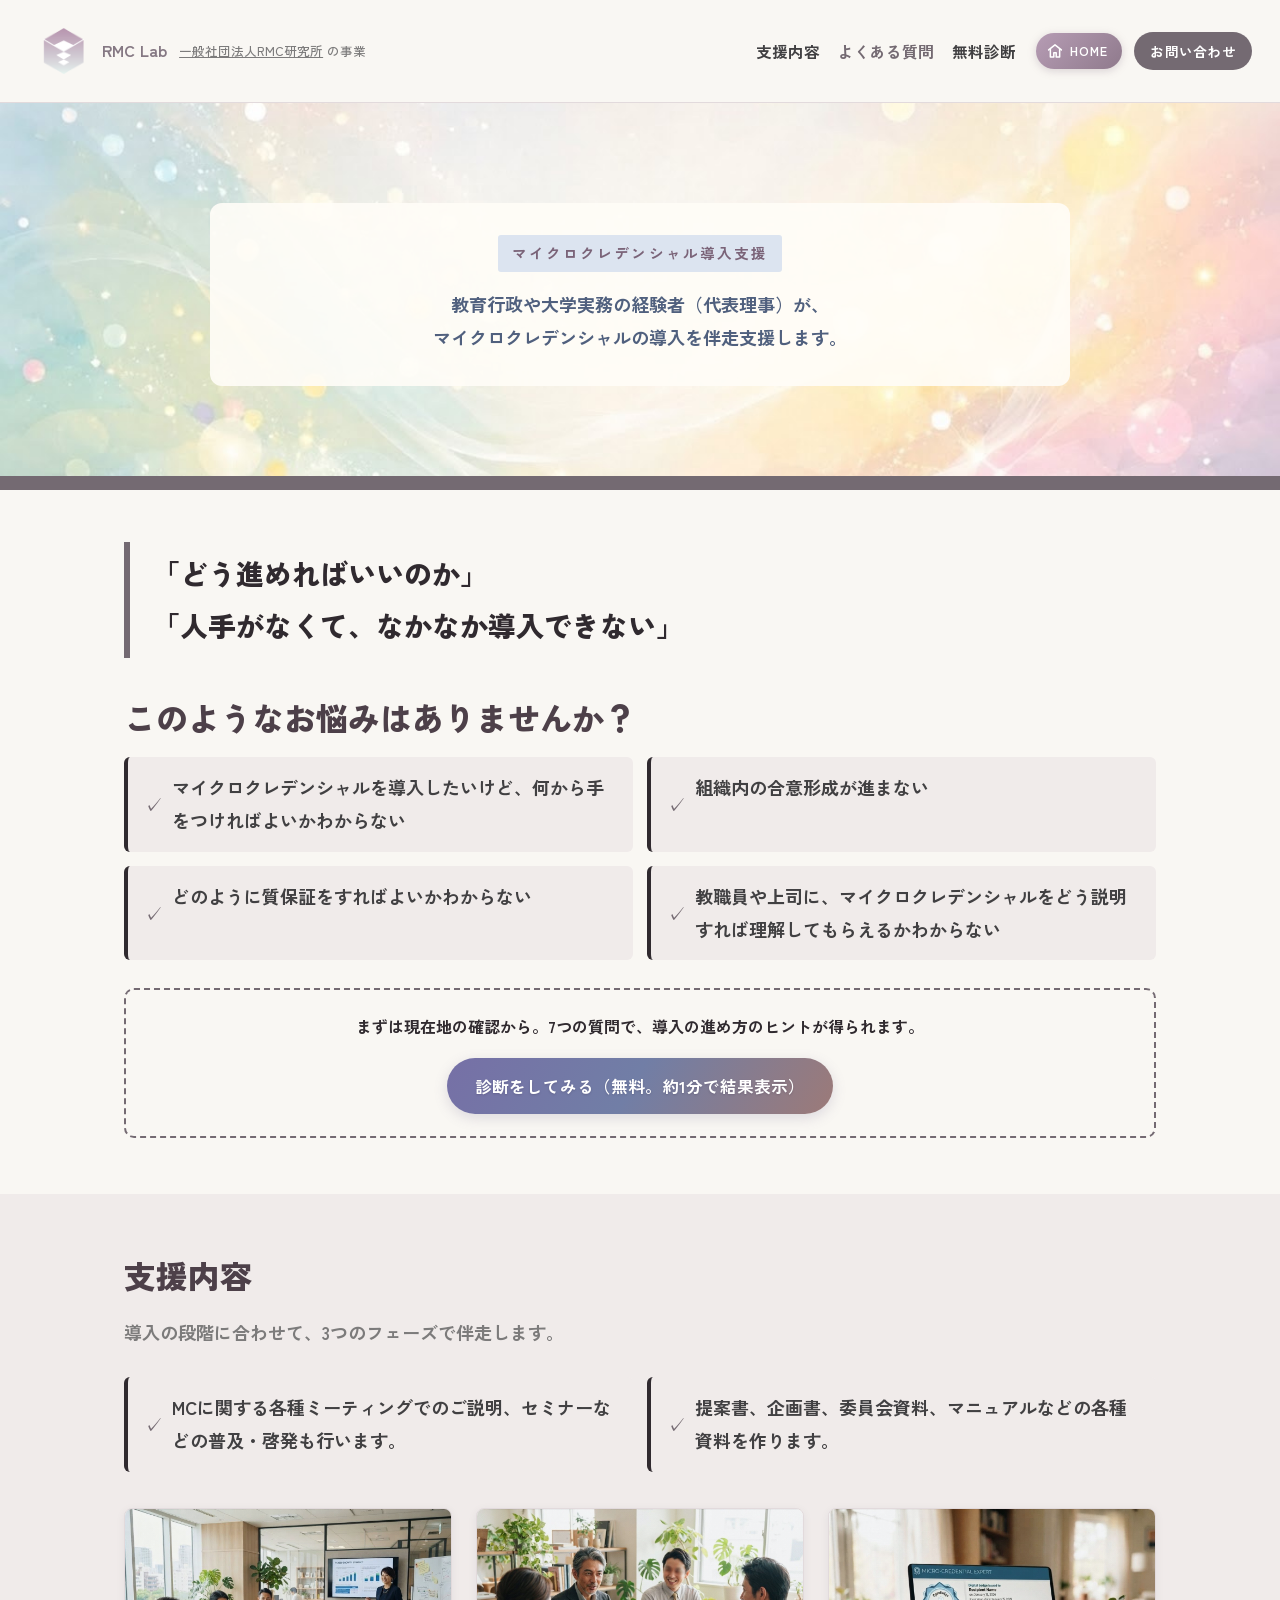
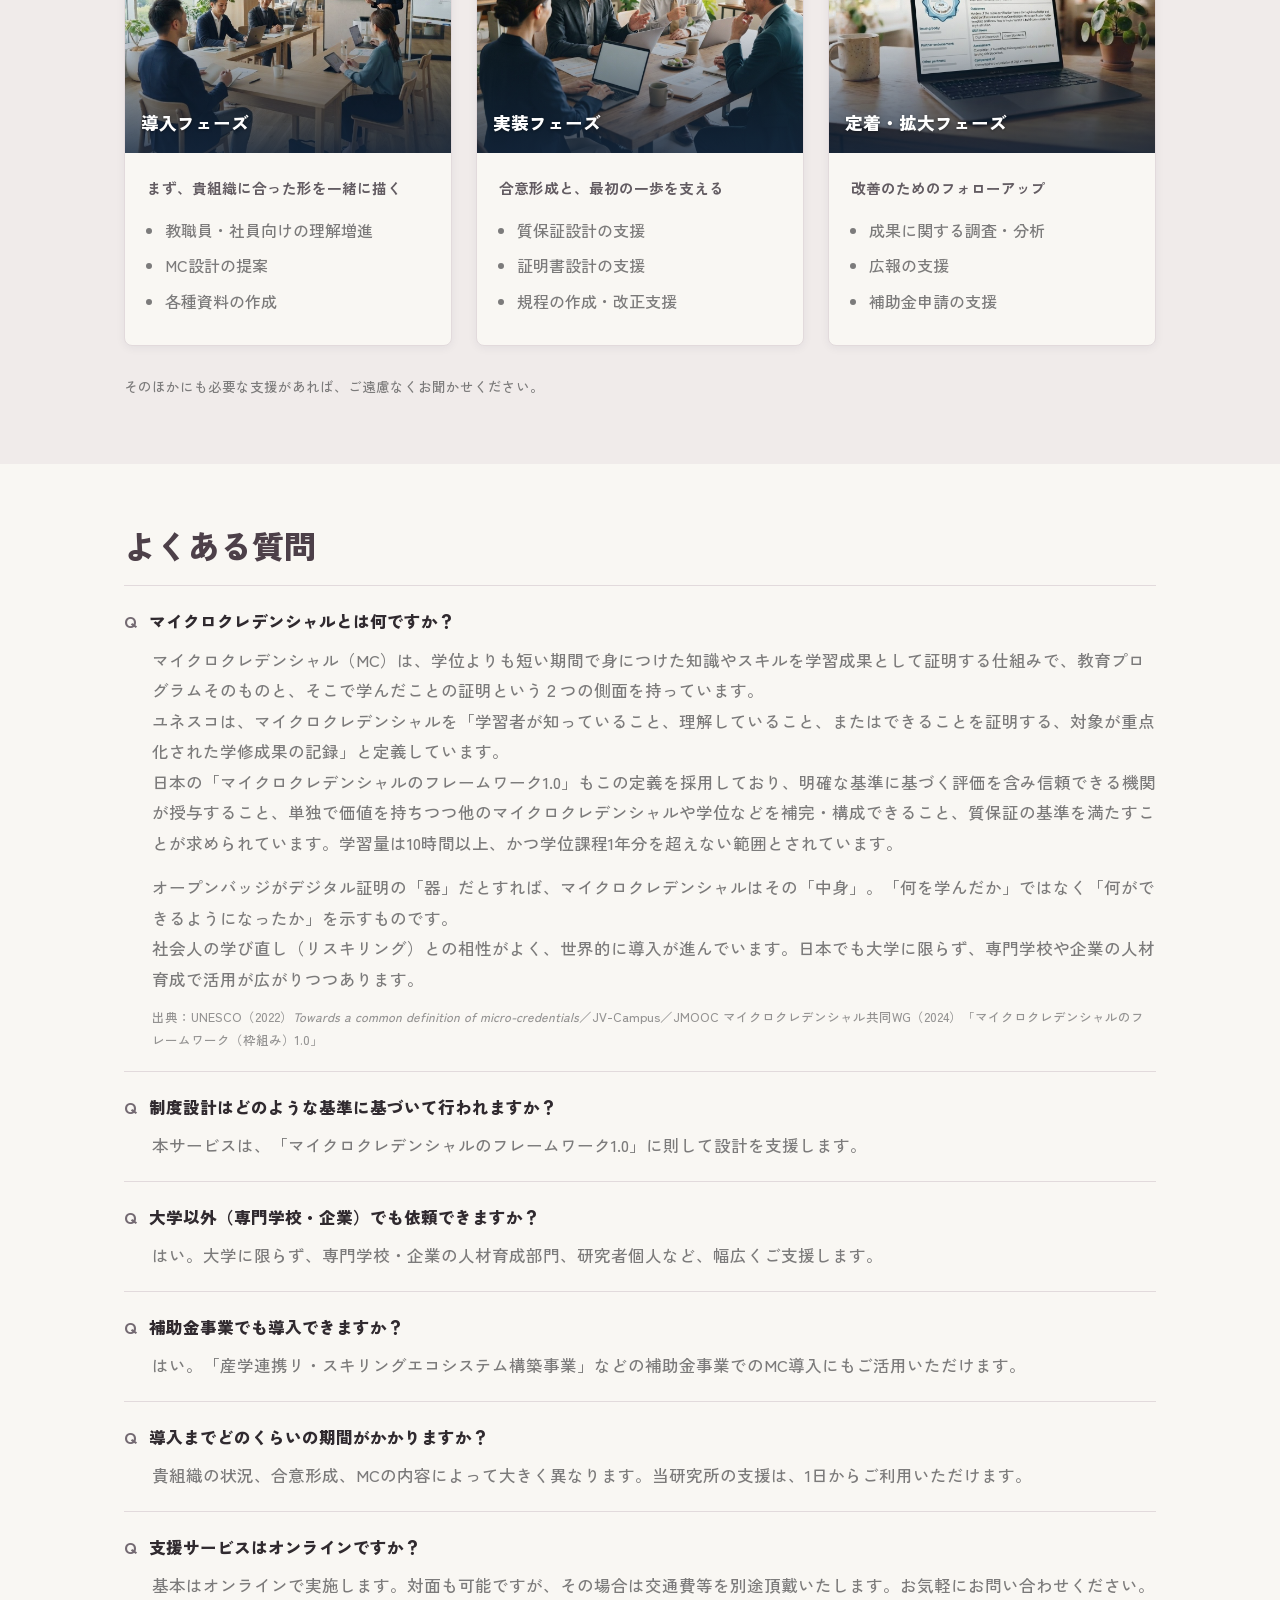
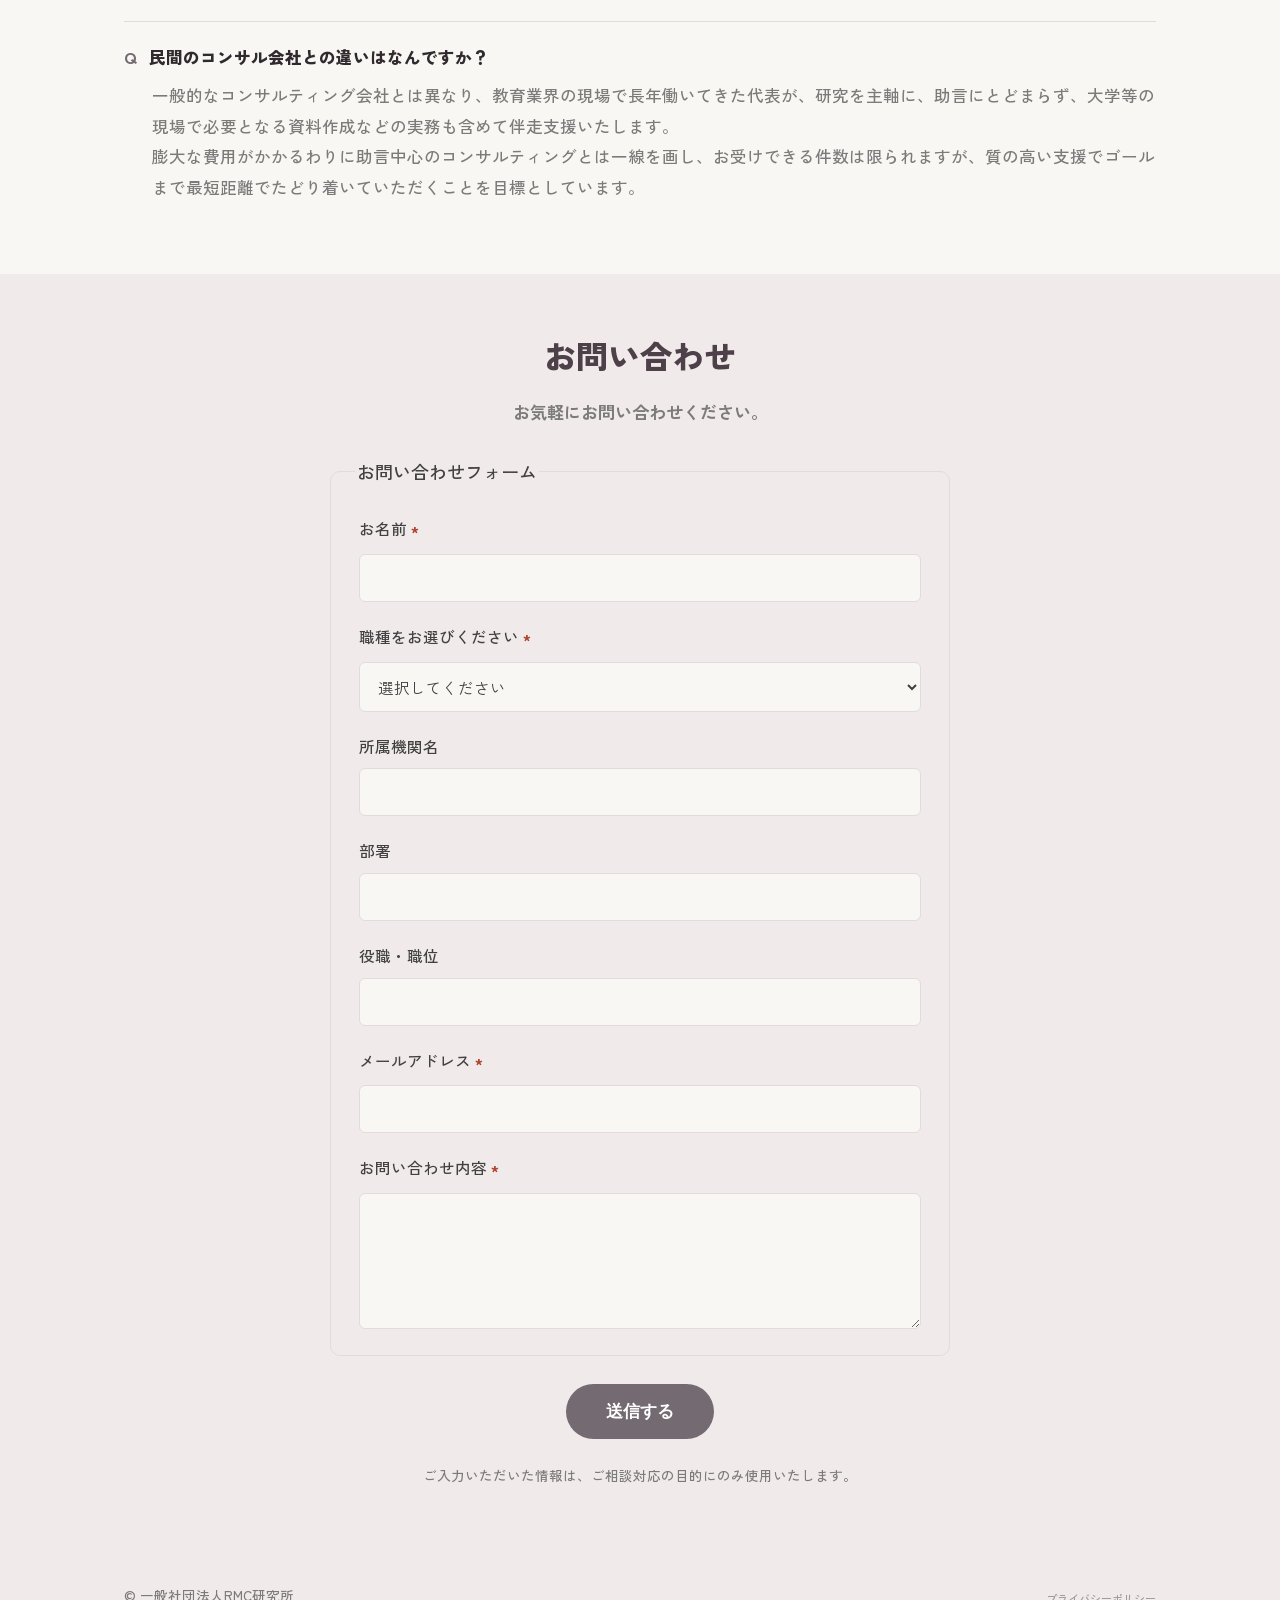
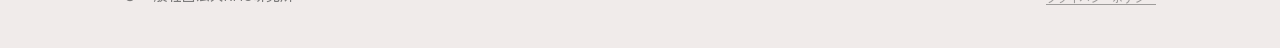
==== commit ca09cfcc: "content: トップのヒーロー見出しを業務ページのMC導入支援コピーに差し替え、/business/側の重複見出しを削除、トップ見出しのフォントを筆記体から通常のゴシックに修正" ====
--- a/business/index.html
+++ b/business/index.html
@@ -145,7 +145,6 @@
     <div class="wrap">
       <div class="hero-content">
         <p class="eyebrow"><span class="nw">マイクロクレデンシャル導入支援</span></p>
-        <h1><span class="nw">マイクロクレデンシャルの</span><span class="nw">導入、</span><br class="pc-br"><span class="nw">よりスマートに、</span><span class="nw">よりスムーズに。</span></h1>
         <p class="lede"><span class="nw">教育行政や大学実務の</span><span class="nw">経験者（代表理事）が、</span><br class="pc-br"><span class="nw">マイクロクレデンシャルの</span><span class="nw">導入を伴走支援します。</span></p>
       </div>
     </div>
--- a/style.css
+++ b/style.css
@@ -161,7 +161,7 @@
 @media (max-width: 640px) { .hero-logo-deco { opacity: 0.16; width: 260px; } }
 /* top hero: break only between phrases, never inside them */
 .hero .nw { white-space: nowrap; }
-.hero.hero-dawn h1 { text-wrap: wrap; font-family: "Caveat", "Segoe Print", cursive; font-weight: 700; font-size: clamp(36px, 5.6vw, 62px); line-height: 1.2; letter-spacing: 0.01em; letter-spacing: 0; }
+.hero.hero-dawn h1 { text-wrap: wrap; font-weight: 700; font-size: clamp(30px, 4.6vw, 44px); line-height: 1.5; letter-spacing: 0; }
 .hero.hero-dawn p.lede { max-width: none; text-wrap: wrap; }
 .hero.hero-dawn p.lede { margin-bottom: 14px; }
 .hero-org { padding-top: 16px; border-top: 1px solid rgba(143,122,140,0.35); text-align: center; }
@@ -231,7 +231,7 @@
   display: inline-block; padding: 5px 14px; border-radius: 3px;
 }
 .hero h1 {
-  font-family: "Shippori Mincho", "Hiragino Mincho ProN", "Zen Kaku Gothic New", "Hiragino Kaku Gothic ProN", "BIZ UDPGothic", "BIZ UDGothic", "Yu Gothic UI", serif;
+  font-family: "Zen Kaku Gothic New", "Hiragino Kaku Gothic ProN", "BIZ UDPGothic", "BIZ UDGothic", "Yu Gothic UI", sans-serif;
   font-size: clamp(30px, 4.6vw, 44px); line-height: 1.5;
   margin: 0 0 20px; font-weight: 700; text-wrap: balance; color: var(--navy-deep);
   word-break: keep-all; overflow-wrap: break-word;
@@ -258,7 +258,6 @@
 #top { scroll-margin-top: 0; }
 .section.alt { background: var(--paper-alt); }
 .section h2 {
-  font-family: "Shippori Mincho", "Hiragino Mincho ProN", serif;
   font-size: clamp(26px, 3.6vw, 32px); margin: 0 0 10px; font-weight: 800; color: var(--heading);
 }
 .section-lede .nw { white-space: nowrap; }
@@ -436,7 +435,6 @@
 .article-back a:hover { text-decoration: underline; }
 .article-back-bottom { margin: 40px 0 0; }
 .article-title {
-  font-family: "Shippori Mincho", "Hiragino Mincho ProN", serif;
   font-size: clamp(24px, 4vw, 32px); font-weight: 800; color: var(--navy); line-height: 1.5;
   margin: 0 0 24px; text-wrap: balance;
 }
